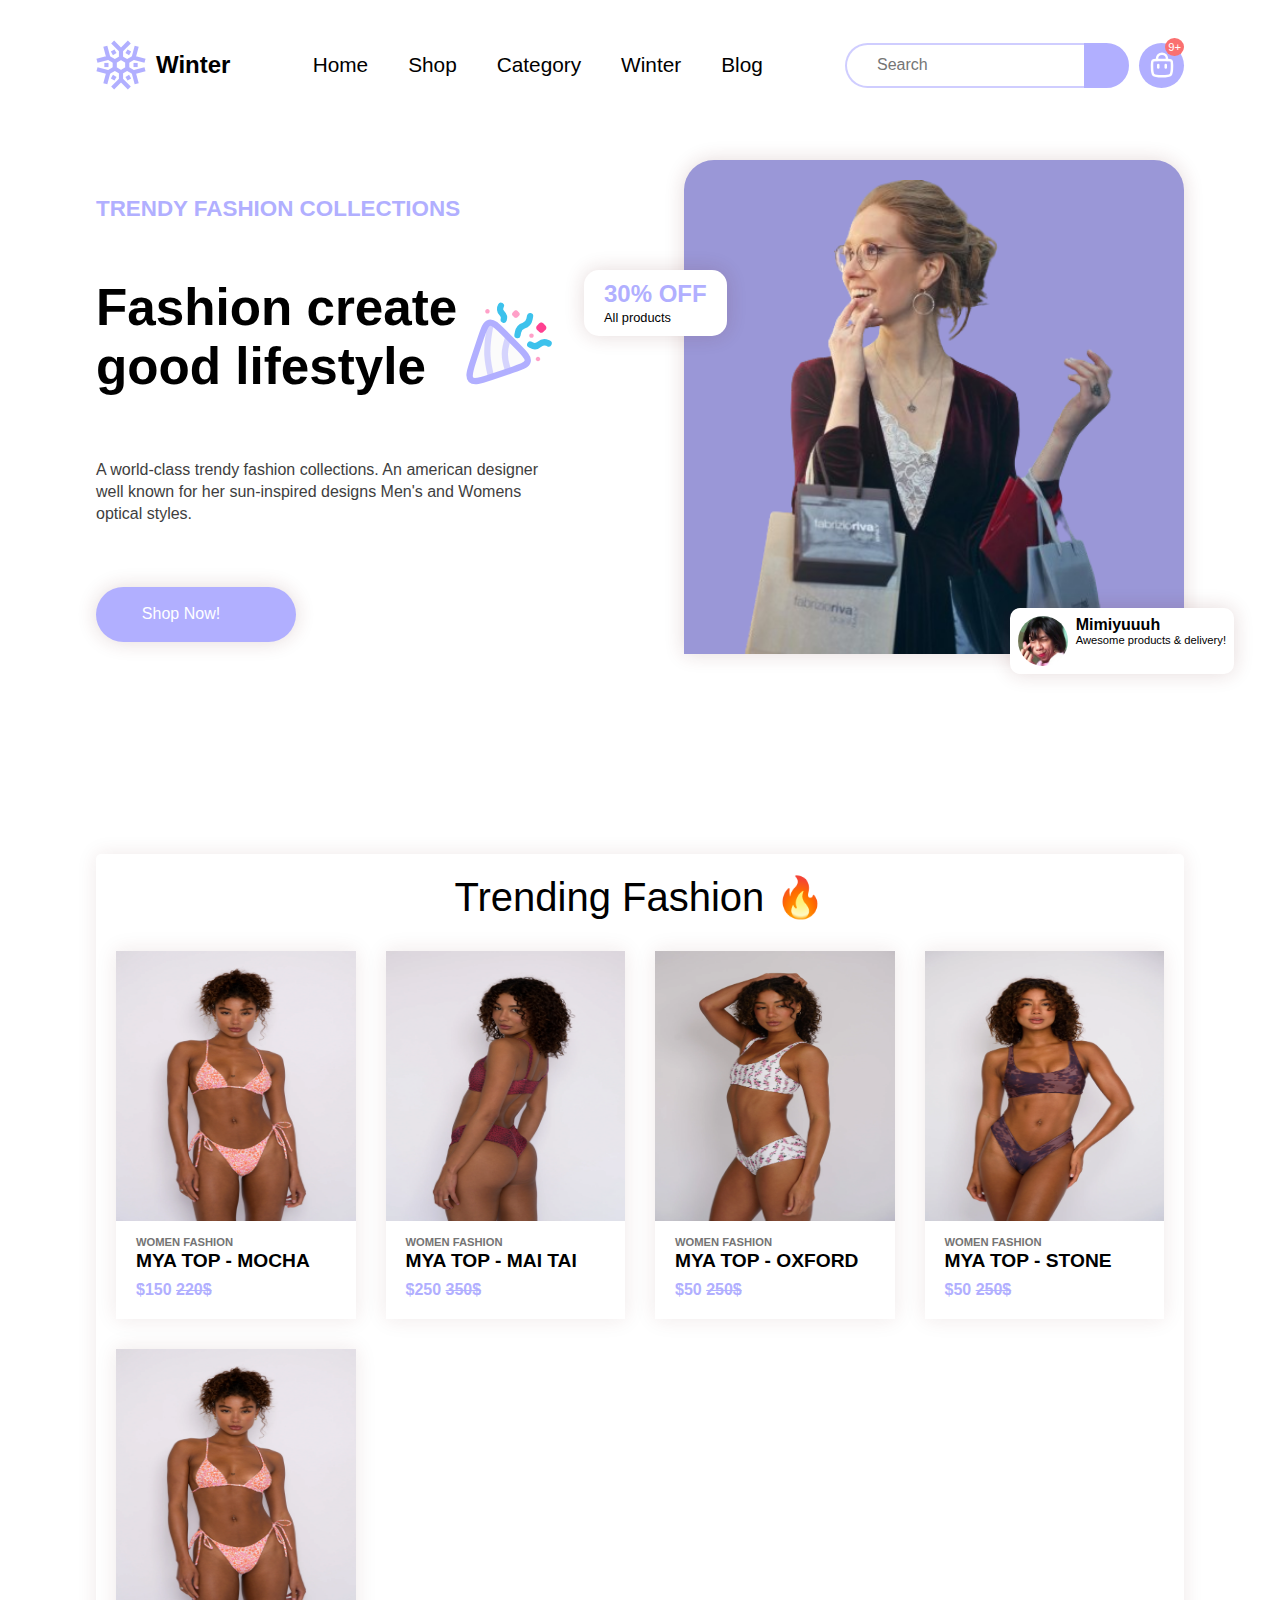
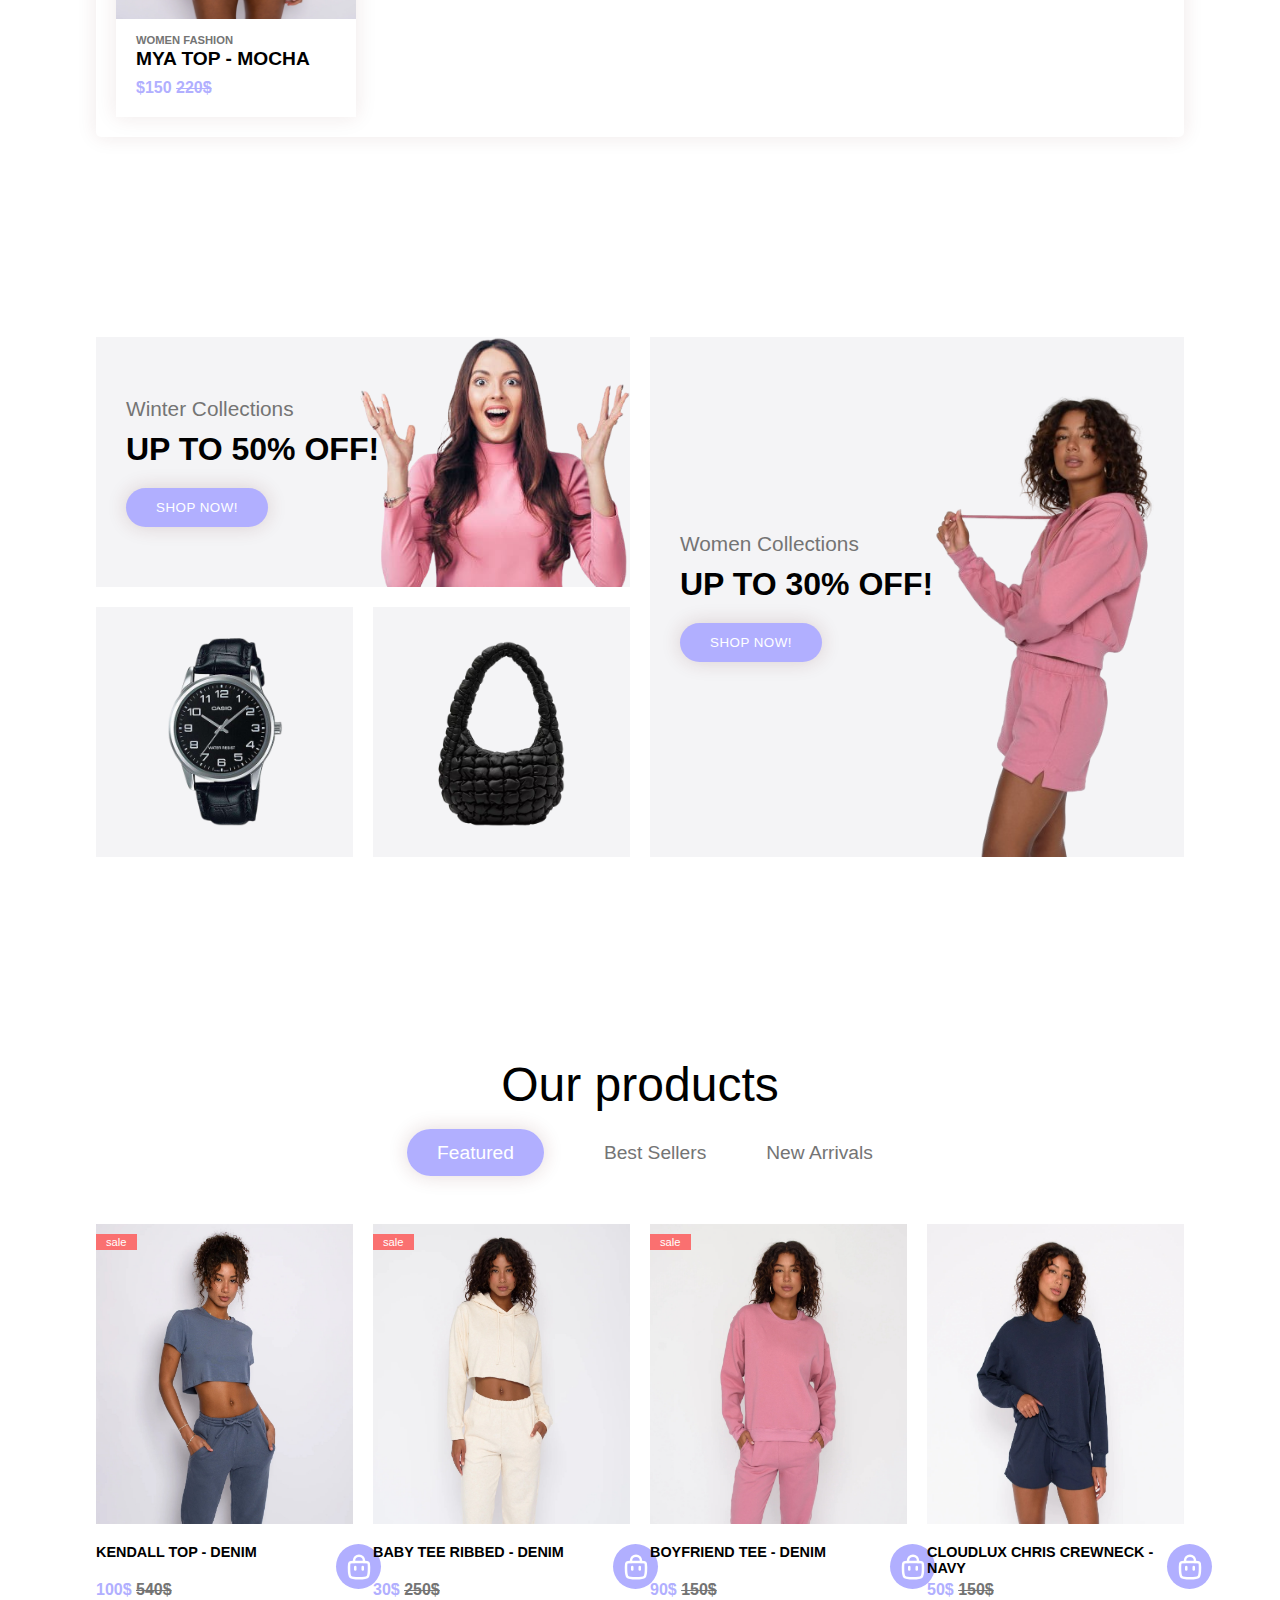
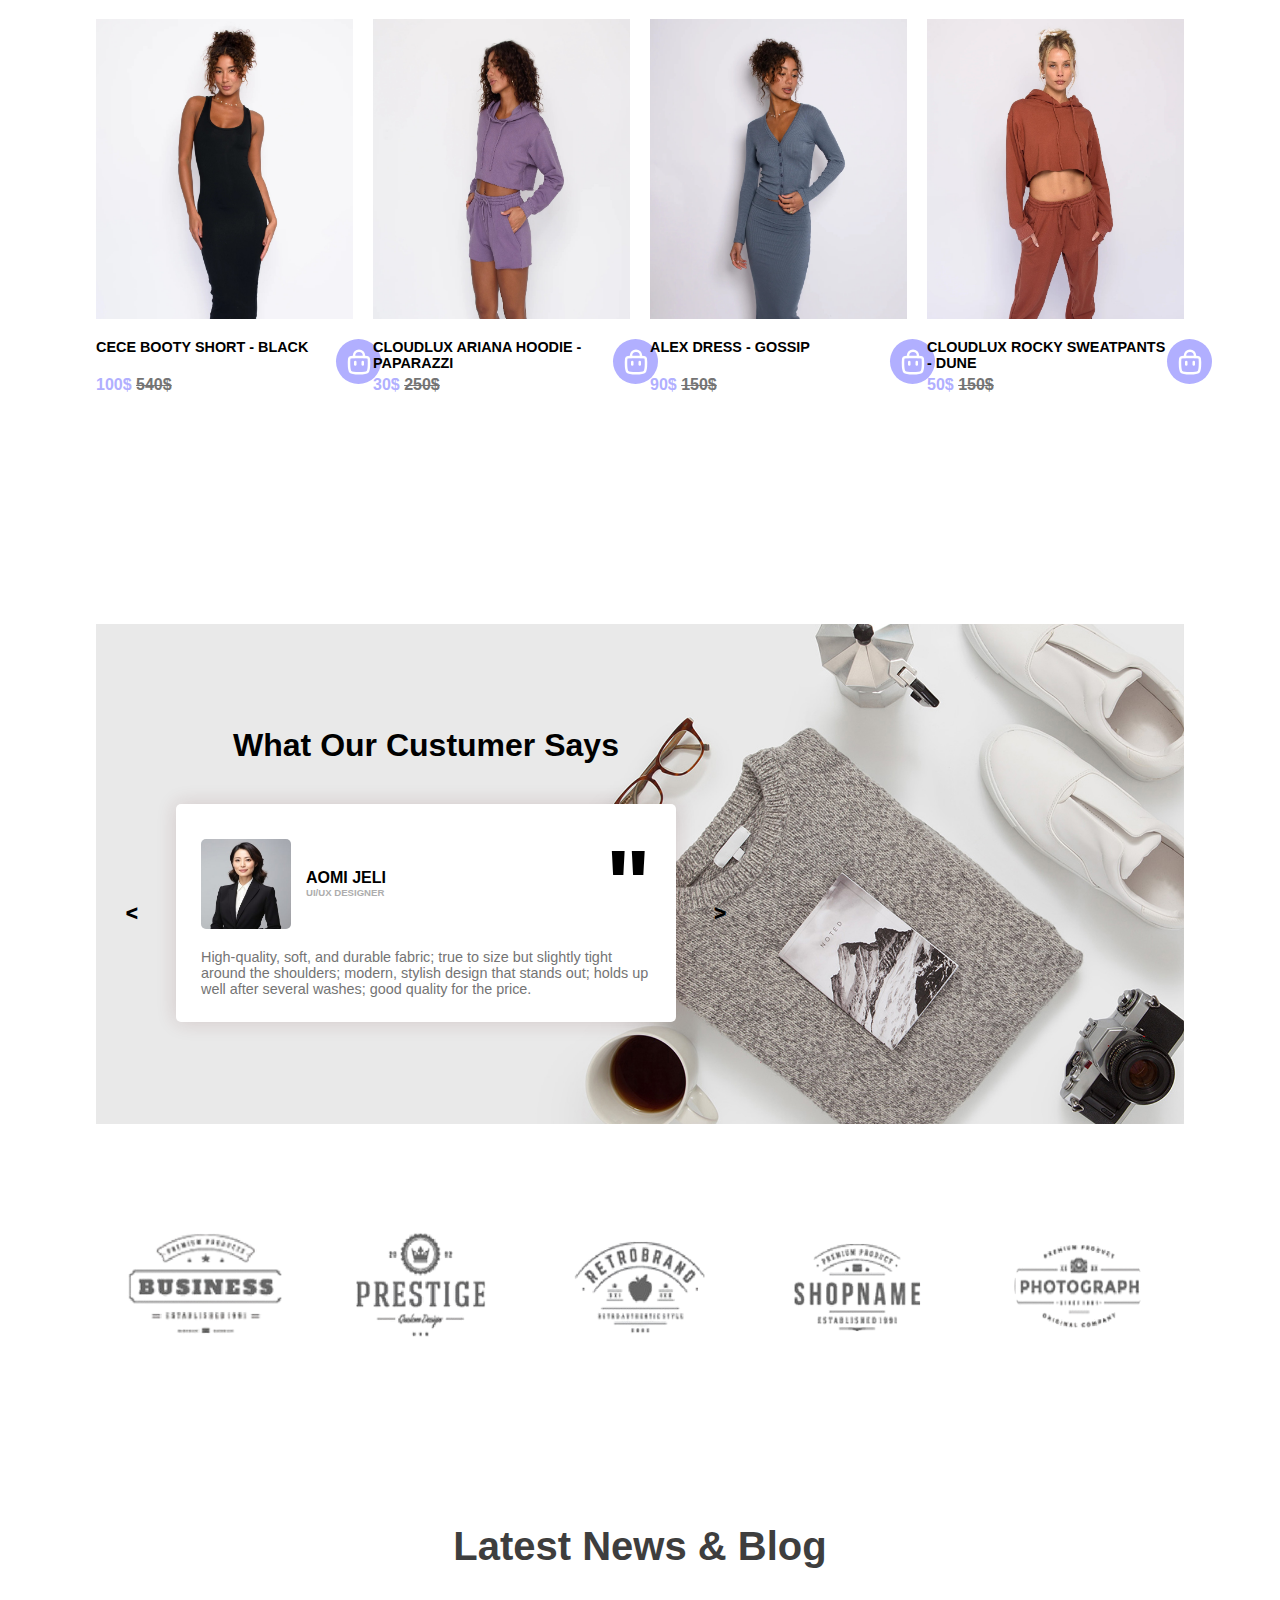
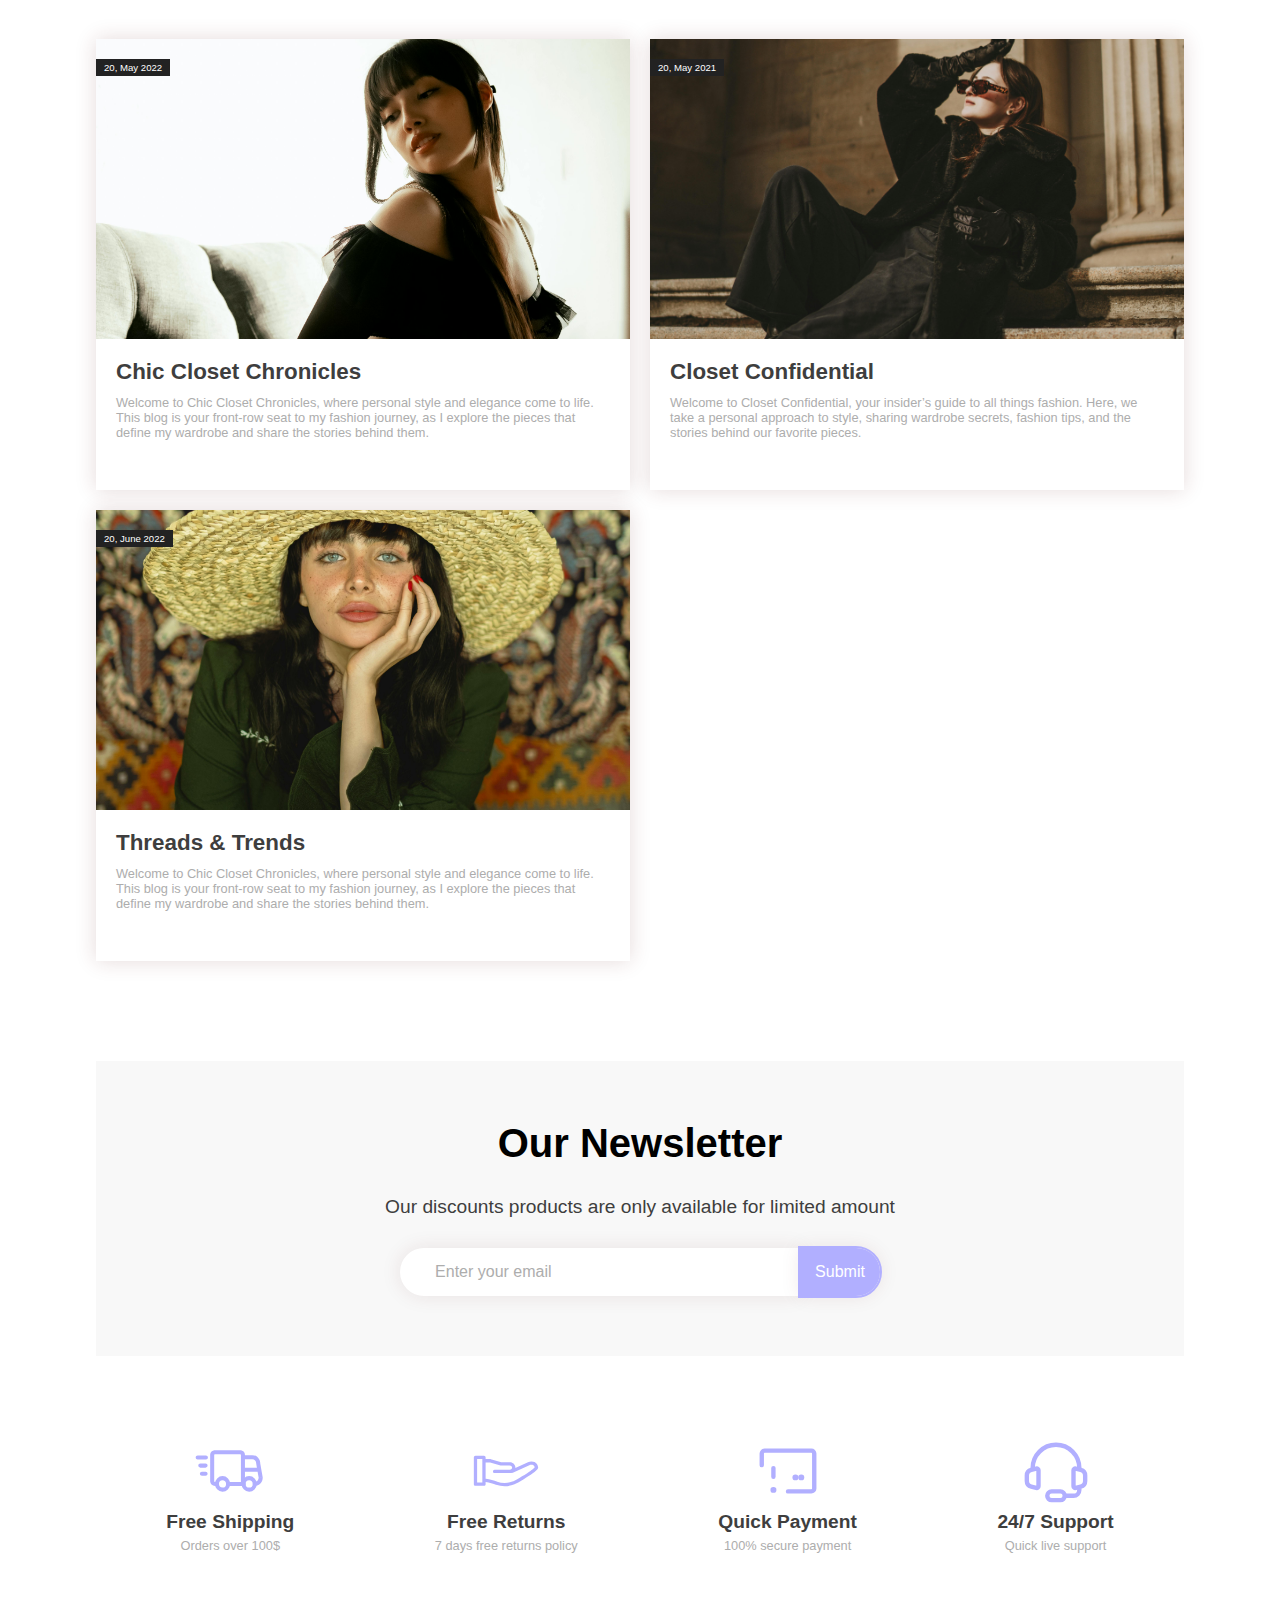
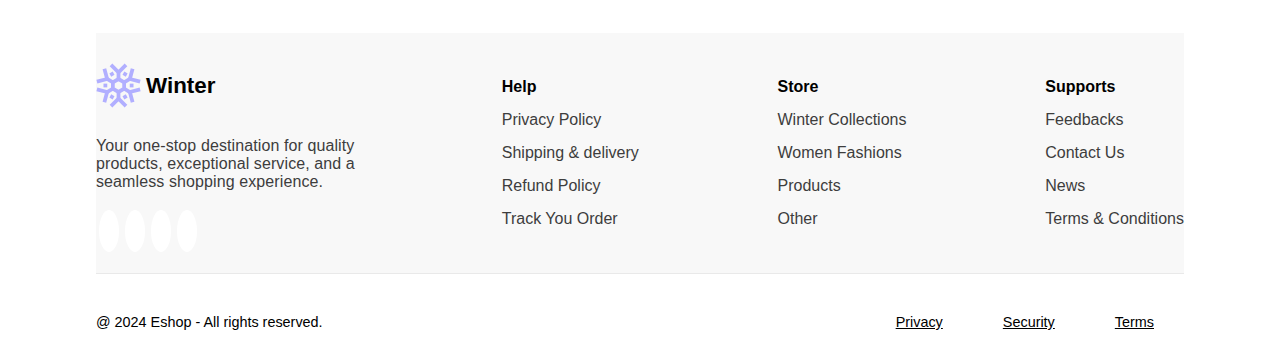
==== index.html @ 75f5da05 "" ====
<!DOCTYPE html>
<html lang="en">
<head>
    <meta charset="UTF-8">
    <meta name="viewport" content="width=device-width, initial-scale=1.0">
    <link rel="stylesheet" href="stylings/general.css">
    <link rel="stylesheet" href="stylings/header.css">
    <link rel="stylesheet" href="stylings/homepage.css">
    <link rel="stylesheet" href="stylings/trending.css">
    <link rel="stylesheet" href="stylings/collection.css">
    <link rel="stylesheet" href="stylings/products.css">
    <link rel="stylesheet" href="stylings/testimonials.css">
    <link rel="stylesheet" href="stylings/company.css">
    <link rel="stylesheet" href="stylings/news-blog.css">
    <link rel="stylesheet" href="stylings/footer.css">

    <link rel="stylesheet" href="https://cdnjs.cloudflare.com/ajax/libs/font-awesome/6.5.2/css/all.min.css" 
    integrity="sha512-SnH5WK+bZxgPHs44uWIX+LLJAJ9/2PkPKZ5QiAj6Ta86w+fsb2TkcmfRyVX3pBnMFcV7oQPJkl9QevSCWr3W6A==" 
    crossorigin="anonymous" referrerpolicy="no-referrer" />
    <title>Winter</title>
</head>
<body>

<!-- ?HEADER -->
    <header>
        <a href="#" class="website-icon-name">
            <img src="svgs/store.svg" alt="" class="icon">
            <h1 class="name">Winter</h1>
        </a>
        <div class="burger-container">
            <i class="fa-solid fa-bars burger-nav" ></i>
        </div>
        
        <nav>
            <ul class="navigation-links">
                <li class="link">Home</li>
                <li class="link">
                    Shop
                    <i class="fa-solid fa-chevron-right right-angle"></i>
                </li>
                <li class="link">
                    Category
                    <i class="fa-solid fa-chevron-right right-angle"></i>
                </li class="link">
                <li class="link">Winter</li>
                <li class="link">Blog</li>
            </ul>
        </nav>

        <div class="search-bar-container">
            <input type="text" class="search-input" placeholder="Search">
            <button type="button" title="button" class="submit-button">
                <i class="fa-solid fa-magnifying-glass search-icon"></i>
            </button>
            <div class="cart-container">
                <img src="svgs/bag.svg" alt="" class="cart">
                <div class="cart-notif">9+</div>
            </div>
        </div>

    </header> 


<!-- ?MAIN -->
    <main>  

        <section class="homepage">
            
            <div class="left-homepage">
                <div class="left-title-container">
                    <h5 class="left-title"> TRENDY FASHION COLLECTIONS</h5> 
                    <div class="dots">
                        <i class="fa-solid fa-circle dot dot-pink"></i>
                        <i class="fa-solid fa-circle dot dot-blue"></i>
                        <i class="fa-solid fa-circle dot dot-purple"></i>
                    </div>
                </div>
                <div class="left-sub-title-container"> 
                    <h1 class="sub-title">Fashion create <br> good lifestyle</h1>
                    <img src="svgs/confetti.svg" alt="" class="confetti">
                </div>
                <p class="left-main-title-description">
                    A world-class trendy fashion collections. An american designer well known
                    for her sun-inspired designs Men's and Womens optical styles.
                </p>
                <button class="shop-now">
                    <p>Shop Now!</p> 
                    <i class="fa-solid fa-arrow-right"></i>
                </button>
            </div>

            <div class="right-homepage">
                <img src="img/shopee.png" alt="" class="shopee-girl">
                <div class="rator-container">
                    <img src="img/profile icon/rator/profile.jpg" alt="" class="rator-profile">
                    <div class="rator-sub-container">
                        <h2>Mimiyuuuh</h2>
                        <p class="No-Wrap">Awesome products & delivery!</p>
                        <div class="stars-container">
                            <i class="fa-solid fa-star stars"></i>
                            <i class="fa-solid fa-star stars"></i>
                            <i class="fa-solid fa-star stars"></i>
                            <i class="fa-solid fa-star stars"></i>
                            <i class="fa-solid fa-star stars"></i>
                        </div>
                    </div>
                </div>
                <div class="discount">
                    <h3>30% OFF</h3>
                    <div class="discount-sub-container">
                        <p>All products</p>
                        <i class="fa-solid fa-cart-shopping"></i>
                    </div>
                </div>
            </div>
        </section>

        <!-- ?TRENDING -->
        <section class="card-grid"> 
            <h1 class="cards-title"> Trending Fashion 🔥</h1>
            
            <div class="card">
                <img src="img/trending/model1.webp" alt="" class="card_img">
                <div class="sub__card">
                    <div class="card__sub-title">WOMEN FASHION</div>
                    <div class="card__title">MYA TOP - MOCHA</div>
                    <div class="price-stars-container">
                        <div class="card__price">$150 <s>220$</s> </div>
                        <div class="card__stars">
                            <i class="fa-solid fa-star stars"></i>
                            <i class="fa-solid fa-star stars"></i>
                            <i class="fa-solid fa-star stars"></i>
                            <i class="fa-solid fa-star stars"></i>
                            <i class="fa-solid fa-star stars"></i>
                        </div>
                    </div>
                </div>
            </div>

            <div class="card">
                <img src="img/trending/model2.webp" alt="" class="card_img">
                <div class="sub__card">
                    <div class="card__sub-title">WOMEN FASHION</div>
                    <div class="card__title">MYA TOP - MAI TAI</div>
                    <div class="price-stars-container">

                        <div class="card__price">$250 <s>350$</s> </div>
                        <div class="card__stars">
                            <i class="fa-solid fa-star stars"></i>
                            <i class="fa-solid fa-star stars"></i>
                            <i class="fa-solid fa-star stars"></i>
                            <i class="fa-solid fa-star stars"></i>
                            <i class="fa-solid fa-star stars"></i>
                        </div>
                    </div>
                </div>
            </div>

            <div class="card">
                <img src="img/trending/model3.webp" alt="" class="card_img">
                <div class="sub__card">
                    <div class="card__sub-title">WOMEN FASHION</div>
                    <div class="card__title">MYA TOP - OXFORD</div>
                    <div class="price-stars-container">
                        <div class="card__price">$50 <s>250$</s> </div>
                        <div class="card__stars">
                            <i class="fa-solid fa-star stars"></i>
                            <i class="fa-solid fa-star stars"></i>
                            <i class="fa-solid fa-star stars"></i>
                            <i class="fa-solid fa-star stars"></i>
                            <i class="fa-solid fa-star stars"></i>
                        </div>
                    </div>
                </div>
            </div>

            <div class="card">
                <img src="img/trending/model4.webp" alt="" class="card_img">
                <div class="sub__card">
                    <div class="card__sub-title">WOMEN FASHION</div>
                    <div class="card__title">MYA TOP - STONE</div>
                    <div class="price-stars-container">

                        <div class="card__price">$50 <s>250$</s> </div>
                        <div class="card__stars">
                            <i class="fa-solid fa-star stars"></i>
                            <i class="fa-solid fa-star stars"></i>
                            <i class="fa-solid fa-star stars"></i>
                            <i class="fa-solid fa-star stars"></i>
                            <i class="fa-solid fa-star stars"></i>
                        </div>
                    </div>
                </div>
            </div>

            <div class="card">
                <img src="img/trending/model1.webp" alt="" class="card_img">
                <div class="sub__card">
                    <div class="card__sub-title">WOMEN FASHION</div>
                    <div class="card__title">MYA TOP - MOCHA</div>
                    <div class="price-stars-container">
                        <div class="card__price">$150 <s>220$</s> </div>
                        <div class="card__stars">
                            <i class="fa-solid fa-star stars"></i>
                            <i class="fa-solid fa-star stars"></i>
                            <i class="fa-solid fa-star stars"></i>
                            <i class="fa-solid fa-star stars"></i>
                            <i class="fa-solid fa-star stars"></i>
                        </div>
                    </div>
                </div>
            </div>
        </section>

        
        <!-- ?COLLECTIONS -->
        <section>
            <div class="grid-container-collections">

                <div class="winter-collection-container">
                    <div class="winter-collection">
                        <div class="winter-collection-title">Winter Collections</div>
                        <div class="winter-collection-description">UP TO 50% OFF!</div>
                        <button class="winter-collection-button">SHOP NOW!</button>
                    </div>
                    <img src="img/collections/surprised.png" alt="" class="winter-collection-img">
                </div>

                <div class="watch">
                    <img src="img/collections/watch.png" alt="" class="collection-watch collection">
                </div>

                <div class="bag">
                    <img src="img/collections/bag.png" alt="" class="collection-bag collection">
                </div>

                <div class="womens-collection-container">
                    <div class="women-collection">
                        <h1 class="women-collection-title">Women Collections</h1>
                        <h4 class="women-collection-description">UP TO 30% OFF!</h4>
                        <button type="button" title="nadd" class="women-collection-button">SHOP NOW!</button>
                    </div>
                    <img src="img/collections/winter3.png" alt="" class="women-collection-img">
                </div>

            </div>
        </section>

        <!-- ?PRODUCTS -->
        <section class="pruducts-container">
            <div class="our-products">Our products</div>
            <ul class="products-navigation-bar">
                <li class="active-link">Featured</li>
                <li>Best Sellers</li>
                <li>New Arrivals</li>
            </ul>
            <div class="grid-products-container">

                <div class="producs-card sale">
                    <img src="img/products model/model1.jpg" alt="" class="product-image">
                    <div class="sub-card">
                        <div class="sub-card-card">
                            <div class="product-name">KENDALL TOP - DENIM</div>
                            <div class="price-stars-container">
                                <div class="price">100$ <s>540$</s></div>
                                <div class="stars-container-two">
                                    <i class="fa-solid fa-star stars"></i>
                                    <i class="fa-solid fa-star stars"></i>
                                    <i class="fa-solid fa-star stars"></i>
                                    <i class="fa-solid fa-star stars"></i>
                                    <i class="fa-solid fa-star stars"></i>
                                </div>
                            </div>
                        </div>
                        <div class="cart-icon">
                            <img src="svgs/bag.svg" alt="" class="cart">
                        </div>
                    </div>
                </div>

                <div class="producs-card sale">
                    <img src="img/products model/model2.jpg" alt="" class="product-image">
                    <div class="sub-card">
                        <div class="sub-card-card">
                            <div class="product-name">BABY TEE RIBBED - DENIM</div>
                            <div class="price-stars-container">
                                <div class="price">30$ <s>250$</s></div>
                                <div class="stars-container-two">
                                    <i class="fa-solid fa-star stars"></i>
                                    <i class="fa-solid fa-star stars"></i>
                                    <i class="fa-solid fa-star stars"></i>
                                    <i class="fa-solid fa-star stars"></i>
                                    <i class="fa-solid fa-star stars"></i>
                                </div>
                            </div>
                        </div>
                        <div class="cart-icon">
                            <img src="svgs/bag.svg" alt="" class="cart">
                        </div>
                    </div>
                </div>

                <div class="producs-card sale">
                    <img src="img/products model/model3.jpg" alt="" class="product-image">
                    <div class="sub-card">
                        <div class="sub-card-card">
                            <div class="product-name">BOYFRIEND TEE - DENIM</div>
                            <div class="price-stars-container">
                                <div class="price">90$ <s>150$</s></div>
                                <div class="stars-container-two">
                                    <i class="fa-solid fa-star stars"></i>
                                    <i class="fa-solid fa-star stars"></i>
                                    <i class="fa-solid fa-star stars"></i>
                                    <i class="fa-solid fa-star stars"></i>
                                    <i class="fa-solid fa-star stars"></i>
                                </div>
                            </div>
                        </div>
                        <div class="cart-icon">
                            <img src="svgs/bag.svg" alt="" class="cart">
                        </div>
                    </div>
                </div>

                <div class="producs-card">
                    <img src="img/products model/model4.jpg" alt="" class="product-image">
                    <div class="sub-card">
                        <div class="sub-card-card">
                            <div class="product-name">CLOUDLUX CHRIS CREWNECK - NAVY</div>
                            <div class="price-stars-container">
                                <div class="price">50$ <s>150$</s></div>
                                <div class="stars-container-two">
                                    <i class="fa-solid fa-star stars"></i>
                                    <i class="fa-solid fa-star stars"></i>
                                    <i class="fa-solid fa-star stars"></i>
                                    <i class="fa-solid fa-star stars"></i>
                                    <i class="fa-solid fa-star stars"></i>
                                </div>
                            </div>
                        </div>
                        <div class="cart-icon">
                            <img src="svgs/bag.svg" alt="" class="cart">
                        </div>
                    </div>
                </div>
                <div class="producs-card">
                    <img src="img/products model/model5.jpg" alt="" class="product-image">
                    <div class="sub-card">
                        <div class="sub-card-card">
                            <div class="product-name">CECE BOOTY SHORT - BLACK</div>
                            <div class="price-stars-container">
                                <div class="price">100$ <s>540$</s></div>
                                <div class="stars-container-two">
                                    <i class="fa-solid fa-star stars"></i>
                                    <i class="fa-solid fa-star stars"></i>
                                    <i class="fa-solid fa-star stars"></i>
                                    <i class="fa-solid fa-star stars"></i>
                                    <i class="fa-solid fa-star stars"></i>
                                </div>
                            </div>
                        </div>
                        <div class="cart-icon">
                            <img src="svgs/bag.svg" alt="" class="cart">
                        </div>
                    </div>
                </div>

                <div class="producs-card">
                    <img src="img/products model/model6.jpg" alt="" class="product-image">
                    <div class="sub-card">
                        <div class="sub-card-card">
                            <div class="product-name">CLOUDLUX ARIANA HOODIE - PAPARAZZI</div>
                            <div class="price-stars-container">
                                <div class="price">30$ <s>250$</s></div>
                                <div class="stars-container-two">
                                    <i class="fa-solid fa-star stars"></i>
                                    <i class="fa-solid fa-star stars"></i>
                                    <i class="fa-solid fa-star stars"></i>
                                    <i class="fa-solid fa-star stars"></i>
                                    <i class="fa-solid fa-star stars"></i>
                                </div>
                            </div>
                        </div>
                        <div class="cart-icon">
                            <img src="svgs/bag.svg" alt="" class="cart">
                        </div>
                    </div>
                </div>

                <div class="producs-card">
                    <img src="img/products model/model7.jpg" alt="" class="product-image">
                    <div class="sub-card">
                        <div class="sub-card-card">
                            <div class="product-name">ALEX DRESS - GOSSIP</div>
                            <div class="price-stars-container">
                                <div class="price">90$ <s>150$</s></div>
                                <div class="stars-container-two">
                                    <i class="fa-solid fa-star stars"></i>
                                    <i class="fa-solid fa-star stars"></i>
                                    <i class="fa-solid fa-star stars"></i>
                                    <i class="fa-solid fa-star stars"></i>
                                    <i class="fa-solid fa-star stars"></i>
                                </div>
                            </div>
                        </div>
                        <div class="cart-icon">
                            <img src="svgs/bag.svg" alt="" class="cart">
                        </div>
                    </div>
                </div>

                <div class="producs-card">
                    <img src="img/products model/model8.jpg" alt="" class="product-image">
                    <div class="sub-card">
                        <div class="sub-card-card">
                            <div class="product-name">CLOUDLUX ROCKY SWEATPANTS - DUNE</div>
                            <div class="price-stars-container">
                                <div class="price">50$ <s>150$</s></div>
                                <div class="stars-container-two">
                                    <i class="fa-solid fa-star stars"></i>
                                    <i class="fa-solid fa-star stars"></i>
                                    <i class="fa-solid fa-star stars"></i>
                                    <i class="fa-solid fa-star stars"></i>
                                    <i class="fa-solid fa-star stars"></i>
                                </div>
                            </div>
                        </div>
                        <div class="cart-icon">
                            <img src="svgs/bag.svg" alt="" class="cart">
                        </div>
                    </div>
                </div>             
            </div>
            <div class="dots-page">
                <i class="fa-solid fa-circle active"></i>
                <i class="fa-solid fa-circle"></i>
            </div>   
        </section>

        <!-- ?TESTIMONIALS -->
        <section class="testimonials-container">
            <div class="costumer-say">
                <h3>What Our Custumer Says</h3>
                <div class="costumer">

                    <div class="costumer-profile">

                        <div class="costumer-profile-container">
                            <img src="img/profile icon/testimonials/profile2.jpg" alt="" class="costumer-profile-img">
                            <div>
                                <h1>AOMI JELI</h1>
                                <h6>UI/UX DESIGNER</h6>
                            </div>
                        </div>
                        <h2>"</h2>

                    </div>
                    <div class="costumer-description">
                        High-quality, soft, and durable fabric; true to size but
                        slightly tight around the shoulders; modern, stylish design 
                        that stands out; holds up well after several washes; good 
                        quality for the price.
                    </div>

                </div>
            </div>

            <section class="companies">
                    <img src="img/companies/company1.png" alt="">
                    <img src="img/companies/company2.png" alt="">
                    <img src="img/companies/company3.png" alt="">
                    <img src="img/companies/company4.png" alt="">
                    <img src="img/companies/company5.png" alt="">
            </section>

        </section>



        <section class="news-blog">
            <h1>Latest News & Blog</h1>
            <div class="news-blog-container" data-date="20, May 2022">
                <img src="img/blog-img/model1.jpg" alt="" class="news-blog-img">
                <div class="news-blog-sub-container">
                    <h5>Chic Closet Chronicles</h5>
                    <p>
                        Welcome to Chic Closet Chronicles, where personal 
                        style and elegance come to life. This blog is your 
                        front-row seat to my fashion journey, as I explore 
                        the pieces that define my wardrobe and share the 
                        stories behind them.
                    </p>
                </div>
            </div>
            
            <div class="news-blog-container" data-date="20, May 2021">
                <img src="img/blog-img/model2.jpg" alt="" class="news-blog-img">
                <div class="news-blog-sub-container">
                    <h5>Closet Confidential</h5>
                    <p>
                        Welcome to Closet Confidential, your insider’s guide to 
                        all things fashion. Here, we take a personal approach to 
                        style, sharing wardrobe secrets, fashion tips, and the 
                        stories behind our favorite pieces.
                    </p>
                </div>
            </div>

            <div class="news-blog-container" data-date="20, June 2022">
                <img src="img/blog-img/model3.jpg" alt="" class="news-blog-img" >
                <div class="news-blog-sub-container">
                    <h5>Threads & Trends</h5>
                    <p>
                        Welcome to Chic Closet Chronicles, where personal style 
                        and elegance come to life. This blog is your front-row 
                        seat to my fashion journey, as I explore the pieces that 
                        define my wardrobe and share the stories behind them.
                    </p>
                </div>
            </div>

        </section>

    </main>


    <!-- ?FOOTER -->
    <footer> 
        <section class="email-us"> 
            <h1>Our Newsletter</h1>
            <p>Our discounts products are only available for limited amount</p>
            <div class="email-input-container">
                <input type="text" aria-label="shushs" placeholder="Enter your email">
                <button type="submit" title="email-submit">Submit</button>
            </div>
        </section>

        <section class="footer-services">
            <div class="free-shipping">
                <img src="svgs/footer-icon/trcuk.svg" alt="">
                <h5>Free Shipping</h5>
                <p>Orders over 100$</p>
            </div>

            <div class="free-returns">
                <img src="svgs/footer-icon/hand.svg" alt="">
                <h5>Free Returns</h5>
                <p>7 days free returns policy</p>
            </div>

            <div class="quick-payment">
                <img src="svgs/footer-icon/payment.svg" alt="">
                <h5>Quick Payment</h5>
                <p>100% secure payment</p>
            </div>

            <div class="24/7-support">
                <img src="svgs/footer-icon/support.svg" alt="">
                <h5>24/7 Support</h5>
                <p>Quick live support</p>
            </div>
        </section>

        <section class="footer-links">
            <div class="multiple-link">
                <div class="footer-shop">
                    <img src="svgs/store.svg" alt="" class="icon">
                    <h5>Winter</h5>
                </div>
                <div class="footer-description">
                    Your one-stop destination 
                    for quality products, exceptional service, and 
                    a seamless shopping experience.
                </div>
                <div class="footer-socials">
                    <i class="fa-brands fa-facebook-f"></i>
                    <i class="fa-brands fa-instagram"></i>
                    <i class="fa-brands fa-twitter"></i>
                    <i class="fa-brands fa-pinterest-p"></i>
                </div>
            </div>

            <div class="multiple-link">
                <ul>
                    <li>Help</li>
                    <li>Privacy Policy</li>
                    <li>Shipping & delivery</li>
                    <li>Refund Policy</li>
                    <li>Track You Order</li>
                </ul>
            </div>
            <div class="multiple-link">
                <ul>
                    <li>Store</li>
                    <li>Winter Collections</li>
                    <li>Women Fashions</li>
                    <li>Products</li>
                    <li>Other</li>
                </ul>
            </div>
            <div class="multiple-link">
                <ul>
                    <li>Supports</li>
                    <li>Feedbacks</li>
                    <li>Contact Us</li>
                    <li>News</li>
                    <li>Terms & Conditions</li>
                </ul>
            </div>
        </section>

        <section class="copyright-container">
            <p class="copyright">@ 2024 Eshop - All rights reserved.</p>
            <ul class="terms-security-services">
                <li>Privacy</li>
                <li>Security</li>
                <li>Terms</li>
            </ul>
        </section>
    </footer>


    <script src="script/general.js"></script>
</body>
</html>


<!-- 
<details class="cartContainer" closed>
    <summary>
        <img src="svgs/bag.svg" alt="" class="shop-basket">
        <div class="cart-count">9+</div>
    </summary>
    <ul>
        <li class="cart-items">
            <details closed>
                <summary>
                    Ball
                </summary>
                <ul>
                    <li>White</li>
                    <li>Blue</li>
                </ul>
            </details>
        </li>
        <li class="cart-items">Pencil</li>
        <li class="cart-items">Paper</li>
        <li class="cart-items">Eraser</li>
        <li class="cart-items">Pen</li>
    </ul>
</details> -->
---- stylings/general.css ----
* {
    margin: 0;
    padding: 0;
    box-sizing: border-box;
}

img {
    display: block;
}

body {
    padding-top: 40px;
    background-color: rgb(255, 255, 255);
    font-family: "Poppins", sans-serif;

    display: grid;
    grid-template-columns: [page-start] 1fr [content-start] 85vw [content-end] 1fr [page-end];
    gap: 100px;
}

/* ?GRID AREA */
header {
    grid-column: content;
}

main {
    grid-column: content;
    display: grid;
    gap: 200px;
}

footer {
    grid-column: content;
    display: grid;
    gap: 80px;
}

/* ?SELF HOSTING FONTS */

@font-face {
    font-family: 'seektruth';
    src: url('fonts/seek_truth/SeekTruth.ttf') format('opentype');
}

:root {

    display: flex;
    justify-content: center;

    /* ?TEXTCOLORSS */
    --txt-black: black;
    --txt-white: white;

    --txt-gray: #3e3e3e;
    --txt-blackish: #747474;
    --txt-moregray: #adadad;

    --txt-light-black: #3d3d3d;

    /* ?PRIMARY COLORS */
    --primary_color: #B1AFFF;
    --primary_nonexistent_color: #b2afff9e;

    /* ?BOX SHADOWS */
    --box-shadow_black: 0 0 20px rgba(96, 30, 30, 0.166);
    --box-shadow_custom: 0 0 20px rgba(96, 30, 30, 0.10);

    /* ?TEXT SHADOWS */
    --text-shadow: rgba(0, 0, 0, 0.3);

    /* ?BACKGROUND COLORS */
    --bg-white: rgb(255, 255, 255);
    --bg2-white: #C0D6E8;
    --notif-bg-color: #FA7070;
    --no-existen-gray: #f4f4f6;

    /* ?OTHERS */
    --dt1: #FF4191;
    --dt2: #3DC2EC;
    --dt3: #7D8ABC;

    --stars: rgb(255, 199, 108);

    --primary-transition: .15s;
}


/* ?QUERIES */

@media only screen and (max-width: 650px) {

    header .website-icon-name,
    nav .navigation-links {
        display: none;
        opacity: 0;
    }

    .burger-container .burger-nav {
        display: block;
    }

    .search-input {
        display: none;
    }

    .search-bar-container .submit-button {
        border-radius: 50%;
    }
}
---- stylings/header.css ----
/*  HEADER  */

header {
    display: flex;
    align-items: center;
}

/* ?ICON */

.website-icon-name {
    display: flex;
    align-items: center;
    text-decoration: none;

    &>.icon {
        width: 50px;
        height: 50px;
    }

    &>.name {
        display: inline-block;
        font-size: 1.5rem;
        font-weight: 550;
        margin-left: 10px;
        color: var(--txt-black);
    }
}

header .burger-nav {
    font-size: 35px;
    color: var(--primary_color);
    display: none;
}

/* ?NAVIGATION LINKS */

nav {
    margin-inline: auto;
}

.navigation-links {
    list-style: none;
}

.link {
    font-size: clamp(1rem, 2vw, 1.3rem);
    margin-inline: 20px;
    cursor: pointer;

    position: relative;

    &::after {
        width: 0%;
        height: 4px;

        content: '';
        border-radius: 50px;
        background-color: var(--primary_color);

        position: absolute;
        bottom: -2px;
        left: 0;

        transition: .35s;
    }

    &:hover::after {
        width: 100%;
    }
}

.right-angle {
    font-size: 10px;
    position: absolute;
    right: -15px;
    top: 25%;
}


/* ?SEARCH BAR */

.search-bar-container,
.navigation-links {
    display: flex;
    justify-content: center;
}

.search-input {
    font-size: 1rem;
    border: 2px solid var(--primary_nonexistent_color);
    border-right: none;
    border-radius: 40px 0 0 40px;
    padding: 0 0 0 30px;
    cursor: text;

    &:focus {
        color: var(--txt-black);
        outline: none;
        border: 2px solid var(--primary_color);
        border-right: none;
    }
}

.submit-button {
    width: 45px;
    height: 45px;
    border: 2px solid var(--primary_color);
    background-color: var(--primary_color);
    border-radius: 0 40px 40px 0;
    cursor: pointer;
    transition: background-color .15s;

    &:hover {
        background-color: #b2afffe6;
    }
}

.search-icon {
    padding: 10px;
    font-size: 20px;
    color: #ffffff;
}


/* ?CART */

.cart-container {
    width: 45px;
    height: 45px;
    background-color: var(--primary_color);
    border-radius: 50%;
    margin-left: 10px;
    cursor: pointer;

    display: grid;
    place-content: center;

    position: relative;

    &>.cart {
        width: 30px;
        height: 30px;
    }

    transition: background-color .15s;

    &:hover {
        background-color: #b2afffe6;
    }
}

.cart-notif {
    background-color: var(--notif-bg-color);
    padding: 3px;
    font-size: .7rem;
    border-radius: 50%;
    color: var(--txt-white);

    position: absolute;
    right: 0;
    top: -5px;
}
---- stylings/homepage.css ----
/*  HOMEPAGE  */

.homepage {
    display: grid;
    grid-template-columns: 2fr 1fr;
}

/* ?LEFT SIDE */

.left-homepage {
    display: grid;
    gap: 50px;
}

.left-title-container {
    display: flex;
    align-items: center;
}

.left-title {
    color: var(--primary_color);
    font-size: 1.4rem;
    margin-right: 10px;
}

.dots {
    font-size: 0;

    &>.dot-pink {
        color: var(--dt1);
    }

    &>.dot-blue {
        color: var(--dt2);
    }

    &>.dot-purple {
        color: var(--dt3);
    }

    &>.dot {
        font-size: .8rem;
        text-shadow: 0 0 5px rgba(0, 0, 0, 0.3);
        margin-inline: 5px;
    }
}

.left-sub-title-container {
    display: flex;

    &>.confetti {
        width: 100px;
    }
}

.sub-title {
    font-size: clamp(2rem, 4vw, 5rem);
    color: var(--txt-black);
    text-wrap: nowrap;
}

.left-main-title-description {
    width: 50ch;
    color: var(--txt-gray);
    font-size: 1rem;
    line-height: 22px;
}

.shop-now {
    width: 200px;
    height: 55px;
    font-size: 1rem;
    color: var(--txt-white);
    background-color: var(--primary_color);
    border-radius: 40px;
    padding-block: 10px;
    border: none;
    box-shadow: var(--box-shadow_black);

    display: flex;
    justify-content: center;
    align-items: center;

    transition: background-color .15s;
    cursor: pointer;

    &:hover {
        background-color: #b2afffe6;
    }
}

.shop-now p {
    font-size: 1rem;
}

.shop-now i {
    width: 30px;
}



/* ?RIGHT SIDE */

.right-homepage {
    position: relative;

    display: grid;
    place-content: center;
}

.shopee-girl {
    width: 500px;
    margin-top: -30px;
    background-color: #9a97d7;
    border-radius: 30px 30px 0 0;
    padding: 20px 50px 0 50px;
    box-shadow: var(--box-shadow_black);
}


/* ?RATOR */

.rator-container {
    padding: 8px;
    border-radius: 10px;
    background-color: var(--bg-white);
    box-shadow: var(--box-shadow_black);

    display: grid;
    grid-template-columns: 50px 1fr;
    gap: 8px;

    position: absolute;
    bottom: -20px;
    right: -50px;
}

.rator-profile {
    width: 50px;
    height: auto;
    border-radius: 50%;
}

.rator-sub-container {
    display: flex;
    flex-direction: column;

    &>h2 {
        font-size: 1rem;
        color: var(--txt-black);
    }

    &>p {
        font-size: .7rem;
    }

    &>.stars-container {
        font-size: 0px;

        &>.stars {
            color: var(--stars);
            font-size: .8rem;
            margin-right: 2px;
        }
    }
}

/* ?PERCENT OFF */

.discount {
    background-color: var(--bg-white);
    padding: 10px 20px;
    border-radius: 15px;
    box-shadow: var(--box-shadow_black);

    position: absolute;
    top: 80px;
    left: -100px;

    &>h3 {
        font-size: 1.5rem;
        color: var(--primary_color);
        margin-bottom: -10px;
    }
}

.discount-sub-container {
    margin-top: 10px;

    &>p {
        display: inline;
        font-size: .8rem;
    }

    &>i {
        color: var(--primary_color);
    }
}
---- stylings/trending.css ----
.card-grid {
   display: grid;
   grid-template-columns: repeat(auto-fit, minmax(200px, 1fr));
   gap: 30px;



   box-shadow: var(--box-shadow_custom);
   border-radius: 5px;
   padding: 20px;
}


.cards-title {
   color: var(--txt-black);
   grid-column: 1/ -1;
   text-align: center;
   font-size: 2.5rem;
   font-weight: 500;

}

.card {
   background-color: var(--bg-white);
   box-shadow: var(--box-shadow_custom);

   display: flex;
   flex-direction: column;
}

.sub__card {
   flex: 1;
   display: flex;
   flex-direction: column;

   padding-inline: 20px;
   padding-block: 0 20px;
   text-align: left;
   margin-top: 15px;
}

/* ?CARD IMAGE */

.card_img {
   width: 100%;
   height: 270px;
   object-fit: fill;
   object-position: top;

   box-shadow: inset var(--box-shadow_black);
}

/* ?CARD DESC */

.card__sub-title {
   color: var(--txt-blackish);
   font-size: .7rem;
   font-weight: 700;
}

.card__title {
   color: var(--txt-black);
   font-weight: 700;
   font-size: 1.2rem;
   margin-block: 2px 9px;
}

.price-stars-container {
   display: flex;
   align-items: center;
}

.card__price {
   color: var(--primary_color);
   font-weight: 600;
}

.prev-price {
   color: var(--txt-blackish);
}

.card__stars {
   font-size: 0px;
}
---- stylings/collection.css ----
/*  COLLECTIONS  */

.grid-container-collections {
   display: grid;
   grid-template-columns: repeat(4, 1fr);
   grid-template-rows: repeat(2, 250px);
   gap: 20px;
}



/* ?GRID */

.grid-container-collections {

   &>div {
      background-color: var(--no-existen-gray);
      cursor: pointer;
   }

   &>.winter-collection-container {
      grid-area: 1 / 1 / 2 / 3;
   }

   &>.watch {
      grid-area: 2 / 1 /3/ 2;
   }

   &>.bag {
      grid-area: 2 / 2 / 2 / 3;
   }

   &>.womens-collection-container {
      grid-area: 1 / 3 / 3 /-1;
   }
}



/* ?WINTER COLLECTION */

:is(.winter-collection-container,
   .womens-collection-container) {
   display: flex;
   justify-content: flex-start;

   padding-inline: 30px;

   position: relative;
}

:is(.winter-collection,
   .women-collection) {
   display: flex;
   flex-direction: column;
}

.winter-collection-title,
.women-collection-title {
   color: var(--txt-blackish);
   font-size: 1.3rem;
   margin-top: auto;
   font-weight: 500;
}

:is(.winter-collection-description,
   .women-collection-description) {
   font-size: 2rem;
   font-weight: 600;
   margin-block: 10px 20px;
   text-wrap: nowrap;
}

:is(.winter-collection-button,
   .women-collection-button) {
   width: max-content;
   color: var(--txt-white);
   font-weight: 500;
   letter-spacing: .50px;
   background-color: var(--primary_color);
   box-shadow: var(--box-shadow_black);
   border: none;
   border-radius: 35px;
   padding: 12px 30px;
   margin-bottom: auto;
   cursor: pointer;

   &:hover {
      background-color: #b2afffe6;
   }
}

.winter-collection-img,
.women-collection-img {
   width: 270px;
   height: 100%;
   object-fit: cover;

   position: absolute;
   right: 0;
}


/* ?COLLECTION */

.collection {
   height: 100%;
   object-fit: contain;
   margin-inline: auto;
}

/* ?WATCH */

.collection-watch {
   padding-block: 20px;
}

/* ?BAG */

.collection-bag {
   padding: 30px;
}
---- stylings/products.css ----
/* ?PRODUCTS CONTAINER */

.pruducts-container {
   display: flex;
   flex-direction: column;
   gap: 30px;
}

.our-products {
   text-align: center;
   font-size: 3rem;
}

.products-navigation-bar {
   margin-inline: auto;
   font-size: 0;
   list-style: none;
}

.products-navigation-bar li {
   display: inline;
   margin-inline: 30px;
   color: var(--txt-blackish);
   font-size: 1.2rem;
   cursor: pointer;
}

/* !FOR ACTIVE LINK */

.products-navigation-bar .active-link {
   background-color: var(--primary_color);
   border-radius: 30px;
   padding: 13px 30px;
   color: var(--txt-white);
   box-shadow: var(--box-shadow_black);
}


/* ?GRID CONTAINER */

.grid-products-container {
   margin-top: 30px;

   display: grid;
   grid-template-columns: repeat(auto-fit, minmax(250px, 1fr));
   gap: 20px;
}

/* ?CARD STYLINGS */

.producs-card {
   display: flex;
   flex-direction: column;
}

.product-image {
   width: 100%;
   height: 300px;
   /* when use % it takes 100% of its height??? */
   object-fit: fill;
   object-position: top;
}

.sub-card {
   display: grid;
   grid-template-columns: 1fr 50px;
   margin-top: 20px;
   flex: 1;
}

.sub-card-card {
   flex: 1;

   display: flex;
   flex-direction: column;
   justify-content: space-between;
}

.product-name {
   font-size: .9rem;
   width: 30ch;
   font-weight: 600;
   margin-bottom: 5px;
}

.price-stars-container {
   display: flex;
}

.price {
   font-size: 1rem;
   font-weight: 600;
   color: var(--primary_color);

   &>s {
      color: var(--txt-blackish);
   }
}

.stars-container-two {
   margin-inline: auto;
   font-size: 0;

   &>.stars {
      color: var(--stars);
      font-size: .8rem;
      margin-right: 2px;
   }
}

.cart-icon {
   width: 45px;
   height: 45px;
   background-color: var(--primary_color);

   display: grid;
   place-content: center;
   border-radius: 50%;

   &>.cart {
      width: 30px;
   }

}



/* ?DOTS CURRENT PAGE */

.dots-page {
   margin-inline: auto;
   color: var(--bg-white);
   font-size: .6rem;
}

.dots-page i {
   box-shadow: var(--box-shadow_black);
   border-radius: 50%;
   color: rgb(228, 228, 228);
   cursor: pointer;
}

.dots-page .active {
   color: var(--primary_color);
}


/* ?SALE */

.grid-products-container>* {
   position: relative;
}

.grid-products-container>*.sale::after {
   content: 'sale';
   position: absolute;
   left: 0;
   top: 10px;

   color: var(--txt-white);
   font-size: .7rem;
   background-color: var(--notif-bg-color);
   padding: 2px 10px;

}
---- stylings/testimonials.css ----
.testimonials-container {
   background-color: #e9e9e9;
   background-image: url(../img/backgroundimg/testimonials.jpg);
   background-size: contain;
   background-repeat: no-repeat;
   background-position-x: right;
   height: 500px;
}

.costumer-say {
   width: max-content;
   height: 100%;
   text-align: center;
   margin-left: 80px;

   display: flex;
   flex-direction: column;
   justify-content: center;
}

.costumer-say h3 {
   font-size: 2rem;
   margin-bottom: 40px;
}

.costumer {
   background-color: rgb(255, 255, 255);
   border-radius: 5px;
   width: 500px;
   padding: 25px;
   box-shadow: var(--box-shadow_black);
   position: relative;

   &::before {
      content: '<';
      font-size: 20px;
      font-weight: 1000;

      position: absolute;
      top: 45%;
      left: -50px;
   }

   &::after {
      content: '>';
      font-size: 20px;
      font-weight: 1000;

      position: absolute;
      top: 45%;
      right: -50px;
   }
}

.costumer-profile {
   display: flex;
   justify-content: space-between;
   align-items: center;

   &>h2 {
      font-size: 6rem;
   }
}

.costumer-profile-img {
   width: 90px;
   height: 90px;
   border-radius: 5px;
}

.costumer-profile-container {
   display: flex;

   &>div {
      margin-left: 15px;
      display: flex;
      flex-direction: column;
      justify-content: center;
   }

   &>div h1 {
      font-size: 1rem;
   }

   &>div h6 {
      font-size: .6rem;
      text-align: left;
      color: var(--txt-moregray);
   }
}

.costumer-description {
   font-size: .9rem;
   text-align: left;
   color: var(--txt-blackish);
   margin-top: 10px;
}
---- stylings/company.css ----
.companies {
   width: 100%;
   display: flex;
   margin-top: 80px;

   &>img {
      margin-inline: auto;
      width: 200px;
   }
}
---- stylings/news-blog.css ----
.news-blog {
   display: grid;
   grid-template-columns: repeat(auto-fit, minmax(350px, 1fr));
   gap: 20px;
   padding-top: 200px;

   &>h1 {
      color: var(--txt-gray);
      text-align: center;
      font-size: 2.5rem;
      grid-column: 1/ -1;
      margin-bottom: 50px;
   }
}

.news-blog-container {
   box-shadow: var(--box-shadow_black);
   position: relative;

   &::before {
      content: attr(data-date);
      color: var(--txt-white);
      background-color: #222222;
      padding: 3px 8px;
      font-size: .6rem;

      position: absolute;
      top: 20px;
   }
}

.news-blog-img {
   width: 100%;
   height: 300px;

   object-fit: cover;
   object-position: center;
}

.news-blog-sub-container {
   padding: 20px 20px 50px 20px;

   &>h5 {
      color: var(--txt-gray);
      font-size: 1.4rem;
      font-weight: 600;
      margin-bottom: 10px;
   }

   &>p {
      font-size: .8rem;
      color: var(--txt-moregray);
   }
}
---- stylings/footer.css ----
/* ?EMAIL */

.email-us {
   background-color: #f8f8f8;
   text-align: center;
   padding-block: 60px;

   display: grid;
   place-items: center;
   gap: 30px;

   &>h1 {
      font-size: 2.5rem;
   }

   &>p {
      font-size: 1.2rem;
      color: var(--txt-gray);
   }
}

.email-us .email-input-container {
   display: flex;
   align-items: center;
}

.email-input-container input[type="text"] {
   width: 400px;
   font-size: 1rem;
   padding: 15px 35px;
   border: none;
   border-radius: 50px 0 0 50px;
   box-shadow: var(--box-shadow_custom);
   transition: .15s;

   &::placeholder {
      color: var(--txt-moregray);
   }

   &:focus {
      outline: 2px solid var(--primary_color);
   }
}


.email-input-container button[type="submit"] {
   outline: 2px solid var(--primary_color);

   border-radius: 0 30px 30px 0;
   padding: 15px 15px 15px 15px;
   border: none;
   background-color: var(--primary_color);
   color: var(--txt-white);
   font-size: 1rem;
   box-shadow: var(--box-shadow_custom);
   transition: .15s;

   &:hover {
      background-color: #b2afffe6;
      cursor: pointer;
   }
}


/* ?SERVICES */


.footer-services {
   display: flex;
   justify-content: space-around;
   align-items: center;
}

.footer-services img {
   width: 70px;
}

.footer-services>div {
   display: flex;
   flex-direction: column;
   align-items: center;
   gap: 5px;

   &>h5 {
      font-size: 1.2rem;
      color: var(--txt-gray);
   }

   &>p {
      color: var(--txt-moregray);
      font-size: .8rem;
      font-weight: 500;
   }
}


/* ?FOOTER LINKS */

.footer-links {
   font-size: 1rem;
   color: var(--txt-light-black);

   display: flex;
   justify-content: space-between;
   padding-block: 30px;
   border-bottom: 1px solid rgba(0, 0, 0, 0.060);
   background-color: #f8f8f8;
}

/* ?FIRST LINK */

.multiple-link:nth-child(1) {
   display: flex;
   flex-direction: column;
}

.footer-shop {
   display: flex;
   align-items: center;

   &>.icon {
      width: 45px;
   }

   &>h5 {
      color: var(--txt-black);
      display: inline;
      font-size: 1.4rem;
      margin-left: 5px;
   }
}

.footer-description {
   width: 30ch;
   letter-spacing: .1px;
   margin-block: auto;
}

.footer-socials {
   font-size: 0;
}

.footer-socials i {
   width: 40px;
   height: 40px;
   color: var(--primary_color);
   font-size: 20px;
   text-align: center;
   padding: 10px;
   border-radius: 50%;
   background-color: var(--bg-white);
   cursor: pointer;
   margin-inline: 3px;

   transition: var(--primary-transition);


   &:hover {
      background-color: #b2afffe6;
      color: var(--txt-white);
   }
}

/* ?SECOND THIRD FOURTH LINK */

.multiple-link ul li {
   margin-block: 15px;
   list-style: none;

   &:nth-child(1) {
      font-weight: 650;
      color: var(--txt-black);
   }
}


/* ?COPYRIGHT */

.copyright-container {
   display: flex;
   justify-content: space-between;
   margin-top: -40px;
   font-size: .9rem;
}

.terms-security-services {
   list-style: none;
   font-size: 0;

   &>li {
      font-size: .9rem;
      text-indent: 0;
      display: inline;
      margin-inline: 30px;
      text-decoration: underline;
      cursor: pointer;
   }
}
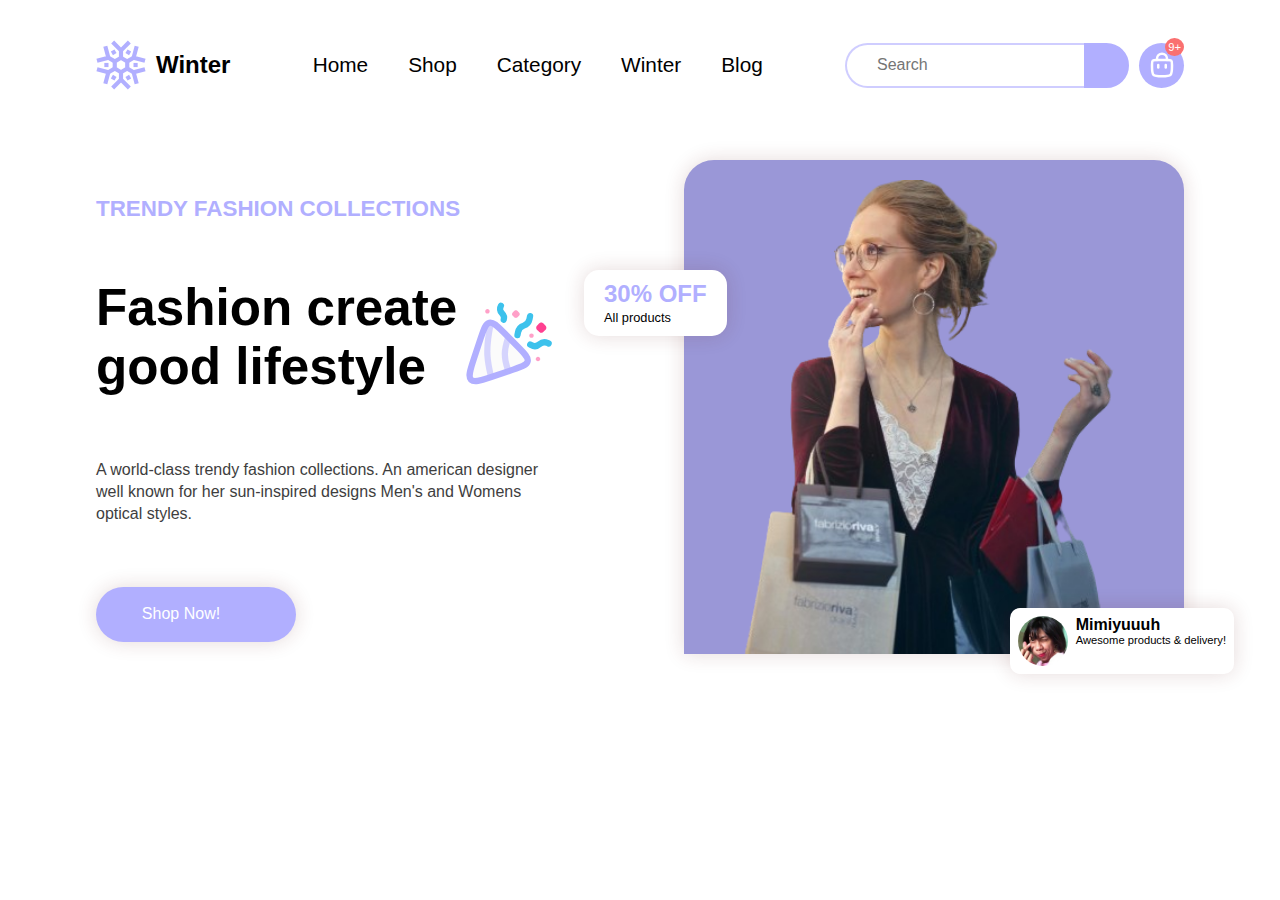
==== commit 431e89a5: "" ====
--- a/index.html
+++ b/index.html
@@ -62,7 +62,7 @@
 
 
 <!-- ?MAIN -->
-    <main>  
+ <main>  
 
         <section class="homepage">
             
@@ -114,417 +114,9 @@
                 </div>
             </div>
         </section>
-
-        <!-- ?TRENDING -->
-        <section class="card-grid"> 
-            <h1 class="cards-title"> Trending Fashion 🔥</h1>
-            
-            <div class="card">
-                <img src="img/trending/model1.webp" alt="" class="card_img">
-                <div class="sub__card">
-                    <div class="card__sub-title">WOMEN FASHION</div>
-                    <div class="card__title">MYA TOP - MOCHA</div>
-                    <div class="price-stars-container">
-                        <div class="card__price">$150 <s>220$</s> </div>
-                        <div class="card__stars">
-                            <i class="fa-solid fa-star stars"></i>
-                            <i class="fa-solid fa-star stars"></i>
-                            <i class="fa-solid fa-star stars"></i>
-                            <i class="fa-solid fa-star stars"></i>
-                            <i class="fa-solid fa-star stars"></i>
-                        </div>
-                    </div>
-                </div>
-            </div>
-
-            <div class="card">
-                <img src="img/trending/model2.webp" alt="" class="card_img">
-                <div class="sub__card">
-                    <div class="card__sub-title">WOMEN FASHION</div>
-                    <div class="card__title">MYA TOP - MAI TAI</div>
-                    <div class="price-stars-container">
-
-                        <div class="card__price">$250 <s>350$</s> </div>
-                        <div class="card__stars">
-                            <i class="fa-solid fa-star stars"></i>
-                            <i class="fa-solid fa-star stars"></i>
-                            <i class="fa-solid fa-star stars"></i>
-                            <i class="fa-solid fa-star stars"></i>
-                            <i class="fa-solid fa-star stars"></i>
-                        </div>
-                    </div>
-                </div>
-            </div>
-
-            <div class="card">
-                <img src="img/trending/model3.webp" alt="" class="card_img">
-                <div class="sub__card">
-                    <div class="card__sub-title">WOMEN FASHION</div>
-                    <div class="card__title">MYA TOP - OXFORD</div>
-                    <div class="price-stars-container">
-                        <div class="card__price">$50 <s>250$</s> </div>
-                        <div class="card__stars">
-                            <i class="fa-solid fa-star stars"></i>
-                            <i class="fa-solid fa-star stars"></i>
-                            <i class="fa-solid fa-star stars"></i>
-                            <i class="fa-solid fa-star stars"></i>
-                            <i class="fa-solid fa-star stars"></i>
-                        </div>
-                    </div>
-                </div>
-            </div>
-
-            <div class="card">
-                <img src="img/trending/model4.webp" alt="" class="card_img">
-                <div class="sub__card">
-                    <div class="card__sub-title">WOMEN FASHION</div>
-                    <div class="card__title">MYA TOP - STONE</div>
-                    <div class="price-stars-container">
-
-                        <div class="card__price">$50 <s>250$</s> </div>
-                        <div class="card__stars">
-                            <i class="fa-solid fa-star stars"></i>
-                            <i class="fa-solid fa-star stars"></i>
-                            <i class="fa-solid fa-star stars"></i>
-                            <i class="fa-solid fa-star stars"></i>
-                            <i class="fa-solid fa-star stars"></i>
-                        </div>
-                    </div>
-                </div>
-            </div>
-
-            <div class="card">
-                <img src="img/trending/model1.webp" alt="" class="card_img">
-                <div class="sub__card">
-                    <div class="card__sub-title">WOMEN FASHION</div>
-                    <div class="card__title">MYA TOP - MOCHA</div>
-                    <div class="price-stars-container">
-                        <div class="card__price">$150 <s>220$</s> </div>
-                        <div class="card__stars">
-                            <i class="fa-solid fa-star stars"></i>
-                            <i class="fa-solid fa-star stars"></i>
-                            <i class="fa-solid fa-star stars"></i>
-                            <i class="fa-solid fa-star stars"></i>
-                            <i class="fa-solid fa-star stars"></i>
-                        </div>
-                    </div>
-                </div>
-            </div>
-        </section>
-
-        
-        <!-- ?COLLECTIONS -->
-        <section>
-            <div class="grid-container-collections">
-
-                <div class="winter-collection-container">
-                    <div class="winter-collection">
-                        <div class="winter-collection-title">Winter Collections</div>
-                        <div class="winter-collection-description">UP TO 50% OFF!</div>
-                        <button class="winter-collection-button">SHOP NOW!</button>
-                    </div>
-                    <img src="img/collections/surprised.png" alt="" class="winter-collection-img">
-                </div>
-
-                <div class="watch">
-                    <img src="img/collections/watch.png" alt="" class="collection-watch collection">
-                </div>
-
-                <div class="bag">
-                    <img src="img/collections/bag.png" alt="" class="collection-bag collection">
-                </div>
-
-                <div class="womens-collection-container">
-                    <div class="women-collection">
-                        <h1 class="women-collection-title">Women Collections</h1>
-                        <h4 class="women-collection-description">UP TO 30% OFF!</h4>
-                        <button type="button" title="nadd" class="women-collection-button">SHOP NOW!</button>
-                    </div>
-                    <img src="img/collections/winter3.png" alt="" class="women-collection-img">
-                </div>
-
-            </div>
-        </section>
-
-        <!-- ?PRODUCTS -->
-        <section class="pruducts-container">
-            <div class="our-products">Our products</div>
-            <ul class="products-navigation-bar">
-                <li class="active-link">Featured</li>
-                <li>Best Sellers</li>
-                <li>New Arrivals</li>
-            </ul>
-            <div class="grid-products-container">
-
-                <div class="producs-card sale">
-                    <img src="img/products model/model1.jpg" alt="" class="product-image">
-                    <div class="sub-card">
-                        <div class="sub-card-card">
-                            <div class="product-name">KENDALL TOP - DENIM</div>
-                            <div class="price-stars-container">
-                                <div class="price">100$ <s>540$</s></div>
-                                <div class="stars-container-two">
-                                    <i class="fa-solid fa-star stars"></i>
-                                    <i class="fa-solid fa-star stars"></i>
-                                    <i class="fa-solid fa-star stars"></i>
-                                    <i class="fa-solid fa-star stars"></i>
-                                    <i class="fa-solid fa-star stars"></i>
-                                </div>
-                            </div>
-                        </div>
-                        <div class="cart-icon">
-                            <img src="svgs/bag.svg" alt="" class="cart">
-                        </div>
-                    </div>
-                </div>
-
-                <div class="producs-card sale">
-                    <img src="img/products model/model2.jpg" alt="" class="product-image">
-                    <div class="sub-card">
-                        <div class="sub-card-card">
-                            <div class="product-name">BABY TEE RIBBED - DENIM</div>
-                            <div class="price-stars-container">
-                                <div class="price">30$ <s>250$</s></div>
-                                <div class="stars-container-two">
-                                    <i class="fa-solid fa-star stars"></i>
-                                    <i class="fa-solid fa-star stars"></i>
-                                    <i class="fa-solid fa-star stars"></i>
-                                    <i class="fa-solid fa-star stars"></i>
-                                    <i class="fa-solid fa-star stars"></i>
-                                </div>
-                            </div>
-                        </div>
-                        <div class="cart-icon">
-                            <img src="svgs/bag.svg" alt="" class="cart">
-                        </div>
-                    </div>
-                </div>
-
-                <div class="producs-card sale">
-                    <img src="img/products model/model3.jpg" alt="" class="product-image">
-                    <div class="sub-card">
-                        <div class="sub-card-card">
-                            <div class="product-name">BOYFRIEND TEE - DENIM</div>
-                            <div class="price-stars-container">
-                                <div class="price">90$ <s>150$</s></div>
-                                <div class="stars-container-two">
-                                    <i class="fa-solid fa-star stars"></i>
-                                    <i class="fa-solid fa-star stars"></i>
-                                    <i class="fa-solid fa-star stars"></i>
-                                    <i class="fa-solid fa-star stars"></i>
-                                    <i class="fa-solid fa-star stars"></i>
-                                </div>
-                            </div>
-                        </div>
-                        <div class="cart-icon">
-                            <img src="svgs/bag.svg" alt="" class="cart">
-                        </div>
-                    </div>
-                </div>
-
-                <div class="producs-card">
-                    <img src="img/products model/model4.jpg" alt="" class="product-image">
-                    <div class="sub-card">
-                        <div class="sub-card-card">
-                            <div class="product-name">CLOUDLUX CHRIS CREWNECK - NAVY</div>
-                            <div class="price-stars-container">
-                                <div class="price">50$ <s>150$</s></div>
-                                <div class="stars-container-two">
-                                    <i class="fa-solid fa-star stars"></i>
-                                    <i class="fa-solid fa-star stars"></i>
-                                    <i class="fa-solid fa-star stars"></i>
-                                    <i class="fa-solid fa-star stars"></i>
-                                    <i class="fa-solid fa-star stars"></i>
-                                </div>
-                            </div>
-                        </div>
-                        <div class="cart-icon">
-                            <img src="svgs/bag.svg" alt="" class="cart">
-                        </div>
-                    </div>
-                </div>
-                <div class="producs-card">
-                    <img src="img/products model/model5.jpg" alt="" class="product-image">
-                    <div class="sub-card">
-                        <div class="sub-card-card">
-                            <div class="product-name">CECE BOOTY SHORT - BLACK</div>
-                            <div class="price-stars-container">
-                                <div class="price">100$ <s>540$</s></div>
-                                <div class="stars-container-two">
-                                    <i class="fa-solid fa-star stars"></i>
-                                    <i class="fa-solid fa-star stars"></i>
-                                    <i class="fa-solid fa-star stars"></i>
-                                    <i class="fa-solid fa-star stars"></i>
-                                    <i class="fa-solid fa-star stars"></i>
-                                </div>
-                            </div>
-                        </div>
-                        <div class="cart-icon">
-                            <img src="svgs/bag.svg" alt="" class="cart">
-                        </div>
-                    </div>
-                </div>
-
-                <div class="producs-card">
-                    <img src="img/products model/model6.jpg" alt="" class="product-image">
-                    <div class="sub-card">
-                        <div class="sub-card-card">
-                            <div class="product-name">CLOUDLUX ARIANA HOODIE - PAPARAZZI</div>
-                            <div class="price-stars-container">
-                                <div class="price">30$ <s>250$</s></div>
-                                <div class="stars-container-two">
-                                    <i class="fa-solid fa-star stars"></i>
-                                    <i class="fa-solid fa-star stars"></i>
-                                    <i class="fa-solid fa-star stars"></i>
-                                    <i class="fa-solid fa-star stars"></i>
-                                    <i class="fa-solid fa-star stars"></i>
-                                </div>
-                            </div>
-                        </div>
-                        <div class="cart-icon">
-                            <img src="svgs/bag.svg" alt="" class="cart">
-                        </div>
-                    </div>
-                </div>
-
-                <div class="producs-card">
-                    <img src="img/products model/model7.jpg" alt="" class="product-image">
-                    <div class="sub-card">
-                        <div class="sub-card-card">
-                            <div class="product-name">ALEX DRESS - GOSSIP</div>
-                            <div class="price-stars-container">
-                                <div class="price">90$ <s>150$</s></div>
-                                <div class="stars-container-two">
-                                    <i class="fa-solid fa-star stars"></i>
-                                    <i class="fa-solid fa-star stars"></i>
-                                    <i class="fa-solid fa-star stars"></i>
-                                    <i class="fa-solid fa-star stars"></i>
-                                    <i class="fa-solid fa-star stars"></i>
-                                </div>
-                            </div>
-                        </div>
-                        <div class="cart-icon">
-                            <img src="svgs/bag.svg" alt="" class="cart">
-                        </div>
-                    </div>
-                </div>
-
-                <div class="producs-card">
-                    <img src="img/products model/model8.jpg" alt="" class="product-image">
-                    <div class="sub-card">
-                        <div class="sub-card-card">
-                            <div class="product-name">CLOUDLUX ROCKY SWEATPANTS - DUNE</div>
-                            <div class="price-stars-container">
-                                <div class="price">50$ <s>150$</s></div>
-                                <div class="stars-container-two">
-                                    <i class="fa-solid fa-star stars"></i>
-                                    <i class="fa-solid fa-star stars"></i>
-                                    <i class="fa-solid fa-star stars"></i>
-                                    <i class="fa-solid fa-star stars"></i>
-                                    <i class="fa-solid fa-star stars"></i>
-                                </div>
-                            </div>
-                        </div>
-                        <div class="cart-icon">
-                            <img src="svgs/bag.svg" alt="" class="cart">
-                        </div>
-                    </div>
-                </div>             
-            </div>
-            <div class="dots-page">
-                <i class="fa-solid fa-circle active"></i>
-                <i class="fa-solid fa-circle"></i>
-            </div>   
-        </section>
-
-        <!-- ?TESTIMONIALS -->
-        <section class="testimonials-container">
-            <div class="costumer-say">
-                <h3>What Our Custumer Says</h3>
-                <div class="costumer">
-
-                    <div class="costumer-profile">
-
-                        <div class="costumer-profile-container">
-                            <img src="img/profile icon/testimonials/profile2.jpg" alt="" class="costumer-profile-img">
-                            <div>
-                                <h1>AOMI JELI</h1>
-                                <h6>UI/UX DESIGNER</h6>
-                            </div>
-                        </div>
-                        <h2>"</h2>
-
-                    </div>
-                    <div class="costumer-description">
-                        High-quality, soft, and durable fabric; true to size but
-                        slightly tight around the shoulders; modern, stylish design 
-                        that stands out; holds up well after several washes; good 
-                        quality for the price.
-                    </div>
-
-                </div>
-            </div>
-
-            <section class="companies">
-                    <img src="img/companies/company1.png" alt="">
-                    <img src="img/companies/company2.png" alt="">
-                    <img src="img/companies/company3.png" alt="">
-                    <img src="img/companies/company4.png" alt="">
-                    <img src="img/companies/company5.png" alt="">
-            </section>
-
-        </section>
-
-
-
-        <section class="news-blog">
-            <h1>Latest News & Blog</h1>
-            <div class="news-blog-container" data-date="20, May 2022">
-                <img src="img/blog-img/model1.jpg" alt="" class="news-blog-img">
-                <div class="news-blog-sub-container">
-                    <h5>Chic Closet Chronicles</h5>
-                    <p>
-                        Welcome to Chic Closet Chronicles, where personal 
-                        style and elegance come to life. This blog is your 
-                        front-row seat to my fashion journey, as I explore 
-                        the pieces that define my wardrobe and share the 
-                        stories behind them.
-                    </p>
-                </div>
-            </div>
-            
-            <div class="news-blog-container" data-date="20, May 2021">
-                <img src="img/blog-img/model2.jpg" alt="" class="news-blog-img">
-                <div class="news-blog-sub-container">
-                    <h5>Closet Confidential</h5>
-                    <p>
-                        Welcome to Closet Confidential, your insider’s guide to 
-                        all things fashion. Here, we take a personal approach to 
-                        style, sharing wardrobe secrets, fashion tips, and the 
-                        stories behind our favorite pieces.
-                    </p>
-                </div>
-            </div>
-
-            <div class="news-blog-container" data-date="20, June 2022">
-                <img src="img/blog-img/model3.jpg" alt="" class="news-blog-img" >
-                <div class="news-blog-sub-container">
-                    <h5>Threads & Trends</h5>
-                    <p>
-                        Welcome to Chic Closet Chronicles, where personal style 
-                        and elegance come to life. This blog is your front-row 
-                        seat to my fashion journey, as I explore the pieces that 
-                        define my wardrobe and share the stories behind them.
-                    </p>
-                </div>
-            </div>
-
-        </section>
-
-    </main>
-
-
+</main>
     <!-- ?FOOTER -->
+<!-- 
     <footer> 
         <section class="email-us"> 
             <h1>Our Newsletter</h1>
@@ -617,7 +209,7 @@
                 <li>Terms</li>
             </ul>
         </section>
-    </footer>
+    </footer> -->
 
 
     <script src="script/general.js"></script>
--- a/stylings/general.css
+++ b/stylings/general.css
@@ -12,6 +12,7 @@
     padding-top: 40px;
     background-color: rgb(255, 255, 255);
     font-family: "Poppins", sans-serif;
+    font-size: 16px;
 
     display: grid;
     grid-template-columns: [page-start] 1fr [content-start] 85vw [content-end] 1fr [page-end];
@@ -65,6 +66,8 @@
     --box-shadow_black: 0 0 20px rgba(96, 30, 30, 0.166);
     --box-shadow_custom: 0 0 20px rgba(96, 30, 30, 0.10);
 
+    --drop-shadow-black: #b2afff9e;
+
     /* ?TEXT SHADOWS */
     --text-shadow: rgba(0, 0, 0, 0.3);
 
--- a/stylings/header.css
+++ b/stylings/header.css
@@ -20,14 +20,13 @@
     &>.name {
         display: inline-block;
         font-size: 1.5rem;
-        font-weight: 550;
         margin-left: 10px;
         color: var(--txt-black);
     }
 }
 
 header .burger-nav {
-    font-size: 35px;
+    font-size: 2rem;
     color: var(--primary_color);
     display: none;
 }
@@ -43,7 +42,7 @@
 }
 
 .link {
-    font-size: clamp(1rem, 2vw, 1.3rem);
+    font-size: 1.3rem;
     margin-inline: 20px;
     cursor: pointer;
 
@@ -70,7 +69,8 @@
 }
 
 .right-angle {
-    font-size: 10px;
+    font-size: .8rem;
+
     position: absolute;
     right: -15px;
     top: 25%;
--- a/stylings/homepage.css
+++ b/stylings/homepage.css
@@ -11,6 +11,8 @@
     display: grid;
     gap: 50px;
 }
+
+.left-homepage>* {}
 
 .left-title-container {
     display: flex;
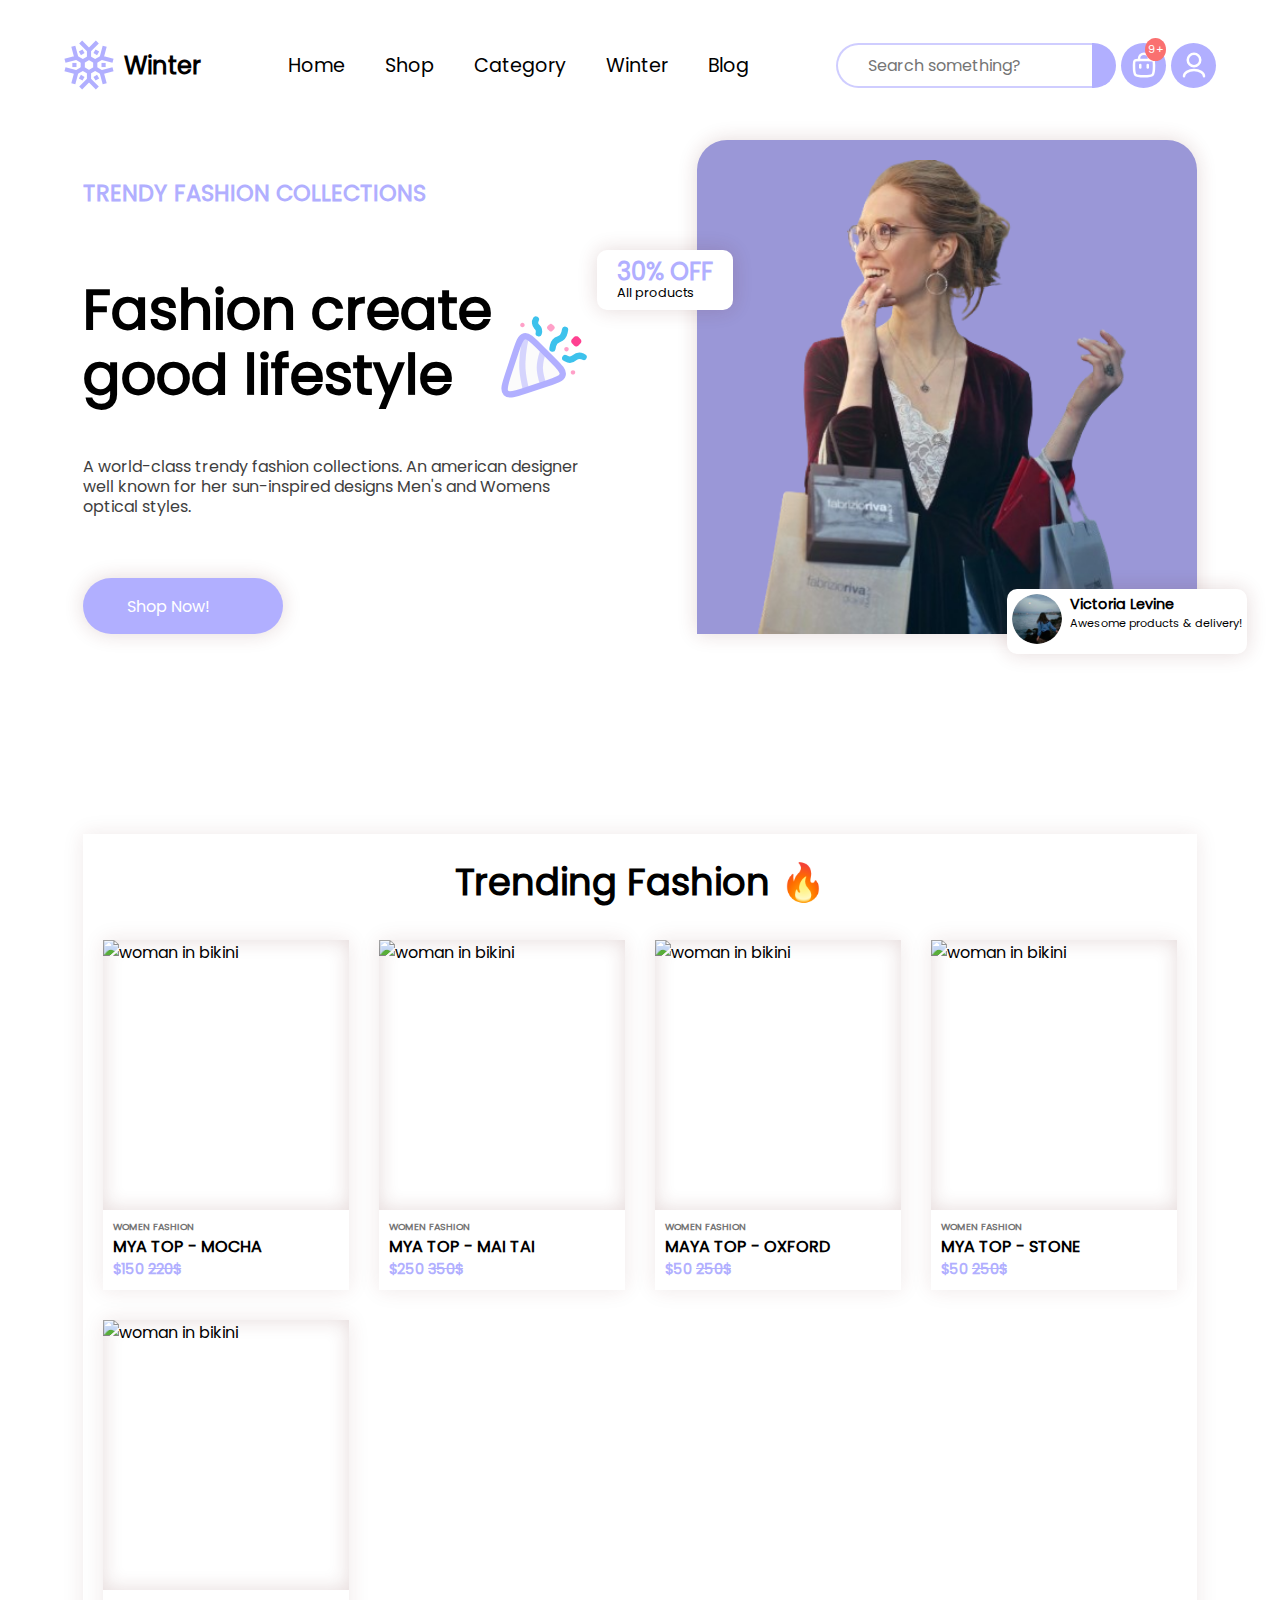
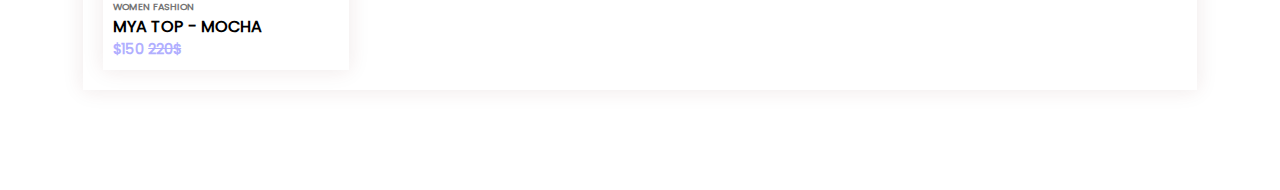
==== commit 02016644: "" ====
--- a/index.html
+++ b/index.html
@@ -48,7 +48,7 @@
         </nav>
 
         <div class="search-bar-container">
-            <input type="text" class="search-input" placeholder="Search">
+            <input type="text" class="search-input" placeholder="Search something?">
             <button type="button" title="button" class="submit-button">
                 <i class="fa-solid fa-magnifying-glass search-icon"></i>
             </button>
@@ -56,16 +56,16 @@
                 <img src="svgs/bag.svg" alt="" class="cart">
                 <div class="cart-notif">9+</div>
             </div>
+            <div class="profile-container">
+                <img src="svgs/profile.svg" alt="" class="cart">
+            </div>
+
         </div>
-
     </header> 
 
 
-<!-- ?MAIN -->
- <main>  
-
+    <main>  
         <section class="homepage">
-            
             <div class="left-homepage">
                 <div class="left-title-container">
                     <h5 class="left-title"> TRENDY FASHION COLLECTIONS</h5> 
@@ -92,9 +92,9 @@
             <div class="right-homepage">
                 <img src="img/shopee.png" alt="" class="shopee-girl">
                 <div class="rator-container">
-                    <img src="img/profile icon/rator/profile.jpg" alt="" class="rator-profile">
+                    <img src="img/profile icon/rator/profile.jpeg" alt="" class="rator-profile">
                     <div class="rator-sub-container">
-                        <h2>Mimiyuuuh</h2>
+                        <h2>Victoria Levine</h2>
                         <p class="No-Wrap">Awesome products & delivery!</p>
                         <div class="stars-container">
                             <i class="fa-solid fa-star stars"></i>
@@ -114,103 +114,142 @@
                 </div>
             </div>
         </section>
+
+        <section class="card-grid"> 
+            <h1 class="cards-title"> Trending Fashion 🔥</h1>
+            
+            <div class="card">
+                <img src="" alt="woman in bikini" class="card_img" alt="Woman in bikini">
+                <!-- <img src="img/trending/model1.webp" alt="" class="card_img"> -->
+                <div class="sub__card">
+                    <div class="card__sub-title">WOMEN FASHION</div>
+                    <div class="card__title">MYA TOP - MOCHA</div>
+                    <div class="price-stars-container">
+                        <div class="card__price">$150 <s>220$</s> </div>
+                        <div class="card__stars">
+                            <i class="fa-solid fa-star stars"></i>
+                            <i class="fa-solid fa-star stars"></i>
+                            <i class="fa-solid fa-star stars"></i>
+                            <i class="fa-solid fa-star stars"></i>
+                            <i class="fa-solid fa-star stars"></i>
+                        </div>
+                    </div>
+                </div>
+            </div>
+
+            <div class="card">
+                <img src="" alt="woman in bikini" class="card_img">
+                <!-- <img src="img/trending/model2.webp" alt="" class="card_img"> -->
+                <div class="sub__card">
+                    <div class="card__sub-title">WOMEN FASHION</div>
+                    <div class="card__title">MYA TOP - MAI TAI</div>
+                    <div class="price-stars-container">
+                        <div class="card__price">$250 <s>350$</s> </div>
+                        <div class="card__stars">
+                            <i class="fa-solid fa-star stars"></i>
+                            <i class="fa-solid fa-star stars"></i>
+                            <i class="fa-solid fa-star stars"></i>
+                            <i class="fa-solid fa-star stars"></i>
+                            <i class="fa-solid fa-star stars"></i>
+                        </div>
+                    </div>
+                </div>
+            </div>
+
+            <div class="card">
+                <img src="" alt="woman in bikini" class="card_img">
+                <!-- <img src="img/trending/model3.webp" alt="" class="card_img"> -->
+                <div class="sub__card">
+                    <div class="card__sub-title">WOMEN FASHION</div>
+                    <div class="card__title">MAYA TOP - OXFORD</div>
+                    <div class="price-stars-container">
+                        <div class="card__price">$50 <s>250$</s> </div>
+                        <div class="card__stars">
+                            <i class="fa-solid fa-star stars"></i>
+                            <i class="fa-solid fa-star stars"></i>
+                            <i class="fa-solid fa-star stars"></i>
+                            <i class="fa-solid fa-star stars"></i>
+                            <i class="fa-solid fa-star stars"></i>
+                        </div>
+                    </div>
+                </div>
+            </div>
+
+            <div class="card">
+                <img src="" alt="woman in bikini" class="card_img">
+                <!-- <img src="img/trending/model4.webp" alt="" class="card_img"> -->
+                <div class="sub__card">
+                    <div class="card__sub-title">WOMEN FASHION</div>
+                    <div class="card__title">MYA TOP - STONE</div>
+                    <div class="price-stars-container">
+
+                        <div class="card__price">$50 <s>250$</s> </div>
+                        <div class="card__stars">
+                            <i class="fa-solid fa-star stars"></i>
+                            <i class="fa-solid fa-star stars"></i>
+                            <i class="fa-solid fa-star stars"></i>
+                            <i class="fa-solid fa-star stars"></i>
+                            <i class="fa-solid fa-star stars"></i>
+                        </div>
+                    </div>
+                </div>
+            </div>
+
+            <div class="card">
+                <img src="" alt="woman in bikini" class="card_img">
+                <!-- <img src="img/trending/model1.webp" alt="" class="card_img"> -->
+                <div class="sub__card">
+                    <div class="card__sub-title">WOMEN FASHION</div>
+                    <div class="card__title">MYA TOP - MOCHA</div>
+                    <div class="price-stars-container">
+                        <div class="card__price">$150 <s>220$</s> </div>
+                        <div class="card__stars">
+                            <i class="fa-solid fa-star stars"></i>
+                            <i class="fa-solid fa-star stars"></i>
+                            <i class="fa-solid fa-star stars"></i>
+                            <i class="fa-solid fa-star stars"></i>
+                            <i class="fa-solid fa-star stars"></i>
+                        </div>
+                    </div>
+                </div>
+            </div>
+        </section>
+
+        <!-- <section class="collections">
+            <div class="grid-container-collections">
+                <div class="winter-collection-container">
+                    <div class="winter-collection">
+                        <div class="winter-collection-title">Winter Collections</div>
+                        <div class="winter-collection-description">UP TO 50% OFF!</div>
+                        <button class="winter-collection-button">SHOP NOW!</button>
+                    </div>
+                    <img src="img/collections/surprised.png" alt="" class="winter-collection-img">
+                </div>
+
+                <div class="watch">
+                    <img src="img/collections/watch.png" alt="" class="collection-watch collection">
+                </div>
+
+                <div class="bag">
+                    <img src="img/collections/bag.png" alt="" class="collection-bag collection">
+                </div>
+
+                <div class="womens-collection-container">
+                    <div class="women-collection">
+                        <h1 class="women-collection-title">Women Collections</h1>
+                        <h4 class="women-collection-description">UP TO 30% OFF!</h4>
+                        <button type="button" title="nadd" class="women-collection-button">SHOP NOW!</button>
+                    </div>
+                    <img src="img/collections/winter3.png" alt="" class="women-collection-img">
+                </div>
+
+            </div>
+        </section> -->
 </main>
-    <!-- ?FOOTER -->
-<!-- 
-    <footer> 
-        <section class="email-us"> 
-            <h1>Our Newsletter</h1>
-            <p>Our discounts products are only available for limited amount</p>
-            <div class="email-input-container">
-                <input type="text" aria-label="shushs" placeholder="Enter your email">
-                <button type="submit" title="email-submit">Submit</button>
-            </div>
-        </section>
-
-        <section class="footer-services">
-            <div class="free-shipping">
-                <img src="svgs/footer-icon/trcuk.svg" alt="">
-                <h5>Free Shipping</h5>
-                <p>Orders over 100$</p>
-            </div>
-
-            <div class="free-returns">
-                <img src="svgs/footer-icon/hand.svg" alt="">
-                <h5>Free Returns</h5>
-                <p>7 days free returns policy</p>
-            </div>
-
-            <div class="quick-payment">
-                <img src="svgs/footer-icon/payment.svg" alt="">
-                <h5>Quick Payment</h5>
-                <p>100% secure payment</p>
-            </div>
-
-            <div class="24/7-support">
-                <img src="svgs/footer-icon/support.svg" alt="">
-                <h5>24/7 Support</h5>
-                <p>Quick live support</p>
-            </div>
-        </section>
-
-        <section class="footer-links">
-            <div class="multiple-link">
-                <div class="footer-shop">
-                    <img src="svgs/store.svg" alt="" class="icon">
-                    <h5>Winter</h5>
-                </div>
-                <div class="footer-description">
-                    Your one-stop destination 
-                    for quality products, exceptional service, and 
-                    a seamless shopping experience.
-                </div>
-                <div class="footer-socials">
-                    <i class="fa-brands fa-facebook-f"></i>
-                    <i class="fa-brands fa-instagram"></i>
-                    <i class="fa-brands fa-twitter"></i>
-                    <i class="fa-brands fa-pinterest-p"></i>
-                </div>
-            </div>
-
-            <div class="multiple-link">
-                <ul>
-                    <li>Help</li>
-                    <li>Privacy Policy</li>
-                    <li>Shipping & delivery</li>
-                    <li>Refund Policy</li>
-                    <li>Track You Order</li>
-                </ul>
-            </div>
-            <div class="multiple-link">
-                <ul>
-                    <li>Store</li>
-                    <li>Winter Collections</li>
-                    <li>Women Fashions</li>
-                    <li>Products</li>
-                    <li>Other</li>
-                </ul>
-            </div>
-            <div class="multiple-link">
-                <ul>
-                    <li>Supports</li>
-                    <li>Feedbacks</li>
-                    <li>Contact Us</li>
-                    <li>News</li>
-                    <li>Terms & Conditions</li>
-                </ul>
-            </div>
-        </section>
-
-        <section class="copyright-container">
-            <p class="copyright">@ 2024 Eshop - All rights reserved.</p>
-            <ul class="terms-security-services">
-                <li>Privacy</li>
-                <li>Security</li>
-                <li>Terms</li>
-            </ul>
-        </section>
-    </footer> -->
-
+
+
+<!-- ?MAIN -->
+ 
 
     <script src="script/general.js"></script>
 </body>
--- a/stylings/general.css
+++ b/stylings/general.css
@@ -9,39 +9,55 @@
 }
 
 body {
-    padding-top: 40px;
+    padding-block: 40px 100px;
     background-color: rgb(255, 255, 255);
-    font-family: "Poppins", sans-serif;
-    font-size: 16px;
+    font-family: Poppins;
 
     display: grid;
-    grid-template-columns: [page-start] 1fr [content-start] 85vw [content-end] 1fr [page-end];
-    gap: 100px;
+    grid-template-columns:
+        [page-start] 1fr [content-start] 90vw [content-end] 1fr [page-end];
+
+    /* ?GRID AREA */
+
+    &>header {
+        grid-column: content;
+    }
+
+    &>main {
+        grid-column: page;
+        margin-top: 80px;
+
+        display: grid;
+        grid-template-columns:
+            [mainpage-start] 1fr [maincontent-start] 5vw [main]87vw [main] 1fr [maincontent-end] 5vw [mainpage-end];
+        row-gap: 200px;
+
+        &>.homepage {
+            grid-column: main;
+        }
+
+        &>.card-grid {
+            grid-column: main;
+        }
+
+        &>.collections {
+            grid-column: main;
+        }
+    }
+
+
+
+
+    &>footer {
+        grid-column: content;
+        display: grid;
+        gap: 80px;
+    }
 }
 
-/* ?GRID AREA */
-header {
-    grid-column: content;
-}
 
-main {
-    grid-column: content;
-    display: grid;
-    gap: 200px;
-}
 
-footer {
-    grid-column: content;
-    display: grid;
-    gap: 80px;
-}
 
-/* ?SELF HOSTING FONTS */
-
-@font-face {
-    font-family: 'seektruth';
-    src: url('fonts/seek_truth/SeekTruth.ttf') format('opentype');
-}
 
 :root {
 
@@ -60,6 +76,7 @@
 
     /* ?PRIMARY COLORS */
     --primary_color: #B1AFFF;
+    --primary_color_hover: #b2afffe6;
     --primary_nonexistent_color: #b2afff9e;
 
     /* ?BOX SHADOWS */
@@ -88,9 +105,28 @@
 }
 
 
+/* ?SELF HOSTING FONTS */
+
+@font-face {
+    font-family: 'Poppins';
+    font-style: normal;
+    font-weight: 500;
+    src: url('../fonts/Poppins/Poppins-Regular.ttf') format('opentype')
+}
+
+
+
+@font-face {
+    font-family: 'Duran';
+    font-style: normal;
+    font-weight: 500;
+    src: url('../fonts/duran/Duran-Medium.ttf') format('opentype')
+}
+
+
+
 /* ?QUERIES */
-
-@media only screen and (max-width: 650px) {
+@media only screen and (max-width: 1200px) {
 
     header .website-icon-name,
     nav .navigation-links {
@@ -98,15 +134,29 @@
         opacity: 0;
     }
 
-    .burger-container .burger-nav {
-        display: block;
+    .burger-container {
+
+        &>.burger-nav {
+            display: block;
+        }
     }
 
-    .search-input {
+    .homepage .right-homepage {
         display: none;
+        opacity: 0;
     }
 
-    .search-bar-container .submit-button {
-        border-radius: 50%;
+
+    .search-bar-container {
+        margin-left: 20px;
+
+        &>.search-input {
+            width: 40vw;
+        }
+    }
+
+
+    main .homepage {
+        grid-template-columns: 1fr;
     }
 }--- a/stylings/header.css
+++ b/stylings/header.css
@@ -2,6 +2,7 @@
 
 header {
     display: flex;
+    justify-content: space-between;
     align-items: center;
 }
 
@@ -38,11 +39,12 @@
 }
 
 .navigation-links {
+    display: flex;
     list-style: none;
 }
 
 .link {
-    font-size: 1.3rem;
+    font-size: 1.2rem;
     margin-inline: 20px;
     cursor: pointer;
 
@@ -79,13 +81,16 @@
 
 /* ?SEARCH BAR */
 
-.search-bar-container,
-.navigation-links {
+
+.search-bar-container {
     display: flex;
-    justify-content: center;
 }
 
 .search-input {
+    width: 0;
+    width: 20vw;
+
+    font-family: Poppins;
     font-size: 1rem;
     border: 2px solid var(--primary_nonexistent_color);
     border-right: none;
@@ -102,8 +107,6 @@
 }
 
 .submit-button {
-    width: 45px;
-    height: 45px;
     border: 2px solid var(--primary_color);
     background-color: var(--primary_color);
     border-radius: 0 40px 40px 0;
@@ -124,12 +127,14 @@
 
 /* ?CART */
 
+.profile-container,
 .cart-container {
-    width: 45px;
-    height: 45px;
+    min-width: 45px;
+    min-height: 45px;
+
     background-color: var(--primary_color);
     border-radius: 50%;
-    margin-left: 10px;
+    margin-left: 5px;
     cursor: pointer;
 
     display: grid;
--- a/stylings/homepage.css
+++ b/stylings/homepage.css
@@ -12,7 +12,6 @@
     gap: 50px;
 }
 
-.left-homepage>* {}
 
 .left-title-container {
     display: flex;
@@ -49,6 +48,7 @@
 
 .left-sub-title-container {
     display: flex;
+    align-items: flex-end;
 
     &>.confetti {
         width: 100px;
@@ -56,27 +56,30 @@
 }
 
 .sub-title {
-    font-size: clamp(2rem, 4vw, 5rem);
+    font-size: 3.5rem;
     color: var(--txt-black);
     text-wrap: nowrap;
+    line-height: 65px;
+
 }
 
 .left-main-title-description {
     width: 50ch;
     color: var(--txt-gray);
     font-size: 1rem;
-    line-height: 22px;
+    line-height: 20px;
 }
 
 .shop-now {
     width: 200px;
-    height: 55px;
+    padding-block: 10px;
+
+    color: var(--txt-white);
     font-size: 1rem;
-    color: var(--txt-white);
+    font-family: Poppins;
     background-color: var(--primary_color);
+    border: none;
     border-radius: 40px;
-    padding-block: 10px;
-    border: none;
     box-shadow: var(--box-shadow_black);
 
     display: flex;
@@ -87,18 +90,13 @@
     cursor: pointer;
 
     &:hover {
-        background-color: #b2afffe6;
-    }
-}
-
-.shop-now p {
-    font-size: 1rem;
-}
-
-.shop-now i {
-    width: 30px;
-}
-
+        background-color: var(--primary_color_hover);
+    }
+
+    &>i {
+        width: 30px;
+    }
+}
 
 
 /* ?RIGHT SIDE */
@@ -123,7 +121,7 @@
 /* ?RATOR */
 
 .rator-container {
-    padding: 8px;
+    padding: 5px;
     border-radius: 10px;
     background-color: var(--bg-white);
     box-shadow: var(--box-shadow_black);
@@ -146,9 +144,10 @@
 .rator-sub-container {
     display: flex;
     flex-direction: column;
+    justify-content: center;
 
     &>h2 {
-        font-size: 1rem;
+        font-size: .9rem;
         color: var(--txt-black);
     }
 
@@ -161,7 +160,7 @@
 
         &>.stars {
             color: var(--stars);
-            font-size: .8rem;
+            font-size: .7rem;
             margin-right: 2px;
         }
     }
@@ -172,8 +171,9 @@
 .discount {
     background-color: var(--bg-white);
     padding: 10px 20px;
-    border-radius: 15px;
-    box-shadow: var(--box-shadow_black);
+    border-radius: 10px;
+    box-shadow: var(--box-shadow_black);
+    line-height: 1;
 
     position: absolute;
     top: 80px;
--- a/stylings/trending.css
+++ b/stylings/trending.css
@@ -3,21 +3,19 @@
    grid-template-columns: repeat(auto-fit, minmax(200px, 1fr));
    gap: 30px;
 
-
-
    box-shadow: var(--box-shadow_custom);
-   border-radius: 5px;
    padding: 20px;
 }
 
 
 .cards-title {
+   grid-column: 1/ -1;
+
+   font-family: Poppins;
+   font-size: clamp(2rem, 2.3rem, 2.5rem);
+
+   text-align: center;
    color: var(--txt-black);
-   grid-column: 1/ -1;
-   text-align: center;
-   font-size: 2.5rem;
-   font-weight: 500;
-
 }
 
 .card {
@@ -26,17 +24,6 @@
 
    display: flex;
    flex-direction: column;
-}
-
-.sub__card {
-   flex: 1;
-   display: flex;
-   flex-direction: column;
-
-   padding-inline: 20px;
-   padding-block: 0 20px;
-   text-align: left;
-   margin-top: 15px;
 }
 
 /* ?CARD IMAGE */
@@ -50,28 +37,38 @@
    box-shadow: inset var(--box-shadow_black);
 }
 
+/* ?SUB CARD */
+
+.sub__card {
+   padding: 10px;
+   text-align: left;
+}
+
+
+
 /* ?CARD DESC */
 
 .card__sub-title {
    color: var(--txt-blackish);
-   font-size: .7rem;
+   font-size: .6rem;
    font-weight: 700;
 }
 
 .card__title {
    color: var(--txt-black);
    font-weight: 700;
-   font-size: 1.2rem;
-   margin-block: 2px 9px;
+   font-size: 1rem;
 }
 
 .price-stars-container {
    display: flex;
+   justify-content: space-between;
    align-items: center;
 }
 
 .card__price {
    color: var(--primary_color);
+   font-size: .9rem;
    font-weight: 600;
 }
 
@@ -81,4 +78,9 @@
 
 .card__stars {
    font-size: 0px;
+
+   &>i {
+      font-size: .7rem;
+      color: var(--stars);
+   }
 }--- a/stylings/collection.css
+++ b/stylings/collection.css
@@ -3,7 +3,7 @@
 .grid-container-collections {
    display: grid;
    grid-template-columns: repeat(4, 1fr);
-   grid-template-rows: repeat(2, 250px);
+   grid-template-rows: repeat(3, 250px);
    gap: 20px;
 }
 
@@ -36,15 +36,12 @@
 }
 
 
-
 /* ?WINTER COLLECTION */
 
 :is(.winter-collection-container,
    .womens-collection-container) {
    display: flex;
    justify-content: flex-start;
-
-   padding-inline: 30px;
 
    position: relative;
 }
@@ -53,6 +50,8 @@
    .women-collection) {
    display: flex;
    flex-direction: column;
+
+   margin-inline: auto;
 }
 
 .winter-collection-title,
@@ -95,9 +94,6 @@
    width: 270px;
    height: 100%;
    object-fit: cover;
-
-   position: absolute;
-   right: 0;
 }
 
 
@@ -119,4 +115,54 @@
 
 .collection-bag {
    padding: 30px;
+}
+
+
+
+/* ?MEDIA QUERY */
+
+@media (max-width: 1255px) {
+   .grid-container-collections {
+      grid-template-columns: repeat(3, 1fr);
+
+      /* ?col row / col row */
+      &>.winter-collection-container {
+         grid-area: 1 / 1 / 2 / -1;
+      }
+
+      &>.watch {
+         grid-area: 2 / 1 / 3 / 2;
+      }
+
+      &>.bag {
+         grid-area: 3 / 1 / 4/ 2;
+      }
+
+      &>.womens-collection-container {
+         grid-area: 2 / 2 / -1 /-1;
+      }
+   }
+}
+
+@media (max-width: 900px) {
+   .grid-container-collections {
+      grid-template-columns: repeat(2, 1fr);
+      grid-template-rows: repeat(4, 250px);
+
+      &>.winter-collection-container {
+         grid-area: 1 / 1 / 2 / -1;
+      }
+
+      &>.watch {
+         grid-area: 2 / 1 / 3 / 2;
+      }
+
+      &>.bag {
+         grid-area: 2 / 2 / 3/ -1;
+      }
+
+      &>.womens-collection-container {
+         grid-area: 3 / 1 / -1 /-1;
+      }
+   }
 }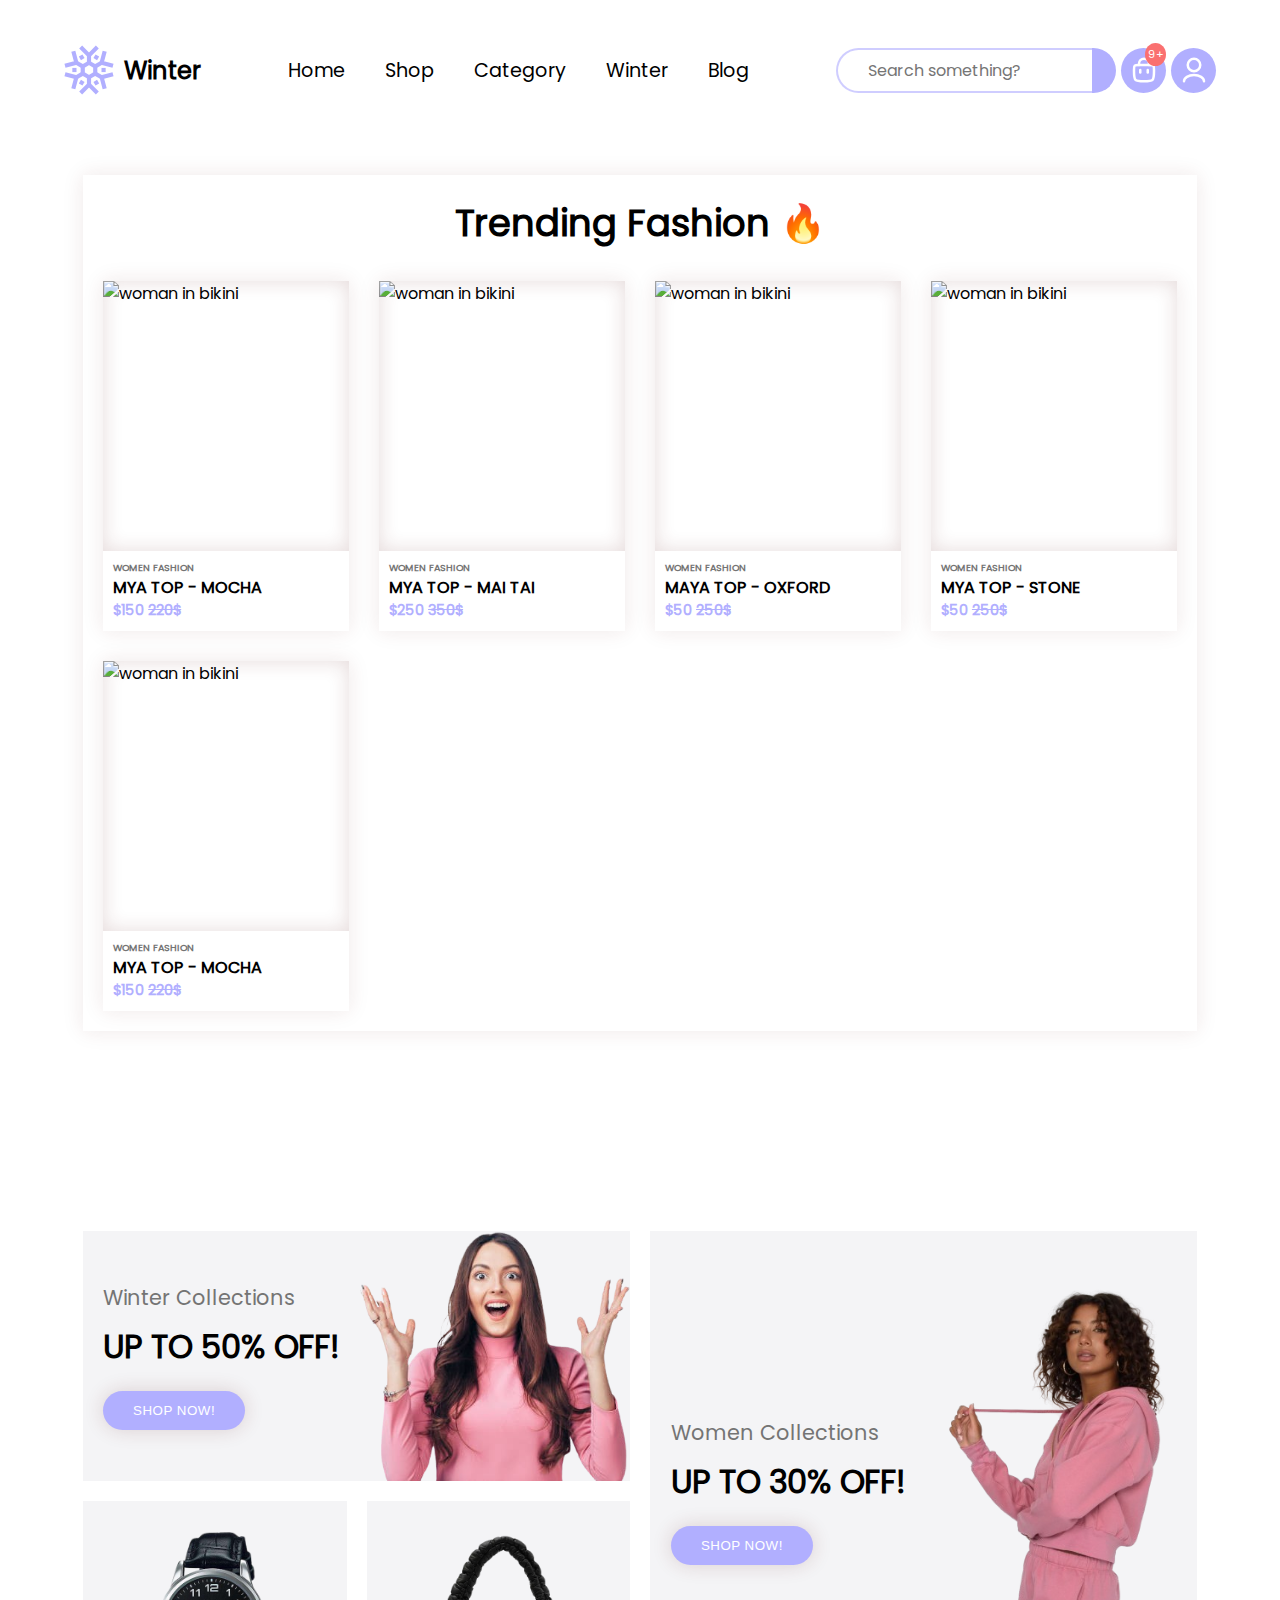
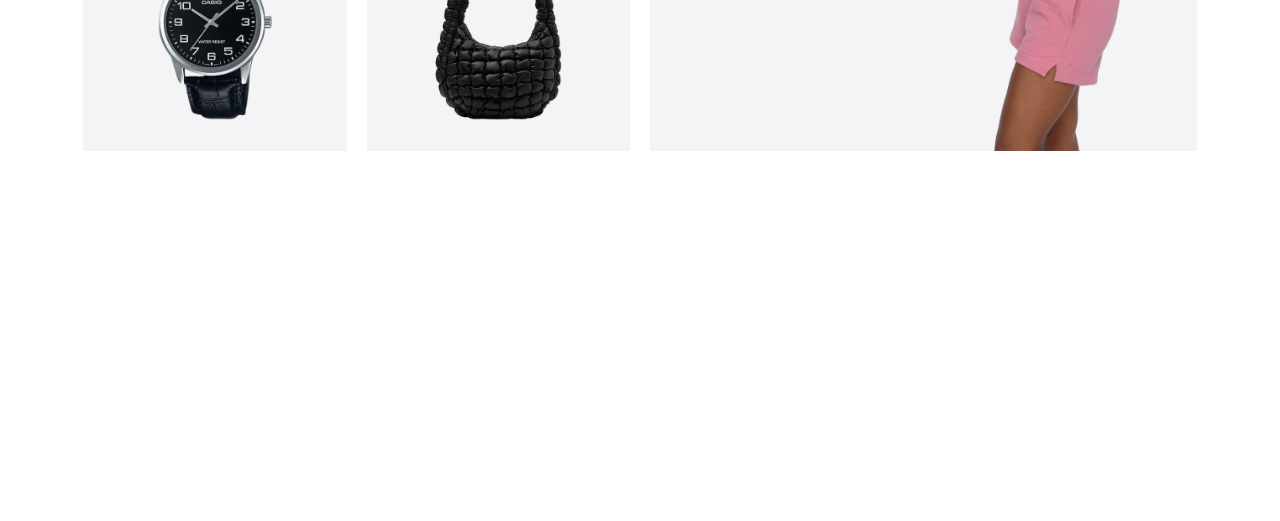
==== commit 8f64297b: "" ====
--- a/index.html
+++ b/index.html
@@ -65,7 +65,7 @@
 
 
     <main>  
-        <section class="homepage">
+        <!-- <section class="homepage">
             <div class="left-homepage">
                 <div class="left-title-container">
                     <h5 class="left-title"> TRENDY FASHION COLLECTIONS</h5> 
@@ -113,7 +113,7 @@
                     </div>
                 </div>
             </div>
-        </section>
+        </section> -->
 
         <section class="card-grid"> 
             <h1 class="cards-title"> Trending Fashion 🔥</h1>
@@ -215,7 +215,7 @@
             </div>
         </section>
 
-        <!-- <section class="collections">
+        <section class="collections">
             <div class="grid-container-collections">
                 <div class="winter-collection-container">
                     <div class="winter-collection">
@@ -244,7 +244,7 @@
                 </div>
 
             </div>
-        </section> -->
+        </section>
 </main>
 
 
--- a/stylings/general.css
+++ b/stylings/general.css
@@ -9,15 +9,13 @@
 }
 
 body {
-    padding-block: 40px 100px;
+    padding-block: 5vh 100px;
     background-color: rgb(255, 255, 255);
     font-family: Poppins;
 
     display: grid;
     grid-template-columns:
         [page-start] 1fr [content-start] 90vw [content-end] 1fr [page-end];
-
-    /* ?GRID AREA */
 
     &>header {
         grid-column: content;
@@ -44,9 +42,6 @@
             grid-column: main;
         }
     }
-
-
-
 
     &>footer {
         grid-column: content;
@@ -114,17 +109,6 @@
     src: url('../fonts/Poppins/Poppins-Regular.ttf') format('opentype')
 }
 
-
-
-@font-face {
-    font-family: 'Duran';
-    font-style: normal;
-    font-weight: 500;
-    src: url('../fonts/duran/Duran-Medium.ttf') format('opentype')
-}
-
-
-
 /* ?QUERIES */
 @media only screen and (max-width: 1200px) {
 
@@ -155,7 +139,6 @@
         }
     }
 
-
     main .homepage {
         grid-template-columns: 1fr;
     }
--- a/stylings/header.css
+++ b/stylings/header.css
@@ -28,6 +28,7 @@
 
 header .burger-nav {
     font-size: 2rem;
+    padding-block: 9px;
     color: var(--primary_color);
     display: none;
 }
--- a/stylings/homepage.css
+++ b/stylings/homepage.css
@@ -10,6 +10,7 @@
 .left-homepage {
     display: grid;
     gap: 50px;
+    height: max-content;
 }
 
 
--- a/stylings/collection.css
+++ b/stylings/collection.css
@@ -124,6 +124,9 @@
 @media (max-width: 1255px) {
    .grid-container-collections {
       grid-template-columns: repeat(3, 1fr);
+      grid-template-rows: 250px 150px 150px;
+
+
 
       /* ?col row / col row */
       &>.winter-collection-container {
@@ -147,22 +150,29 @@
 @media (max-width: 900px) {
    .grid-container-collections {
       grid-template-columns: repeat(2, 1fr);
-      grid-template-rows: repeat(4, 250px);
+      grid-template-rows: 250px 250px 150px;
+
+      .women-collection-img,
+      .winter-collection-img {
+         object-fit: cover;
+         width: 30%;
+         height: 100%;
+      }
 
       &>.winter-collection-container {
          grid-area: 1 / 1 / 2 / -1;
       }
 
       &>.watch {
-         grid-area: 2 / 1 / 3 / 2;
+         grid-area: 3 / 1 / -1 / 2;
       }
 
       &>.bag {
-         grid-area: 2 / 2 / 3/ -1;
+         grid-area: 3 / 2 / -1/ 2;
       }
 
       &>.womens-collection-container {
-         grid-area: 3 / 1 / -1 /-1;
+         grid-area: 2 / 1 / 3 /-1;
       }
    }
 }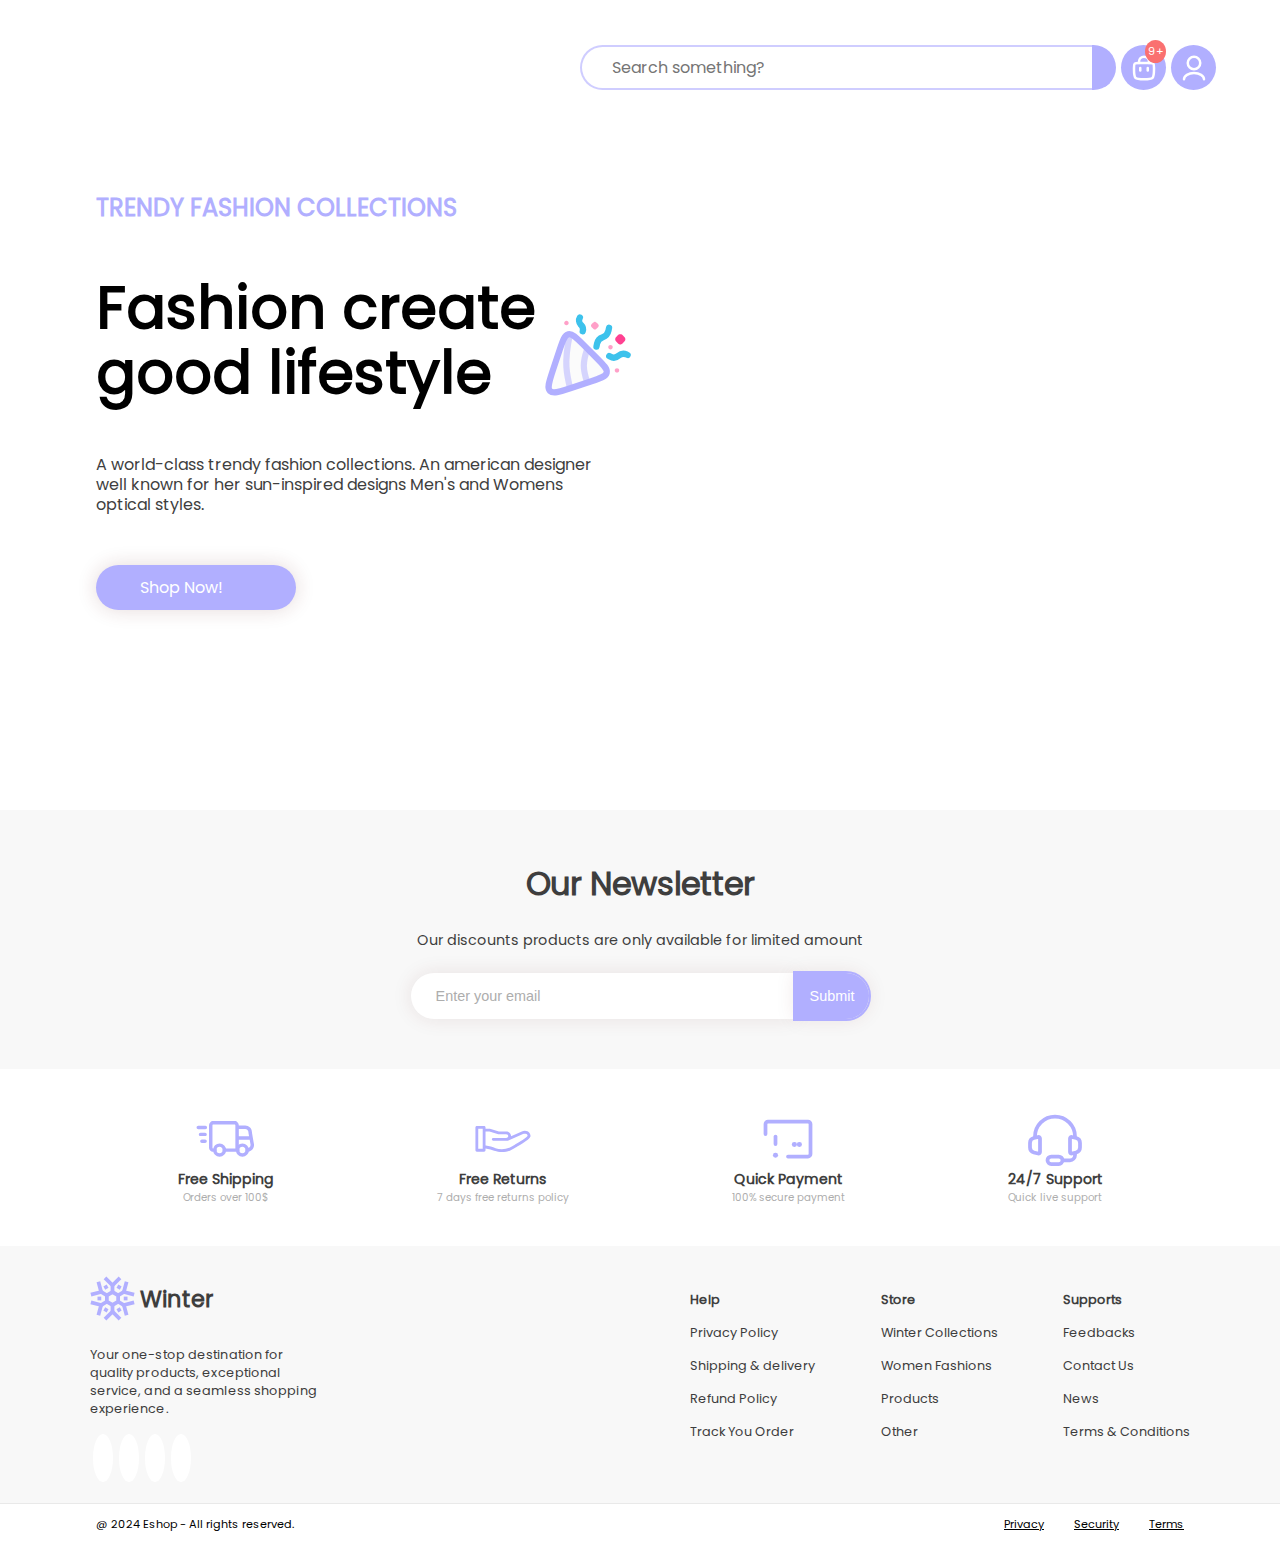
==== commit 24783d15: "" ====
--- a/index.html
+++ b/index.html
@@ -13,6 +13,7 @@
     <link rel="stylesheet" href="stylings/company.css">
     <link rel="stylesheet" href="stylings/news-blog.css">
     <link rel="stylesheet" href="stylings/footer.css">
+    <link rel="stylesheet" href="stylings/clamps.css">
 
     <link rel="stylesheet" href="https://cdnjs.cloudflare.com/ajax/libs/font-awesome/6.5.2/css/all.min.css" 
     integrity="sha512-SnH5WK+bZxgPHs44uWIX+LLJAJ9/2PkPKZ5QiAj6Ta86w+fsb2TkcmfRyVX3pBnMFcV7oQPJkl9QevSCWr3W6A==" 
@@ -63,9 +64,8 @@
         </div>
     </header> 
 
-
     <main>  
-        <!-- <section class="homepage">
+        <section class="homepage">
             <div class="left-homepage">
                 <div class="left-title-container">
                     <h5 class="left-title"> TRENDY FASHION COLLECTIONS</h5> 
@@ -113,143 +113,114 @@
                     </div>
                 </div>
             </div>
-        </section> -->
-
-        <section class="card-grid"> 
-            <h1 class="cards-title"> Trending Fashion 🔥</h1>
-            
-            <div class="card">
-                <img src="" alt="woman in bikini" class="card_img" alt="Woman in bikini">
-                <!-- <img src="img/trending/model1.webp" alt="" class="card_img"> -->
-                <div class="sub__card">
-                    <div class="card__sub-title">WOMEN FASHION</div>
-                    <div class="card__title">MYA TOP - MOCHA</div>
-                    <div class="price-stars-container">
-                        <div class="card__price">$150 <s>220$</s> </div>
-                        <div class="card__stars">
-                            <i class="fa-solid fa-star stars"></i>
-                            <i class="fa-solid fa-star stars"></i>
-                            <i class="fa-solid fa-star stars"></i>
-                            <i class="fa-solid fa-star stars"></i>
-                            <i class="fa-solid fa-star stars"></i>
-                        </div>
-                    </div>
-                </div>
-            </div>
-
-            <div class="card">
-                <img src="" alt="woman in bikini" class="card_img">
-                <!-- <img src="img/trending/model2.webp" alt="" class="card_img"> -->
-                <div class="sub__card">
-                    <div class="card__sub-title">WOMEN FASHION</div>
-                    <div class="card__title">MYA TOP - MAI TAI</div>
-                    <div class="price-stars-container">
-                        <div class="card__price">$250 <s>350$</s> </div>
-                        <div class="card__stars">
-                            <i class="fa-solid fa-star stars"></i>
-                            <i class="fa-solid fa-star stars"></i>
-                            <i class="fa-solid fa-star stars"></i>
-                            <i class="fa-solid fa-star stars"></i>
-                            <i class="fa-solid fa-star stars"></i>
-                        </div>
-                    </div>
-                </div>
-            </div>
-
-            <div class="card">
-                <img src="" alt="woman in bikini" class="card_img">
-                <!-- <img src="img/trending/model3.webp" alt="" class="card_img"> -->
-                <div class="sub__card">
-                    <div class="card__sub-title">WOMEN FASHION</div>
-                    <div class="card__title">MAYA TOP - OXFORD</div>
-                    <div class="price-stars-container">
-                        <div class="card__price">$50 <s>250$</s> </div>
-                        <div class="card__stars">
-                            <i class="fa-solid fa-star stars"></i>
-                            <i class="fa-solid fa-star stars"></i>
-                            <i class="fa-solid fa-star stars"></i>
-                            <i class="fa-solid fa-star stars"></i>
-                            <i class="fa-solid fa-star stars"></i>
-                        </div>
-                    </div>
-                </div>
-            </div>
-
-            <div class="card">
-                <img src="" alt="woman in bikini" class="card_img">
-                <!-- <img src="img/trending/model4.webp" alt="" class="card_img"> -->
-                <div class="sub__card">
-                    <div class="card__sub-title">WOMEN FASHION</div>
-                    <div class="card__title">MYA TOP - STONE</div>
-                    <div class="price-stars-container">
-
-                        <div class="card__price">$50 <s>250$</s> </div>
-                        <div class="card__stars">
-                            <i class="fa-solid fa-star stars"></i>
-                            <i class="fa-solid fa-star stars"></i>
-                            <i class="fa-solid fa-star stars"></i>
-                            <i class="fa-solid fa-star stars"></i>
-                            <i class="fa-solid fa-star stars"></i>
-                        </div>
-                    </div>
-                </div>
-            </div>
-
-            <div class="card">
-                <img src="" alt="woman in bikini" class="card_img">
-                <!-- <img src="img/trending/model1.webp" alt="" class="card_img"> -->
-                <div class="sub__card">
-                    <div class="card__sub-title">WOMEN FASHION</div>
-                    <div class="card__title">MYA TOP - MOCHA</div>
-                    <div class="price-stars-container">
-                        <div class="card__price">$150 <s>220$</s> </div>
-                        <div class="card__stars">
-                            <i class="fa-solid fa-star stars"></i>
-                            <i class="fa-solid fa-star stars"></i>
-                            <i class="fa-solid fa-star stars"></i>
-                            <i class="fa-solid fa-star stars"></i>
-                            <i class="fa-solid fa-star stars"></i>
-                        </div>
-                    </div>
-                </div>
-            </div>
-        </section>
-
-        <section class="collections">
-            <div class="grid-container-collections">
-                <div class="winter-collection-container">
-                    <div class="winter-collection">
-                        <div class="winter-collection-title">Winter Collections</div>
-                        <div class="winter-collection-description">UP TO 50% OFF!</div>
-                        <button class="winter-collection-button">SHOP NOW!</button>
-                    </div>
-                    <img src="img/collections/surprised.png" alt="" class="winter-collection-img">
-                </div>
-
-                <div class="watch">
-                    <img src="img/collections/watch.png" alt="" class="collection-watch collection">
-                </div>
-
-                <div class="bag">
-                    <img src="img/collections/bag.png" alt="" class="collection-bag collection">
-                </div>
-
-                <div class="womens-collection-container">
-                    <div class="women-collection">
-                        <h1 class="women-collection-title">Women Collections</h1>
-                        <h4 class="women-collection-description">UP TO 30% OFF!</h4>
-                        <button type="button" title="nadd" class="women-collection-button">SHOP NOW!</button>
-                    </div>
-                    <img src="img/collections/winter3.png" alt="" class="women-collection-img">
-                </div>
-
-            </div>
-        </section>
+        </section>
+
+
 </main>
 
 
-<!-- ?MAIN -->
- 
+<footer> 
+        <section class="email-us"> 
+            <h1>Our Newsletter</h1>
+            <p>Our discounts products are only available for limited amount</p>
+            <div class="email-input-container">
+                <input type="text" aria-label="shushs" placeholder="Enter your email">
+                <button type="submit" title="email-submit">Submit</button>
+            </div>
+        </section>
+
+        <section class="footer-services">
+            <div class="free-shipping">
+                <img src="svgs/footer-icon/trcuk.svg" alt="">
+                <h5>Free Shipping</h5>
+                <p>Orders over 100$</p>
+            </div>
+
+            <div class="free-returns">
+                <img src="svgs/footer-icon/hand.svg" alt="">
+                <h5>Free Returns</h5>
+                <p>7 days free returns policy</p>
+            </div>
+
+            <div class="quick-payment">
+                <img src="svgs/footer-icon/payment.svg" alt="">
+                <h5>Quick Payment</h5>
+                <p>100% secure payment</p>
+            </div>
+
+            <div class="24/7-support">
+                <img src="svgs/footer-icon/support.svg" alt="">
+                <h5>24/7 Support</h5>
+                <p>Quick live support</p>
+            </div>
+        </section>
+
+        <!-- ???????? -->
+        <section class="footer-links">
+            <div class="multiple-link">
+                <div class="footer-shop">
+                    <img src="svgs/store.svg" alt="" class="icon">
+                    <h5>Winter</h5>
+                </div>
+                <div class="footer-description">
+                    Your one-stop destination 
+                    for quality products, exceptional service, and 
+                    a seamless shopping experience.
+                </div>
+                <div class="footer-socials">
+                    <i class="fa-brands fa-facebook-f"></i>
+                    <i class="fa-brands fa-instagram"></i>
+                    <i class="fa-brands fa-twitter"></i>
+                    <i class="fa-brands fa-pinterest-p"></i>
+                </div>
+            </div>
+
+            <div class="footer-links-wrapper">
+                <div class="multiple-link">
+                    <ul>
+                        <li>Help 
+                            <img src="svgs/left-right-angle/right-angle.svg" alt="">
+                        </li>
+                        <li>Privacy Policy</li>
+                        <li>Shipping & delivery</li>
+                        <li>Refund Policy</li>
+                        <li>Track You Order</li>
+                    </ul>
+                </div>
+                <div class="multiple-link">
+                    <ul>
+                        <li>Store
+                            <img src="svgs/left-right-angle/right-angle.svg" alt="">
+                        </li>
+                        <li>Winter Collections</li>
+                        <li>Women Fashions</li>
+                        <li>Products</li>
+                        <li>Other</li>
+                    </ul>
+                </div>
+                <div class="multiple-link">
+                    <ul>
+                        <li>Supports
+                            <img src="svgs/left-right-angle/right-angle.svg" alt="">
+                        </li>
+                        <li>Feedbacks</li>
+                        <li>Contact Us</li>
+                        <li>News</li>
+                        <li>Terms & Conditions</li>
+                    </ul>
+                </div>
+            </div>
+        </section>
+
+        <section class="copyright-container">
+            <p class="copyright">@ 2024 Eshop - All rights reserved.</p>
+            <ul class="terms-security-services">
+                <li>Privacy</li>
+                <li>Security</li>
+                <li>Terms</li>
+            </ul>
+        </section>
+    </footer> 
 
     <script src="script/general.js"></script>
 </body>
--- a/stylings/general.css
+++ b/stylings/general.css
@@ -8,26 +8,34 @@
     display: block;
 }
 
+/* ?SELF HOSTING FONTS */
+@font-face {
+    font-family: 'Poppins';
+    font-style: normal;
+    font-weight: 500;
+    src: url('../fonts/Poppins/Poppins-Regular.ttf') format('opentype')
+}
+
 body {
-    padding-block: 5vh 100px;
+    padding-block: 5vh 0;
     background-color: rgb(255, 255, 255);
     font-family: Poppins;
+    row-gap: 100px;
 
     display: grid;
-    grid-template-columns:
-        [page-start] 1fr [content-start] 90vw [content-end] 1fr [page-end];
+    grid-template-columns: [page-start] 1fr [content-start] 90vw [content-end] 1fr [page-end];
 
+    /* ?HEADER */
     &>header {
         grid-column: content;
     }
 
+    /* ?MAIN */
     &>main {
         grid-column: page;
-        margin-top: 80px;
 
         display: grid;
-        grid-template-columns:
-            [mainpage-start] 1fr [maincontent-start] 5vw [main]87vw [main] 1fr [maincontent-end] 5vw [mainpage-end];
+        grid-template-columns: [mainpage-start] 1fr [maincontent-start] 5vw [main]85vw [main] 5vw [maincontent-end] 1fr [mainpage-end];
         row-gap: 200px;
 
         &>.homepage {
@@ -41,12 +49,49 @@
         &>.collections {
             grid-column: main;
         }
+
+        &>.pruducts-container {
+            grid-column: main;
+        }
+
+        &>.testimonials-container {
+            grid-column: main;
+        }
+
+        &>.news-blog {
+            grid-column: main;
+        }
     }
 
+    /* ?FOOTER */
     &>footer {
-        grid-column: content;
+        grid-column: page;
+
         display: grid;
-        gap: 80px;
+        grid-template-columns: [mainpage-start] 1fr [maincontent-start] 5vw [main]85vw [main] 5vw [maincontent-end] 1fr [mainpage-end];
+        row-gap: 40px;
+        margin-top: 100px;
+
+        &>.email-us {
+            grid-column: mainpage;
+        }
+
+        &>.footer-services {
+            grid-column: main;
+        }
+
+        &>.footer-links {
+            grid-column: mainpage;
+            padding-inline: 7vw;
+        }
+
+        &>.copyright-container {
+            grid-column: main;
+        }
+
+        .multiple-link {
+            grid-column: mainpage;
+        }
     }
 }
 
@@ -55,9 +100,8 @@
 
 
 :root {
-
-    display: flex;
-    justify-content: center;
+    /* display: flex; */
+    /* justify-content: center; */
 
     /* ?TEXTCOLORSS */
     --txt-black: black;
@@ -100,17 +144,10 @@
 }
 
 
-/* ?SELF HOSTING FONTS */
 
-@font-face {
-    font-family: 'Poppins';
-    font-style: normal;
-    font-weight: 500;
-    src: url('../fonts/Poppins/Poppins-Regular.ttf') format('opentype')
-}
 
 /* ?QUERIES */
-@media only screen and (max-width: 1200px) {
+@media only screen and (max-width: 1300px) {
 
     header .website-icon-name,
     nav .navigation-links {
--- a/stylings/header.css
+++ b/stylings/header.css
@@ -165,4 +165,16 @@
     position: absolute;
     right: 0;
     top: -5px;
-}+}
+
+
+/* ?IPHONE12 */
+@media only screen and (max-width:450px) {
+
+    header .search-bar-container .search-input,
+    header .search-bar-container button {
+        display: none;
+    }
+}
+
+/* ?768 */--- a/stylings/homepage.css
+++ b/stylings/homepage.css
@@ -8,7 +8,8 @@
 /* ?LEFT SIDE */
 
 .left-homepage {
-    display: grid;
+    display: flex;
+    flex-direction: column;
     gap: 50px;
     height: max-content;
 }
@@ -21,7 +22,7 @@
 
 .left-title {
     color: var(--primary_color);
-    font-size: 1.4rem;
+    font-size: var(--step-0);
     margin-right: 10px;
 }
 
@@ -57,15 +58,16 @@
 }
 
 .sub-title {
-    font-size: 3.5rem;
+    font-size: var(--step-4);
     color: var(--txt-black);
     text-wrap: nowrap;
     line-height: 65px;
-
 }
 
 .left-main-title-description {
-    width: 50ch;
+    min-width: 35ch;
+    max-width: 50ch;
+    text-align: left;
     color: var(--txt-gray);
     font-size: 1rem;
     line-height: 20px;
@@ -198,4 +200,35 @@
     &>i {
         color: var(--primary_color);
     }
+}
+
+/* ?450 */
+@media only screen and (max-width:450px) {
+    body {
+        row-gap: 50px;
+    }
+
+    .sub-title {
+        line-height: 45px;
+    }
+
+    .homepage .left-homepage .shop-now {
+        margin-inline: auto;
+    }
+}
+
+
+/* ?950 */
+@media only screen and (max-width:900px) {
+    body {
+        row-gap: 75px;
+    }
+
+    .left-homepage {
+        row-gap: 45px;
+    }
+
+    .sub-title {
+        line-height: 55px;
+    }
 }--- a/stylings/collection.css
+++ b/stylings/collection.css
@@ -3,7 +3,7 @@
 .grid-container-collections {
    display: grid;
    grid-template-columns: repeat(4, 1fr);
-   grid-template-rows: repeat(3, 250px);
+   grid-template-rows: repeat(2, 250px);
    gap: 20px;
 }
 
--- a/stylings/footer.css
+++ b/stylings/footer.css
@@ -3,31 +3,34 @@
 .email-us {
    background-color: #f8f8f8;
    text-align: center;
-   padding-block: 60px;
-
-   display: grid;
-   place-items: center;
-   gap: 30px;
+   padding-block: 50px;
 
    &>h1 {
-      font-size: 2.5rem;
+      color: var(--txt-gray);
+      font-size: 2rem;
    }
 
    &>p {
-      font-size: 1.2rem;
-      color: var(--txt-gray);
-   }
-}
-
-.email-us .email-input-container {
-   display: flex;
-   align-items: center;
+      font-size: .9rem;
+      color: var(--txt-gray);
+      margin-inline: 10px;
+      line-height: 25px;
+      margin-block: 20px;
+   }
+}
+
+
+
+.email-input-container {
+   display: flex;
+   align-items: center;
+   justify-content: center;
 }
 
 .email-input-container input[type="text"] {
-   width: 400px;
-   font-size: 1rem;
-   padding: 15px 35px;
+   width: clamp(200px, 90vw, 30vw);
+   font-size: .9rem;
+   padding: 15px 25px;
    border: none;
    border-radius: 50px 0 0 50px;
    box-shadow: var(--box-shadow_custom);
@@ -51,7 +54,7 @@
    border: none;
    background-color: var(--primary_color);
    color: var(--txt-white);
-   font-size: 1rem;
+   font-size: .9rem;
    box-shadow: var(--box-shadow_custom);
    transition: .15s;
 
@@ -63,32 +66,34 @@
 
 
 /* ?SERVICES */
-
-
 .footer-services {
    display: flex;
    justify-content: space-around;
    align-items: center;
+
+   text-wrap: nowrap;
+   flex-wrap: wrap;
+   row-gap: 10px;
 }
 
 .footer-services img {
-   width: 70px;
-}
-
-.footer-services>div {
+   width: 60px;
+}
+
+.footer-services>* {
    display: flex;
    flex-direction: column;
    align-items: center;
-   gap: 5px;
+   margin-inline: 15px;
 
    &>h5 {
-      font-size: 1.2rem;
+      font-size: clamp(.80rem, 1.1vw, 1.5rem);
       color: var(--txt-gray);
    }
 
    &>p {
       color: var(--txt-moregray);
-      font-size: .8rem;
+      font-size: clamp(.55rem, .8vw, 1.5rem);
       font-weight: 500;
    }
 }
@@ -96,15 +101,23 @@
 
 /* ?FOOTER LINKS */
 
+.footer-links-wrapper {
+   width: 500px;
+   display: flex;
+   justify-content: space-between;
+}
+
+
 .footer-links {
-   font-size: 1rem;
+   font-size: .8rem;
    color: var(--txt-light-black);
-
-   display: flex;
-   justify-content: space-between;
+   background-color: #f8f8f8;
    padding-block: 30px;
    border-bottom: 1px solid rgba(0, 0, 0, 0.060);
-   background-color: #f8f8f8;
+
+   display: flex;
+   justify-content: space-between;
+   column-gap: 50px;
 }
 
 /* ?FIRST LINK */
@@ -112,6 +125,7 @@
 .multiple-link:nth-child(1) {
    display: flex;
    flex-direction: column;
+   row-gap: 25px;
 }
 
 .footer-shop {
@@ -123,8 +137,7 @@
    }
 
    &>h5 {
-      color: var(--txt-black);
-      display: inline;
+      color: var(--txt-gray);
       font-size: 1.4rem;
       margin-left: 5px;
    }
@@ -143,6 +156,7 @@
 .footer-socials i {
    width: 40px;
    height: 40px;
+
    color: var(--primary_color);
    font-size: 20px;
    text-align: center;
@@ -169,9 +183,24 @@
 
    &:nth-child(1) {
       font-weight: 650;
-      color: var(--txt-black);
-   }
-}
+      color: var(--txt-gray);
+   }
+
+}
+
+
+.multiple-link ul li:nth-child(1) {
+   display: flex;
+   justify-content: space-between;
+   align-items: center;
+
+   &>img {
+      width: 20px;
+
+      display: none;
+   }
+}
+
 
 
 /* ?COPYRIGHT */
@@ -179,8 +208,9 @@
 .copyright-container {
    display: flex;
    justify-content: space-between;
+   align-items: center;
    margin-top: -40px;
-   font-size: .9rem;
+   font-size: .7rem;
 }
 
 .terms-security-services {
@@ -188,11 +218,40 @@
    font-size: 0;
 
    &>li {
-      font-size: .9rem;
+      font-size: .7rem;
       text-indent: 0;
       display: inline;
-      margin-inline: 30px;
+      margin-left: 30px;
       text-decoration: underline;
       cursor: pointer;
    }
+
+   &>li:hover {
+      color: var(--primary_color);
+   }
+}
+
+
+
+@media only screen and (max-width: 850px) {
+
+
+
+   .multiple-link ul li:not(:nth-child(1)) {
+      display: none;
+   }
+
+   .multiple-link ul li:nth-child(1) {
+      border-bottom: 1px solid rgba(0, 0, 0, 0.100);
+   }
+
+   .footer-links-wrapper {
+      flex-flow: column;
+   }
+
+   .multiple-link ul li:nth-child(1) {
+      &>img {
+         display: block;
+      }
+   }
 }--- a/stylings/clamps.css
+++ b/stylings/clamps.css
@@ -0,0 +1,12 @@
+/* @link https://utopia.fyi/type/calculator?c=320,16,1.2,1240,24,1.25,5,2,&s=0.75|0.5|0.25,1.5|2|3|4|6,s-l&g=s,l,xl,12 */
+
+:root {
+   --step--2: clamp(0.6944rem, 0.6021rem + 0.4618vw, 0.96rem);
+   --step--1: clamp(0.8333rem, 0.7058rem + 0.6377vw, 1.2rem);
+   --step-0: clamp(1rem, 0.8261rem + 0.8696vw, 1.5rem);
+   --step-1: clamp(1.2rem, 0.9652rem + 1.1739vw, 1.875rem);
+   --step-2: clamp(1.44rem, 1.1257rem + 1.5717vw, 2.3438rem);
+   --step-3: clamp(1.728rem, 1.31rem + 2.0899vw, 2.9297rem);
+   --step-4: clamp(2.0736rem, 1.5211rem + 2.7626vw, 3.6621rem);
+   --step-5: clamp(2.4883rem, 1.7616rem + 3.6336vw, 4.5776rem);
+}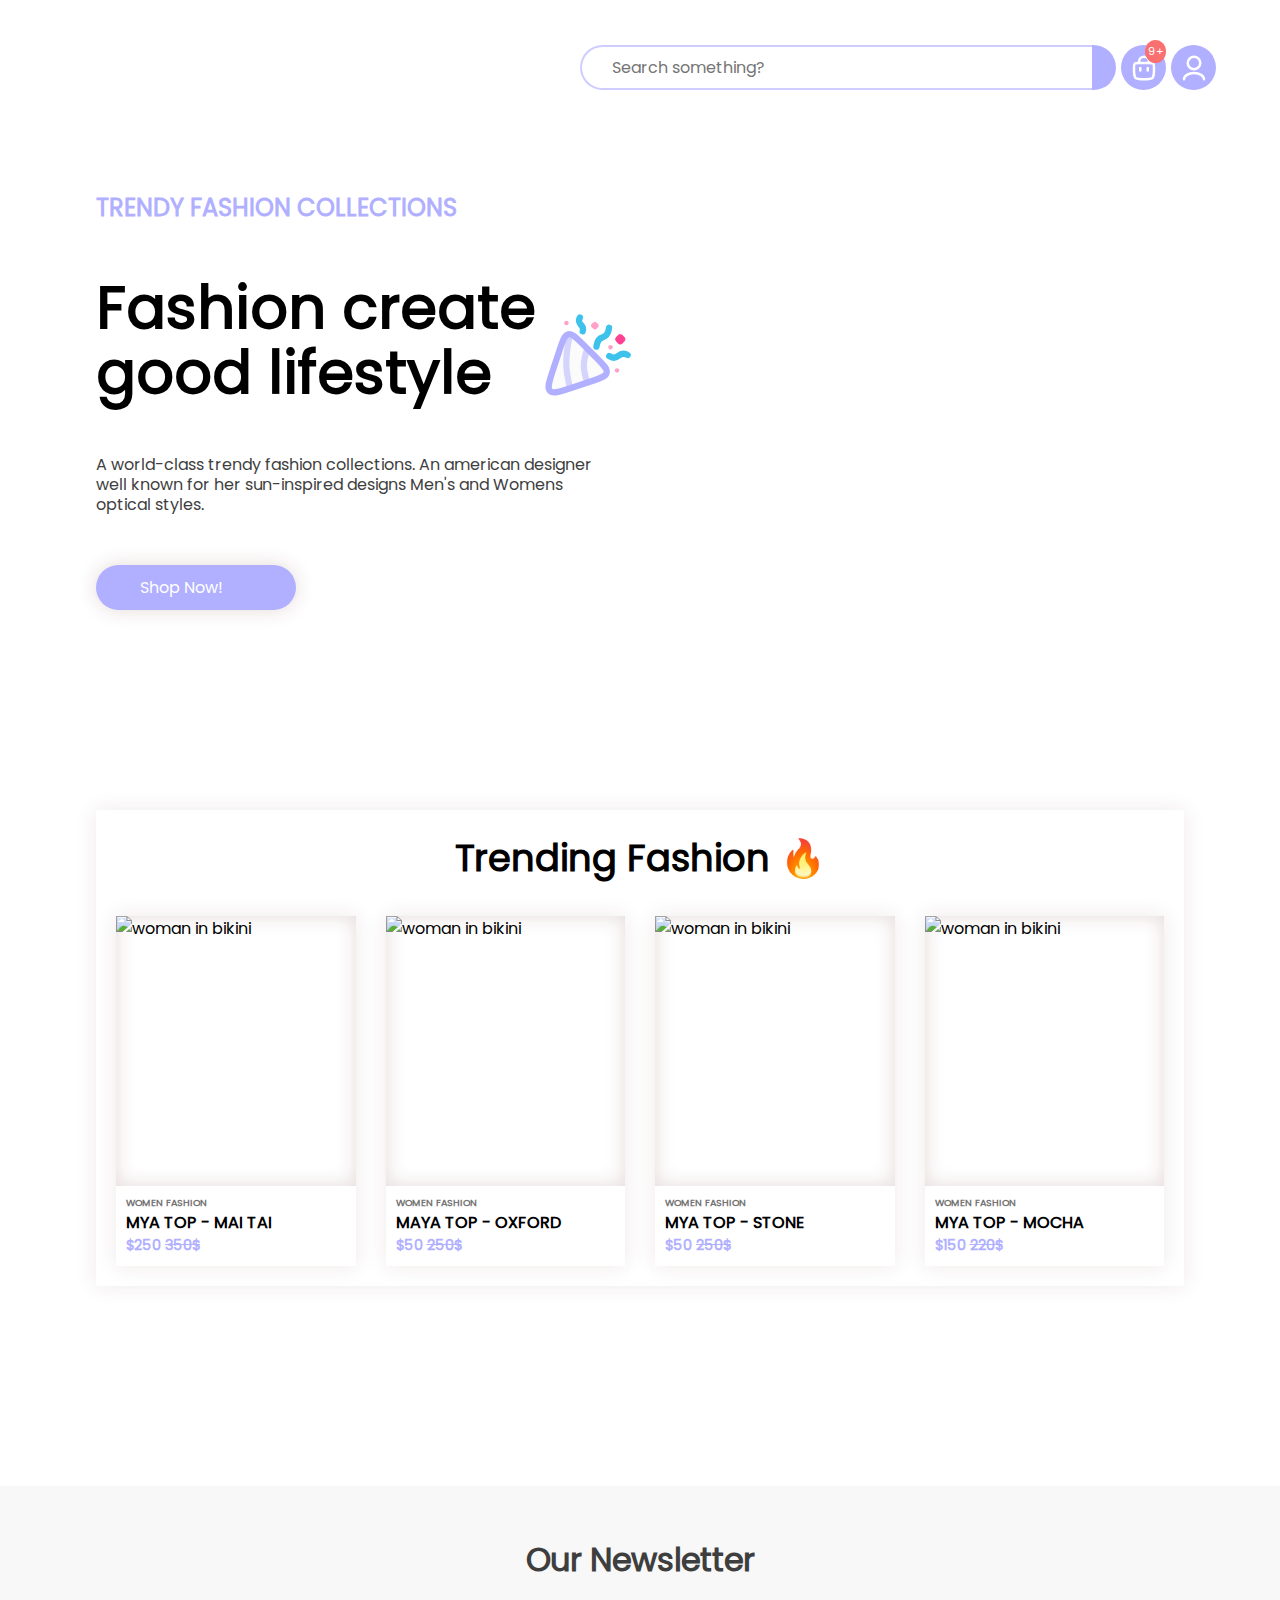
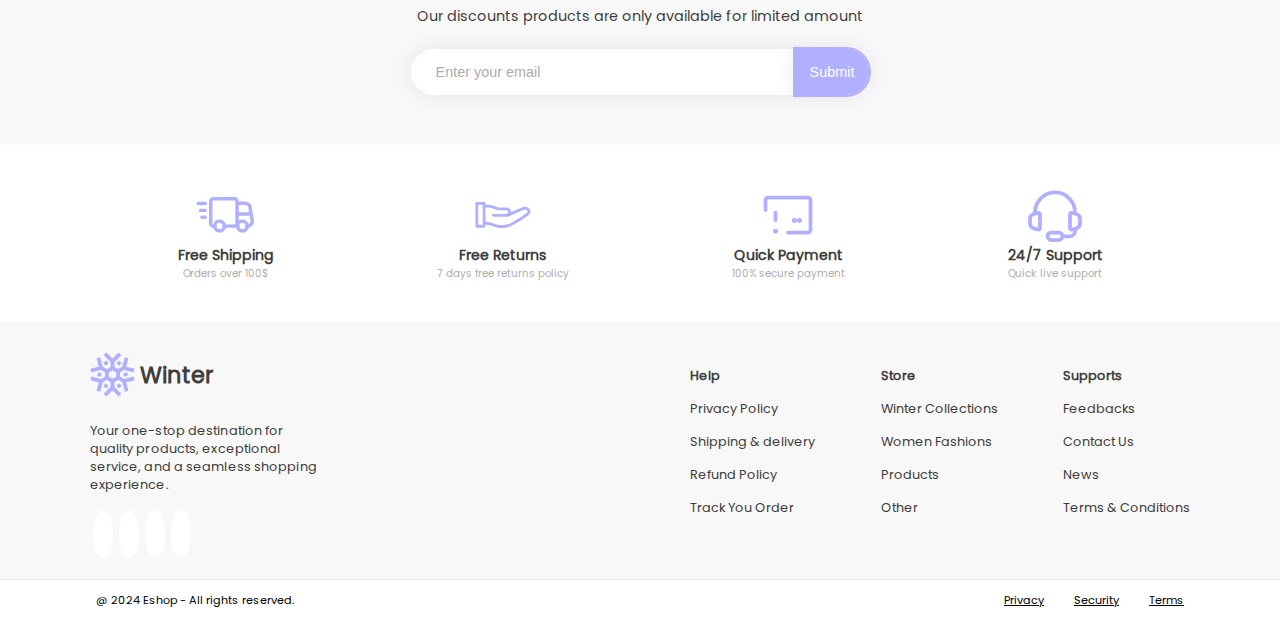
==== commit 1ee13853: "" ====
--- a/index.html
+++ b/index.html
@@ -3,6 +3,8 @@
 <head>
     <meta charset="UTF-8">
     <meta name="viewport" content="width=device-width, initial-scale=1.0">
+    <!-- <meta http-equiv="refresh" content=".1"> -->
+
     <link rel="stylesheet" href="stylings/general.css">
     <link rel="stylesheet" href="stylings/header.css">
     <link rel="stylesheet" href="stylings/homepage.css">
@@ -115,6 +117,105 @@
             </div>
         </section>
 
+    <section class="card-grid"> 
+            <h1 class="cards-title"> Trending Fashion 🔥</h1>
+            
+            <div class="card">
+                <img src="" alt="woman in bikini" class="card_img" alt="Woman in bikini">
+                <!-- <img src="img/trending/model1.webp" alt="" class="card_img"> -->
+                <div class="sub__card">
+                    <div class="card__sub-title">WOMEN FASHION</div>
+                    <div class="card__title">MYA TOP - MOCHA</div>
+                    <div class="price-stars-container">
+                        <div class="card__price">$150 <s>220$</s> </div>
+                        <div class="card__stars">
+                            <i class="fa-solid fa-star stars"></i>
+                            <i class="fa-solid fa-star stars"></i>
+                            <i class="fa-solid fa-star stars"></i>
+                            <i class="fa-solid fa-star stars"></i>
+                            <i class="fa-solid fa-star stars"></i>
+                        </div>
+                    </div>
+                </div>
+            </div>
+
+            <div class="card">
+                <img src="" alt="woman in bikini" class="card_img">
+                <!-- <img src="img/trending/model2.webp" alt="" class="card_img"> -->
+                <div class="sub__card">
+                    <div class="card__sub-title">WOMEN FASHION</div>
+                    <div class="card__title">MYA TOP - MAI TAI</div>
+                    <div class="price-stars-container">
+                        <div class="card__price">$250 <s>350$</s> </div>
+                        <div class="card__stars">
+                            <i class="fa-solid fa-star stars"></i>
+                            <i class="fa-solid fa-star stars"></i>
+                            <i class="fa-solid fa-star stars"></i>
+                            <i class="fa-solid fa-star stars"></i>
+                            <i class="fa-solid fa-star stars"></i>
+                        </div>
+                    </div>
+                </div>
+            </div>
+
+            <div class="card">
+                <img src="" alt="woman in bikini" class="card_img">
+                <!-- <img src="img/trending/model3.webp" alt="" class="card_img"> -->
+                <div class="sub__card">
+                    <div class="card__sub-title">WOMEN FASHION</div>
+                    <div class="card__title">MAYA TOP - OXFORD</div>
+                    <div class="price-stars-container">
+                        <div class="card__price">$50 <s>250$</s> </div>
+                        <div class="card__stars">
+                            <i class="fa-solid fa-star stars"></i>
+                            <i class="fa-solid fa-star stars"></i>
+                            <i class="fa-solid fa-star stars"></i>
+                            <i class="fa-solid fa-star stars"></i>
+                            <i class="fa-solid fa-star stars"></i>
+                        </div>
+                    </div>
+                </div>
+            </div>
+
+            <div class="card">
+                <img src="" alt="woman in bikini" class="card_img">
+                <!-- <img src="img/trending/model4.webp" alt="" class="card_img"> -->
+                <div class="sub__card">
+                    <div class="card__sub-title">WOMEN FASHION</div>
+                    <div class="card__title">MYA TOP - STONE</div>
+                    <div class="price-stars-container">
+
+                        <div class="card__price">$50 <s>250$</s> </div>
+                        <div class="card__stars">
+                            <i class="fa-solid fa-star stars"></i>
+                            <i class="fa-solid fa-star stars"></i>
+                            <i class="fa-solid fa-star stars"></i>
+                            <i class="fa-solid fa-star stars"></i>
+                            <i class="fa-solid fa-star stars"></i>
+                        </div>
+                    </div>
+                </div>
+            </div>
+
+            <div class="card">
+                <img src="" alt="woman in bikini" class="card_img">
+                <!-- <img src="img/trending/model1.webp" alt="" class="card_img"> -->
+                <div class="sub__card">
+                    <div class="card__sub-title">WOMEN FASHION</div>
+                    <div class="card__title">MYA TOP - MOCHA</div>
+                    <div class="price-stars-container">
+                        <div class="card__price">$150 <s>220$</s> </div>
+                        <div class="card__stars">
+                            <i class="fa-solid fa-star stars"></i>
+                            <i class="fa-solid fa-star stars"></i>
+                            <i class="fa-solid fa-star stars"></i>
+                            <i class="fa-solid fa-star stars"></i>
+                            <i class="fa-solid fa-star stars"></i>
+                        </div>
+                    </div>
+                </div>
+            </div>
+        </section>
 
 </main>
 
--- a/stylings/trending.css
+++ b/stylings/trending.css
@@ -2,7 +2,6 @@
    display: grid;
    grid-template-columns: repeat(auto-fit, minmax(200px, 1fr));
    gap: 30px;
-
    box-shadow: var(--box-shadow_custom);
    padding: 20px;
 }
--- a/stylings/footer.css
+++ b/stylings/footer.css
@@ -232,6 +232,16 @@
 }
 
 
+@media only screen and (max-width: 470px) {
+
+
+
+   .terms-security-services {
+      &>li {
+         margin-left: 8px;
+      }
+   }
+}
 
 @media only screen and (max-width: 850px) {
 
@@ -242,7 +252,7 @@
    }
 
    .multiple-link ul li:nth-child(1) {
-      border-bottom: 1px solid rgba(0, 0, 0, 0.100);
+      border-bottom: 1px solid rgba(0, 0, 0, 0.070);
    }
 
    .footer-links-wrapper {
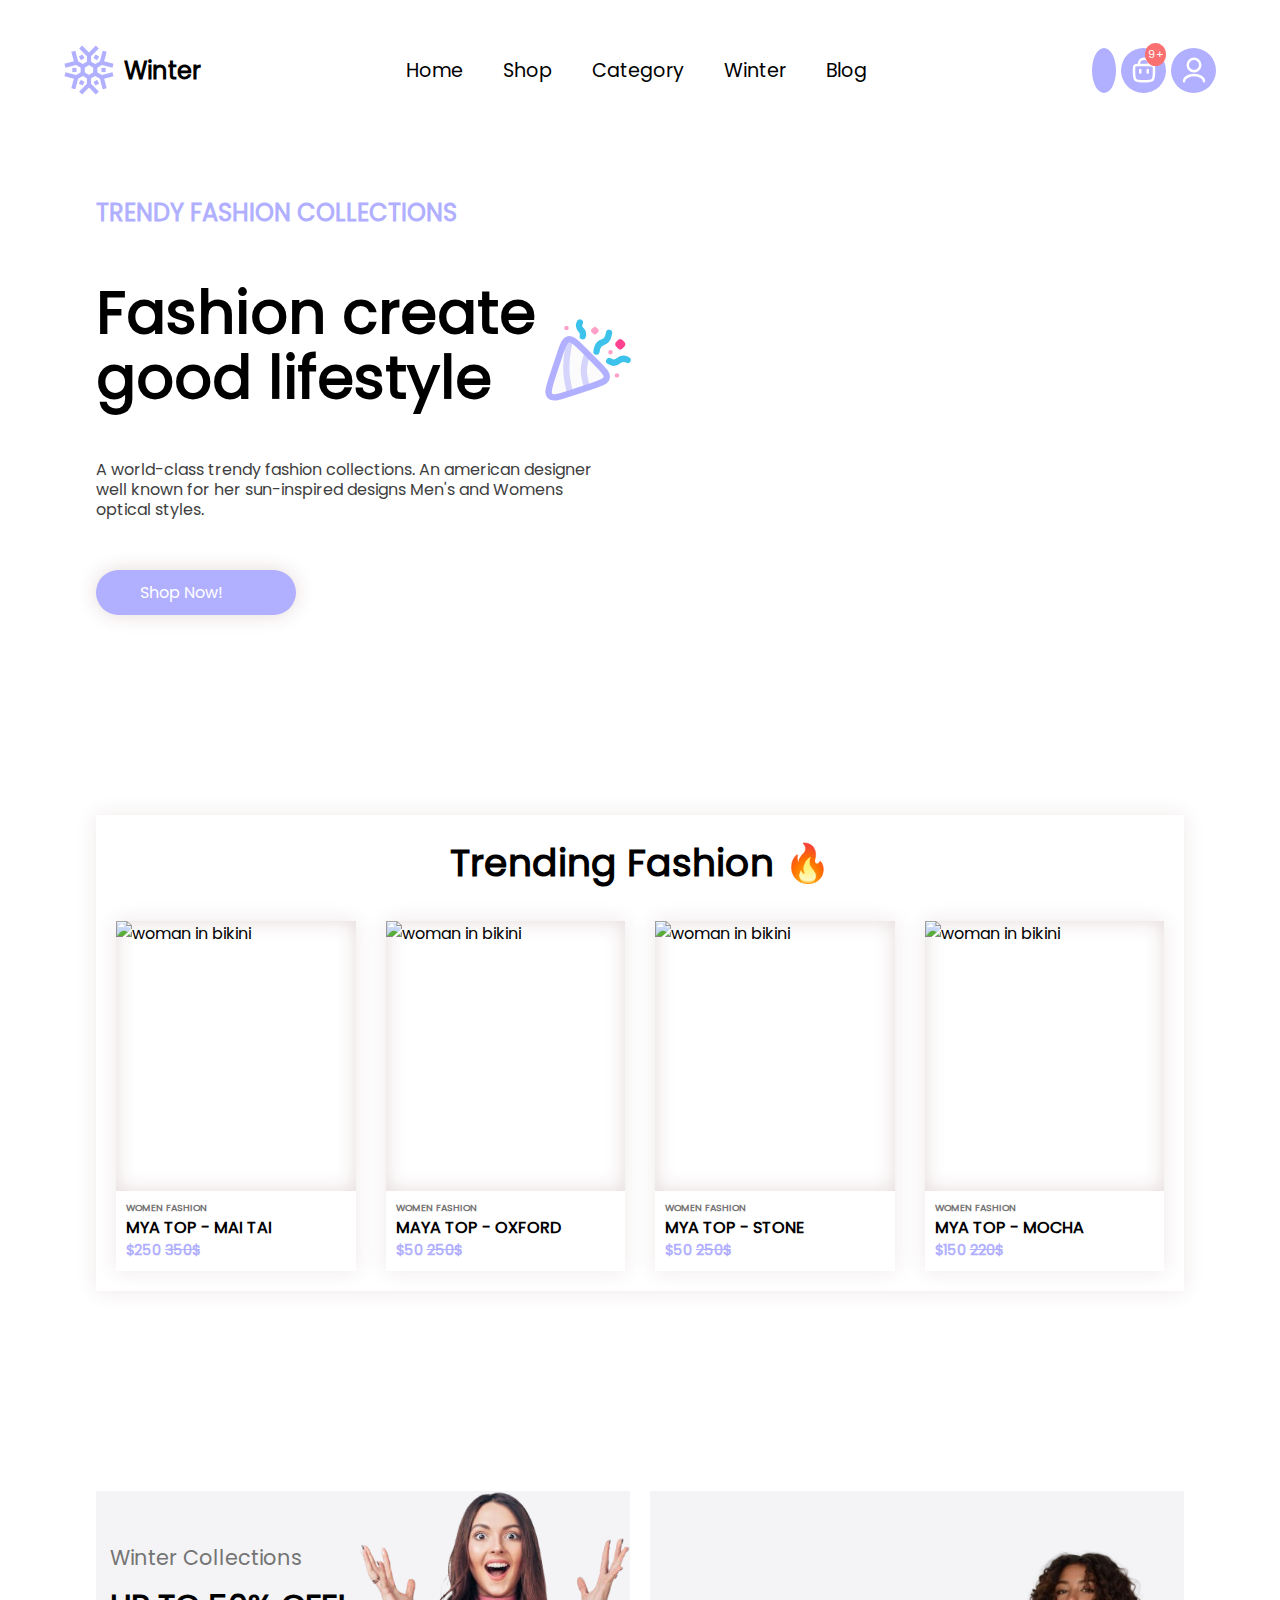
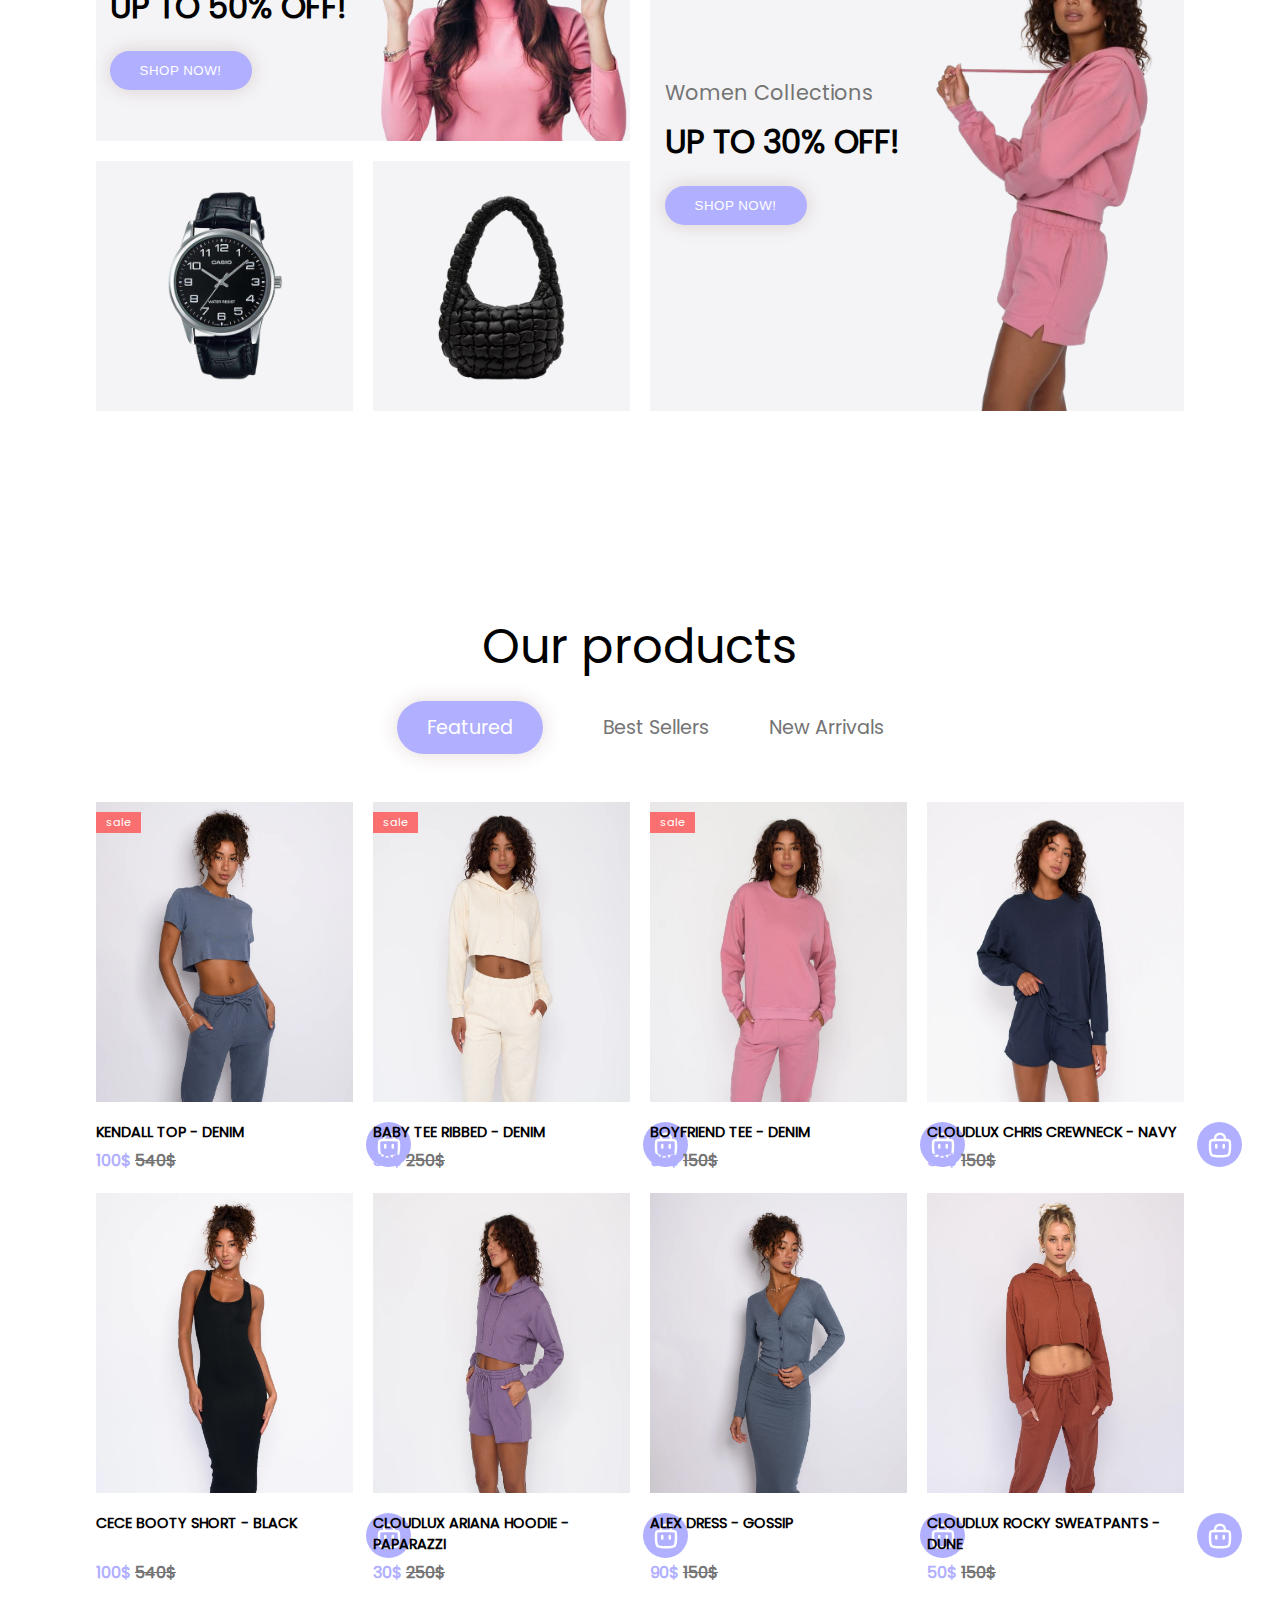
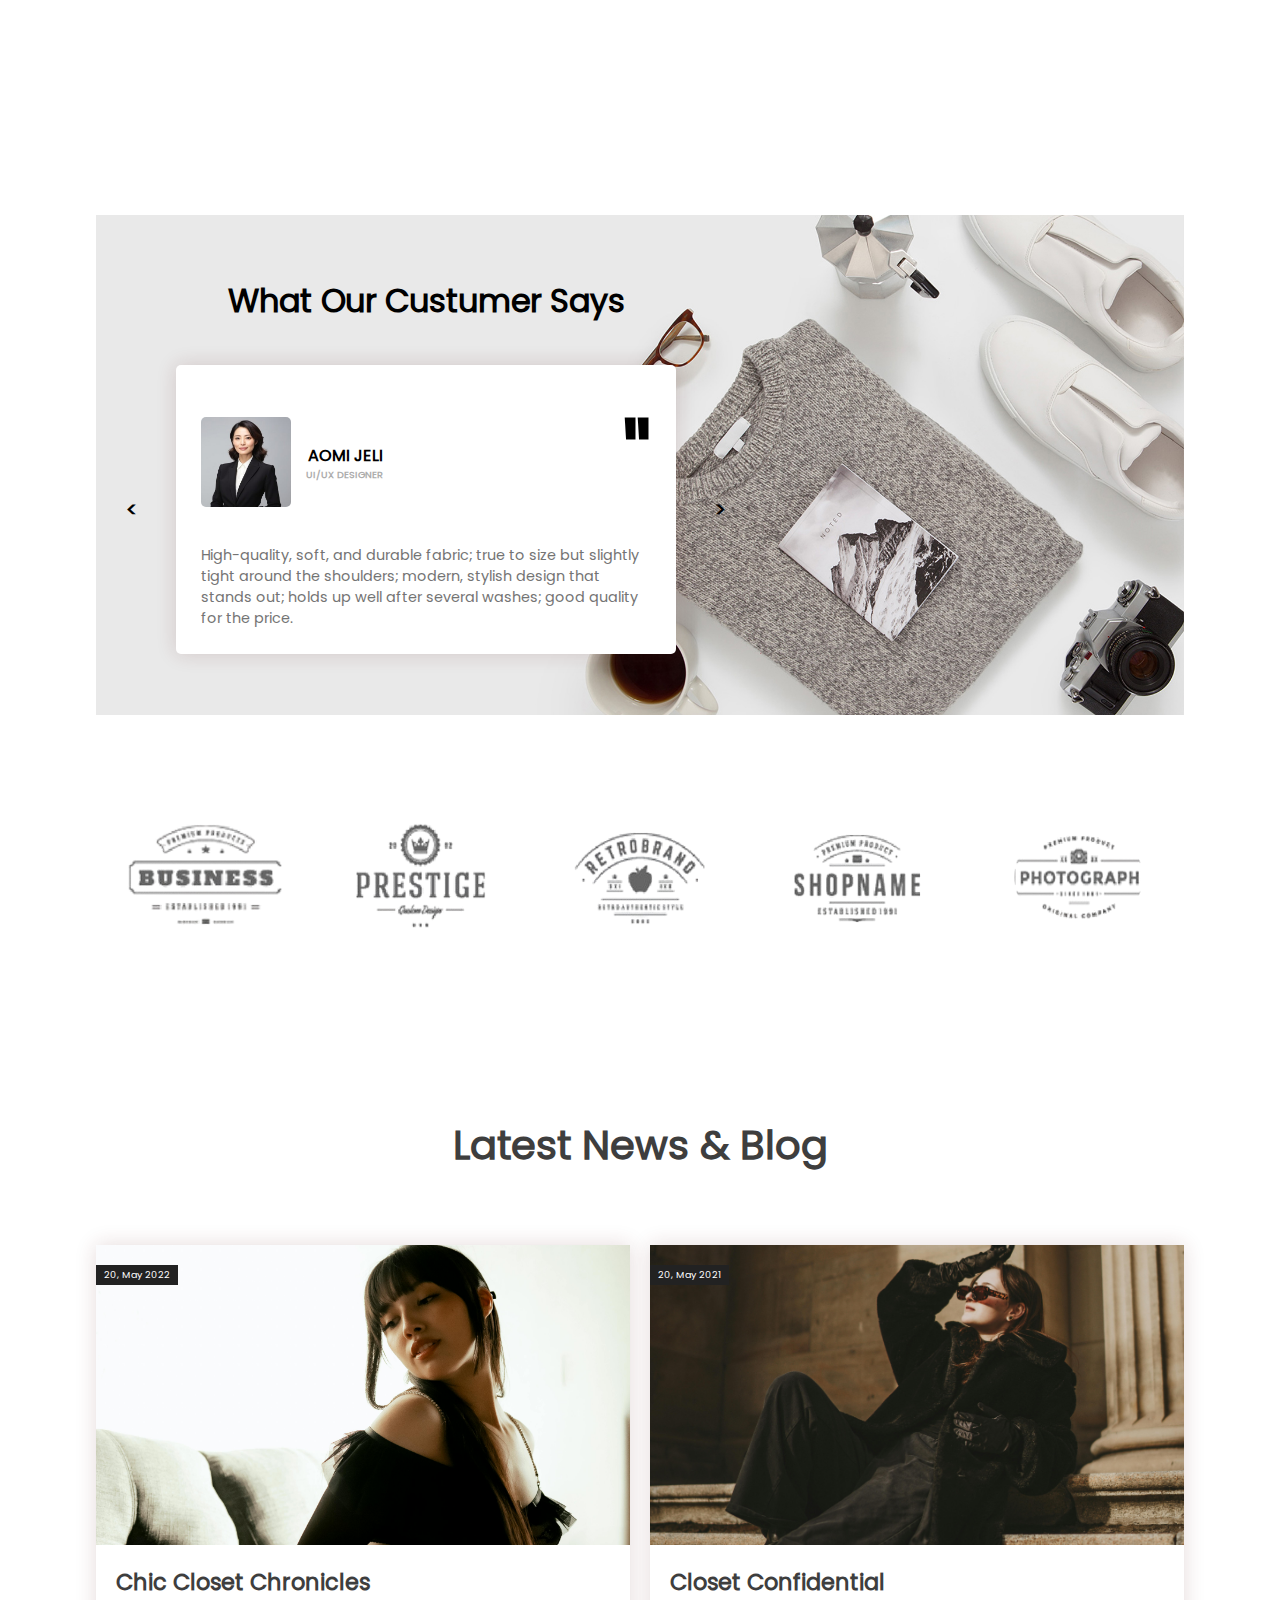
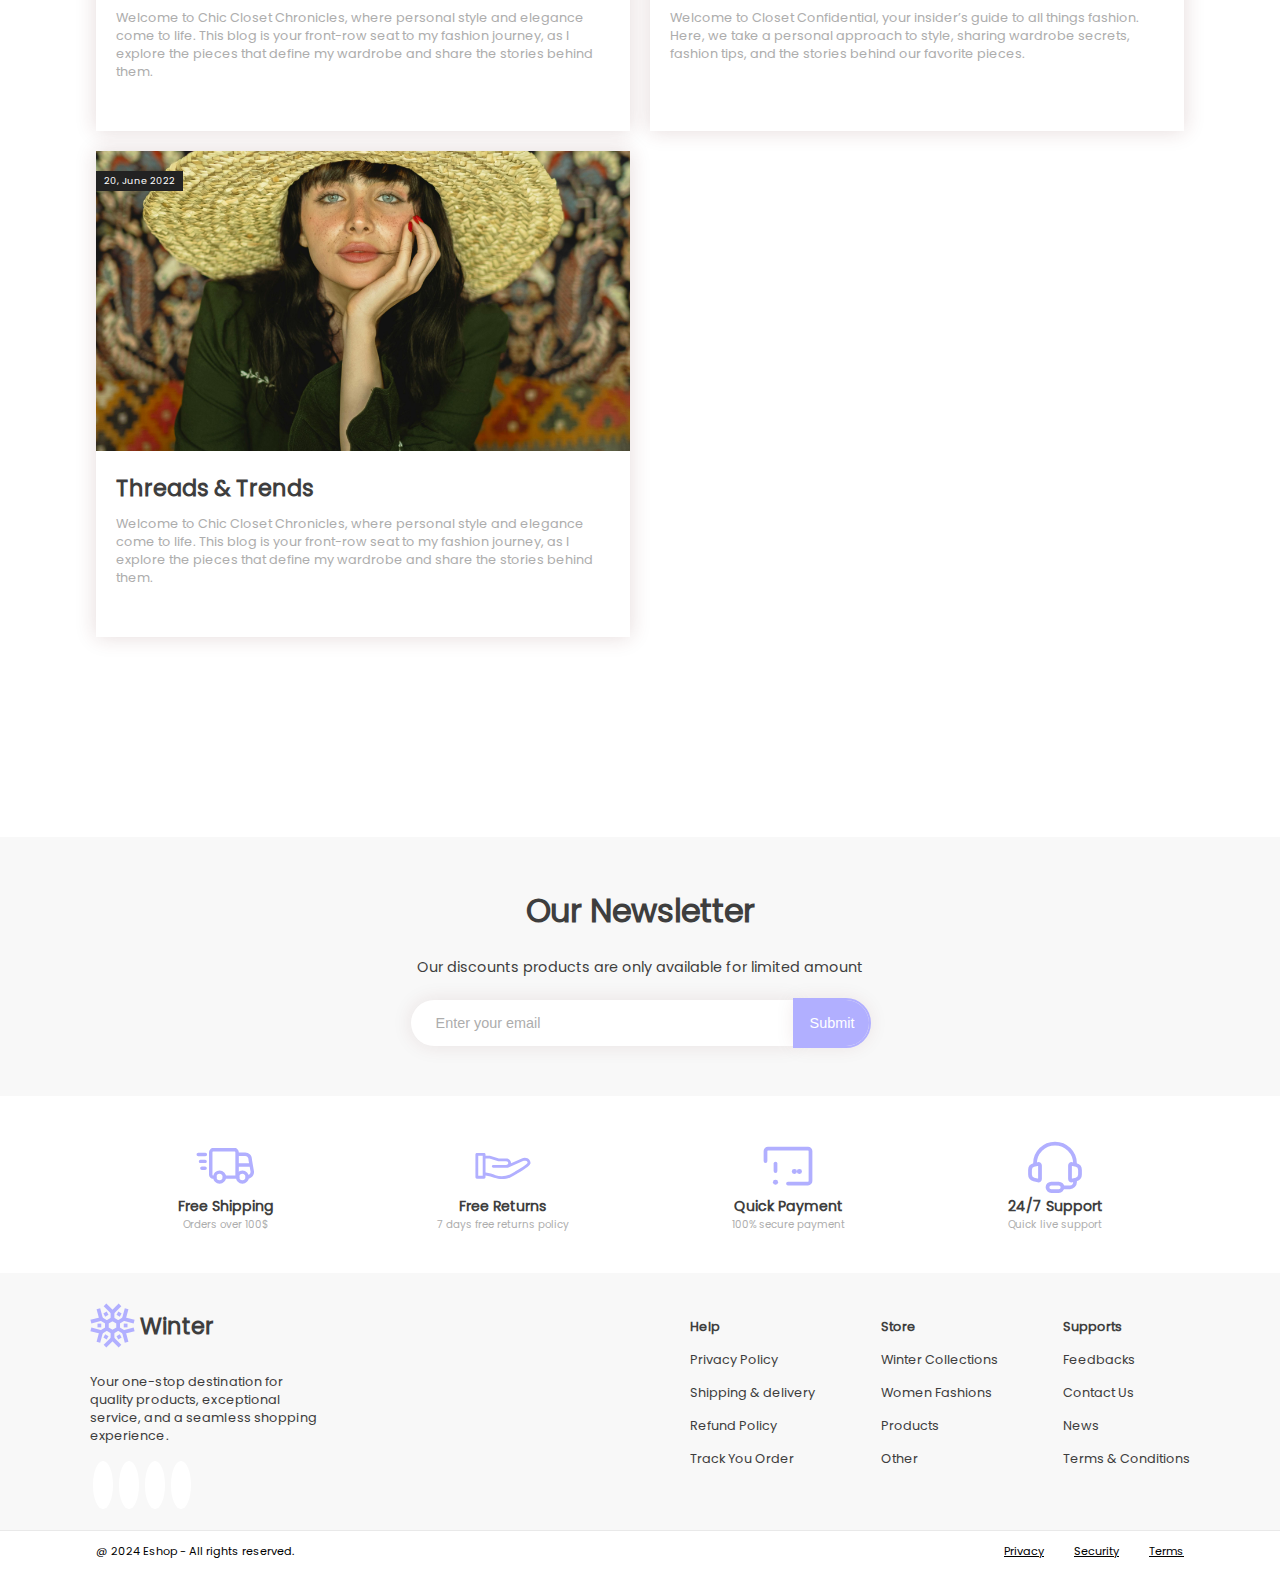
==== commit f1477360: "" ====
--- a/index.html
+++ b/index.html
@@ -217,6 +217,310 @@
             </div>
         </section>
 
+        <section class="collections">
+            <div class="grid-container-collections">
+                <div class="winter-collection-container">
+                    <div class="winter-collection">
+                        <div class="winter-collection-title">Winter Collections</div>
+                        <div class="winter-collection-description">UP TO 50% OFF!</div>
+                        <button class="winter-collection-button">SHOP NOW!</button>
+                    </div>
+                    <img src="img/collections/surprised.png" alt="" class="winter-collection-img">
+                </div>
+
+                <div class="watch">
+                    <img src="img/collections/watch.png" alt="" class="collection-watch collection">
+                </div>
+
+                <div class="bag">
+                    <img src="img/collections/bag.png" alt="" class="collection-bag collection">
+                </div>
+
+                <div class="womens-collection-container">
+                    <div class="women-collection">
+                        <h1 class="women-collection-title">Women Collections</h1>
+                        <h4 class="women-collection-description">UP TO 30% OFF!</h4>
+                        <button type="button" title="nadd" class="women-collection-button">SHOP NOW!</button>
+                    </div>
+                    <img src="img/collections/winter3.png" alt="" class="women-collection-img">
+                </div>
+
+            </div>
+        </section>
+
+          <section class="pruducts-container">
+            <div class="our-products">Our products</div>
+            <ul class="products-navigation-bar">
+                <li class="active-link">Featured</li>
+                <li>Best Sellers</li>
+                <li>New Arrivals</li>
+            </ul>
+            <div class="grid-products-container">
+
+                <div class="producs-card sale">
+                    <img src="img/products model/model1.jpg" alt="" class="product-image">
+                    <div class="sub-card">
+                        <div class="sub-card-card">
+                            <div class="product-name">KENDALL TOP - DENIM</div>
+                            <div class="price-stars-container">
+                                <div class="price">100$ <s>540$</s></div>
+                                <div class="stars-container-two">
+                                    <i class="fa-solid fa-star stars"></i>
+                                    <i class="fa-solid fa-star stars"></i>
+                                    <i class="fa-solid fa-star stars"></i>
+                                    <i class="fa-solid fa-star stars"></i>
+                                    <i class="fa-solid fa-star stars"></i>
+                                </div>
+                            </div>
+                        </div>
+                        <div class="cart-icon">
+                            <img src="svgs/bag.svg" alt="" class="cart">
+                        </div>
+                    </div>
+                </div>
+
+                <div class="producs-card sale">
+                    <img src="img/products model/model2.jpg" alt="" class="product-image">
+                    <div class="sub-card">
+                        <div class="sub-card-card">
+                            <div class="product-name">BABY TEE RIBBED - DENIM</div>
+                            <div class="price-stars-container">
+                                <div class="price">30$ <s>250$</s></div>
+                                <div class="stars-container-two">
+                                    <i class="fa-solid fa-star stars"></i>
+                                    <i class="fa-solid fa-star stars"></i>
+                                    <i class="fa-solid fa-star stars"></i>
+                                    <i class="fa-solid fa-star stars"></i>
+                                    <i class="fa-solid fa-star stars"></i>
+                                </div>
+                            </div>
+                        </div>
+                        <div class="cart-icon">
+                            <img src="svgs/bag.svg" alt="" class="cart">
+                        </div>
+                    </div>
+                </div>
+
+                <div class="producs-card sale">
+                    <img src="img/products model/model3.jpg" alt="" class="product-image">
+                    <div class="sub-card">
+                        <div class="sub-card-card">
+                            <div class="product-name">BOYFRIEND TEE - DENIM</div>
+                            <div class="price-stars-container">
+                                <div class="price">90$ <s>150$</s></div>
+                                <div class="stars-container-two">
+                                    <i class="fa-solid fa-star stars"></i>
+                                    <i class="fa-solid fa-star stars"></i>
+                                    <i class="fa-solid fa-star stars"></i>
+                                    <i class="fa-solid fa-star stars"></i>
+                                    <i class="fa-solid fa-star stars"></i>
+                                </div>
+                            </div>
+                        </div>
+                        <div class="cart-icon">
+                            <img src="svgs/bag.svg" alt="" class="cart">
+                        </div>
+                    </div>
+                </div>
+
+                <div class="producs-card">
+                    <img src="img/products model/model4.jpg" alt="" class="product-image">
+                    <div class="sub-card">
+                        <div class="sub-card-card">
+                            <div class="product-name">CLOUDLUX CHRIS CREWNECK - NAVY</div>
+                            <div class="price-stars-container">
+                                <div class="price">50$ <s>150$</s></div>
+                                <div class="stars-container-two">
+                                    <i class="fa-solid fa-star stars"></i>
+                                    <i class="fa-solid fa-star stars"></i>
+                                    <i class="fa-solid fa-star stars"></i>
+                                    <i class="fa-solid fa-star stars"></i>
+                                    <i class="fa-solid fa-star stars"></i>
+                                </div>
+                            </div>
+                        </div>
+                        <div class="cart-icon">
+                            <img src="svgs/bag.svg" alt="" class="cart">
+                        </div>
+                    </div>
+                </div>
+                <div class="producs-card">
+                    <img src="img/products model/model5.jpg" alt="" class="product-image">
+                    <div class="sub-card">
+                        <div class="sub-card-card">
+                            <div class="product-name">CECE BOOTY SHORT - BLACK</div>
+                            <div class="price-stars-container">
+                                <div class="price">100$ <s>540$</s></div>
+                                <div class="stars-container-two">
+                                    <i class="fa-solid fa-star stars"></i>
+                                    <i class="fa-solid fa-star stars"></i>
+                                    <i class="fa-solid fa-star stars"></i>
+                                    <i class="fa-solid fa-star stars"></i>
+                                    <i class="fa-solid fa-star stars"></i>
+                                </div>
+                            </div>
+                        </div>
+                        <div class="cart-icon">
+                            <img src="svgs/bag.svg" alt="" class="cart">
+                        </div>
+                    </div>
+                </div>
+
+                <div class="producs-card">
+                    <img src="img/products model/model6.jpg" alt="" class="product-image">
+                    <div class="sub-card">
+                        <div class="sub-card-card">
+                            <div class="product-name">CLOUDLUX ARIANA HOODIE - PAPARAZZI</div>
+                            <div class="price-stars-container">
+                                <div class="price">30$ <s>250$</s></div>
+                                <div class="stars-container-two">
+                                    <i class="fa-solid fa-star stars"></i>
+                                    <i class="fa-solid fa-star stars"></i>
+                                    <i class="fa-solid fa-star stars"></i>
+                                    <i class="fa-solid fa-star stars"></i>
+                                    <i class="fa-solid fa-star stars"></i>
+                                </div>
+                            </div>
+                        </div>
+                        <div class="cart-icon">
+                            <img src="svgs/bag.svg" alt="" class="cart">
+                        </div>
+                    </div>
+                </div>
+
+                <div class="producs-card">
+                    <img src="img/products model/model7.jpg" alt="" class="product-image">
+                    <div class="sub-card">
+                        <div class="sub-card-card">
+                            <div class="product-name">ALEX DRESS - GOSSIP</div>
+                            <div class="price-stars-container">
+                                <div class="price">90$ <s>150$</s></div>
+                                <div class="stars-container-two">
+                                    <i class="fa-solid fa-star stars"></i>
+                                    <i class="fa-solid fa-star stars"></i>
+                                    <i class="fa-solid fa-star stars"></i>
+                                    <i class="fa-solid fa-star stars"></i>
+                                    <i class="fa-solid fa-star stars"></i>
+                                </div>
+                            </div>
+                        </div>
+                        <div class="cart-icon">
+                            <img src="svgs/bag.svg" alt="" class="cart">
+                        </div>
+                    </div>
+                </div>
+
+                <div class="producs-card">
+                    <img src="img/products model/model8.jpg" alt="" class="product-image">
+                    <div class="sub-card">
+                        <div class="sub-card-card">
+                            <div class="product-name">CLOUDLUX ROCKY SWEATPANTS - DUNE</div>
+                            <div class="price-stars-container">
+                                <div class="price">50$ <s>150$</s></div>
+                                <div class="stars-container-two">
+                                    <i class="fa-solid fa-star stars"></i>
+                                    <i class="fa-solid fa-star stars"></i>
+                                    <i class="fa-solid fa-star stars"></i>
+                                    <i class="fa-solid fa-star stars"></i>
+                                    <i class="fa-solid fa-star stars"></i>
+                                </div>
+                            </div>
+                        </div>
+                        <div class="cart-icon">
+                            <img src="svgs/bag.svg" alt="" class="cart">
+                        </div>
+                    </div>
+                </div>             
+            </div>
+            <div class="dots-page">
+                <i class="fa-solid fa-circle active"></i>
+                <i class="fa-solid fa-circle"></i>
+            </div>   
+        </section>
+
+        
+        <section class="testimonials-container">
+            <div class="costumer-say">
+                <h3>What Our Custumer Says</h3>
+                <div class="costumer">
+
+                    <div class="costumer-profile">
+
+                        <div class="costumer-profile-container">
+                            <img src="img/profile icon/testimonials/profile2.jpg" alt="" class="costumer-profile-img">
+                            <div>
+                                <h1>AOMI JELI</h1>
+                                <h6>UI/UX DESIGNER</h6>
+                            </div>
+                        </div>
+                        <h2>"</h2>
+
+                    </div>
+                    <div class="costumer-description">
+                        High-quality, soft, and durable fabric; true to size but
+                        slightly tight around the shoulders; modern, stylish design 
+                        that stands out; holds up well after several washes; good 
+                        quality for the price.
+                    </div>
+
+                </div>
+            </div>
+
+            <section class="companies">
+                    <img src="img/companies/company1.png" alt="">
+                    <img src="img/companies/company2.png" alt="">
+                    <img src="img/companies/company3.png" alt="">
+                    <img src="img/companies/company4.png" alt="">
+                    <img src="img/companies/company5.png" alt="">
+            </section>
+
+        </section>
+
+
+
+        <section class="news-blog">
+            <h1>Latest News & Blog</h1>
+            <div class="news-blog-container" data-date="20, May 2022">
+                <img src="img/blog-img/model1.jpg" alt="" class="news-blog-img">
+                <div class="news-blog-sub-container">
+                    <h5>Chic Closet Chronicles</h5>
+                    <p>
+                        Welcome to Chic Closet Chronicles, where personal 
+                        style and elegance come to life. This blog is your 
+                        front-row seat to my fashion journey, as I explore 
+                        the pieces that define my wardrobe and share the 
+                        stories behind them.
+                    </p>
+                </div>
+            </div>
+            
+            <div class="news-blog-container" data-date="20, May 2021">
+                <img src="img/blog-img/model2.jpg" alt="" class="news-blog-img">
+                <div class="news-blog-sub-container">
+                    <h5>Closet Confidential</h5>
+                    <p>
+                        Welcome to Closet Confidential, your insider’s guide to 
+                        all things fashion. Here, we take a personal approach to 
+                        style, sharing wardrobe secrets, fashion tips, and the 
+                        stories behind our favorite pieces.
+                    </p>
+                </div>
+            </div>
+
+            <div class="news-blog-container" data-date="20, June 2022">
+                <img src="img/blog-img/model3.jpg" alt="" class="news-blog-img" >
+                <div class="news-blog-sub-container">
+                    <h5>Threads & Trends</h5>
+                    <p>
+                        Welcome to Chic Closet Chronicles, where personal style 
+                        and elegance come to life. This blog is your front-row 
+                        seat to my fashion journey, as I explore the pieces that 
+                        define my wardrobe and share the stories behind them.
+                    </p>
+                </div>
+            </div>
+        </section>
+
 </main>
 
 
--- a/stylings/general.css
+++ b/stylings/general.css
@@ -141,42 +141,4 @@
     --stars: rgb(255, 199, 108);
 
     --primary-transition: .15s;
-}
-
-
-
-
-/* ?QUERIES */
-@media only screen and (max-width: 1300px) {
-
-    header .website-icon-name,
-    nav .navigation-links {
-        display: none;
-        opacity: 0;
-    }
-
-    .burger-container {
-
-        &>.burger-nav {
-            display: block;
-        }
-    }
-
-    .homepage .right-homepage {
-        display: none;
-        opacity: 0;
-    }
-
-
-    .search-bar-container {
-        margin-left: 20px;
-
-        &>.search-input {
-            width: 40vw;
-        }
-    }
-
-    main .homepage {
-        grid-template-columns: 1fr;
-    }
 }--- a/stylings/header.css
+++ b/stylings/header.css
@@ -177,4 +177,57 @@
     }
 }
 
-/* ?768 */+/* ?QUERIES */
+@media only screen and (max-width: 1300px) {
+    header .search-bar-container {
+        &>input {
+            display: none;
+        }
+
+        &>.submit-button {
+            border-radius: 50%;
+        }
+    }
+
+    .homepage .right-homepage {
+        display: none;
+        opacity: 0;
+    }
+
+    .search-bar-container {
+        margin-left: 20px;
+
+        &>.search-input {
+            width: 40vw;
+        }
+    }
+
+    main .homepage {
+        grid-template-columns: 1fr;
+    }
+}
+
+@media only screen and (max-width: 1000px) {
+
+    header .search-bar-container {
+        &>input {
+            display: block;
+        }
+
+        &>.submit-button {
+            border-radius: 0px 40px 40px 0px;
+        }
+    }
+
+    header .website-icon-name,
+    nav .navigation-links {
+        display: none;
+        opacity: 0;
+    }
+
+    .burger-container {
+        &>.burger-nav {
+            display: block;
+        }
+    }
+}--- a/stylings/homepage.css
+++ b/stylings/homepage.css
@@ -217,6 +217,12 @@
     }
 }
 
+@media only screen and (max-width:500px) {
+    main .confetti {
+        display: none;
+    }
+}
+
 
 /* ?950 */
 @media only screen and (max-width:900px) {
--- a/stylings/trending.css
+++ b/stylings/trending.css
@@ -11,7 +11,7 @@
    grid-column: 1/ -1;
 
    font-family: Poppins;
-   font-size: clamp(2rem, 2.3rem, 2.5rem);
+   font-size: var(--step-2);
 
    text-align: center;
    color: var(--txt-black);
--- a/stylings/clamps.css
+++ b/stylings/clamps.css
@@ -7,6 +7,6 @@
    --step-1: clamp(1.2rem, 0.9652rem + 1.1739vw, 1.875rem);
    --step-2: clamp(1.44rem, 1.1257rem + 1.5717vw, 2.3438rem);
    --step-3: clamp(1.728rem, 1.31rem + 2.0899vw, 2.9297rem);
-   --step-4: clamp(2.0736rem, 1.5211rem + 2.7626vw, 3.6621rem);
+   --step-4: clamp(2.8736rem, 1.5211rem + 2.7626vw, 3.6621rem);
    --step-5: clamp(2.4883rem, 1.7616rem + 3.6336vw, 4.5776rem);
 }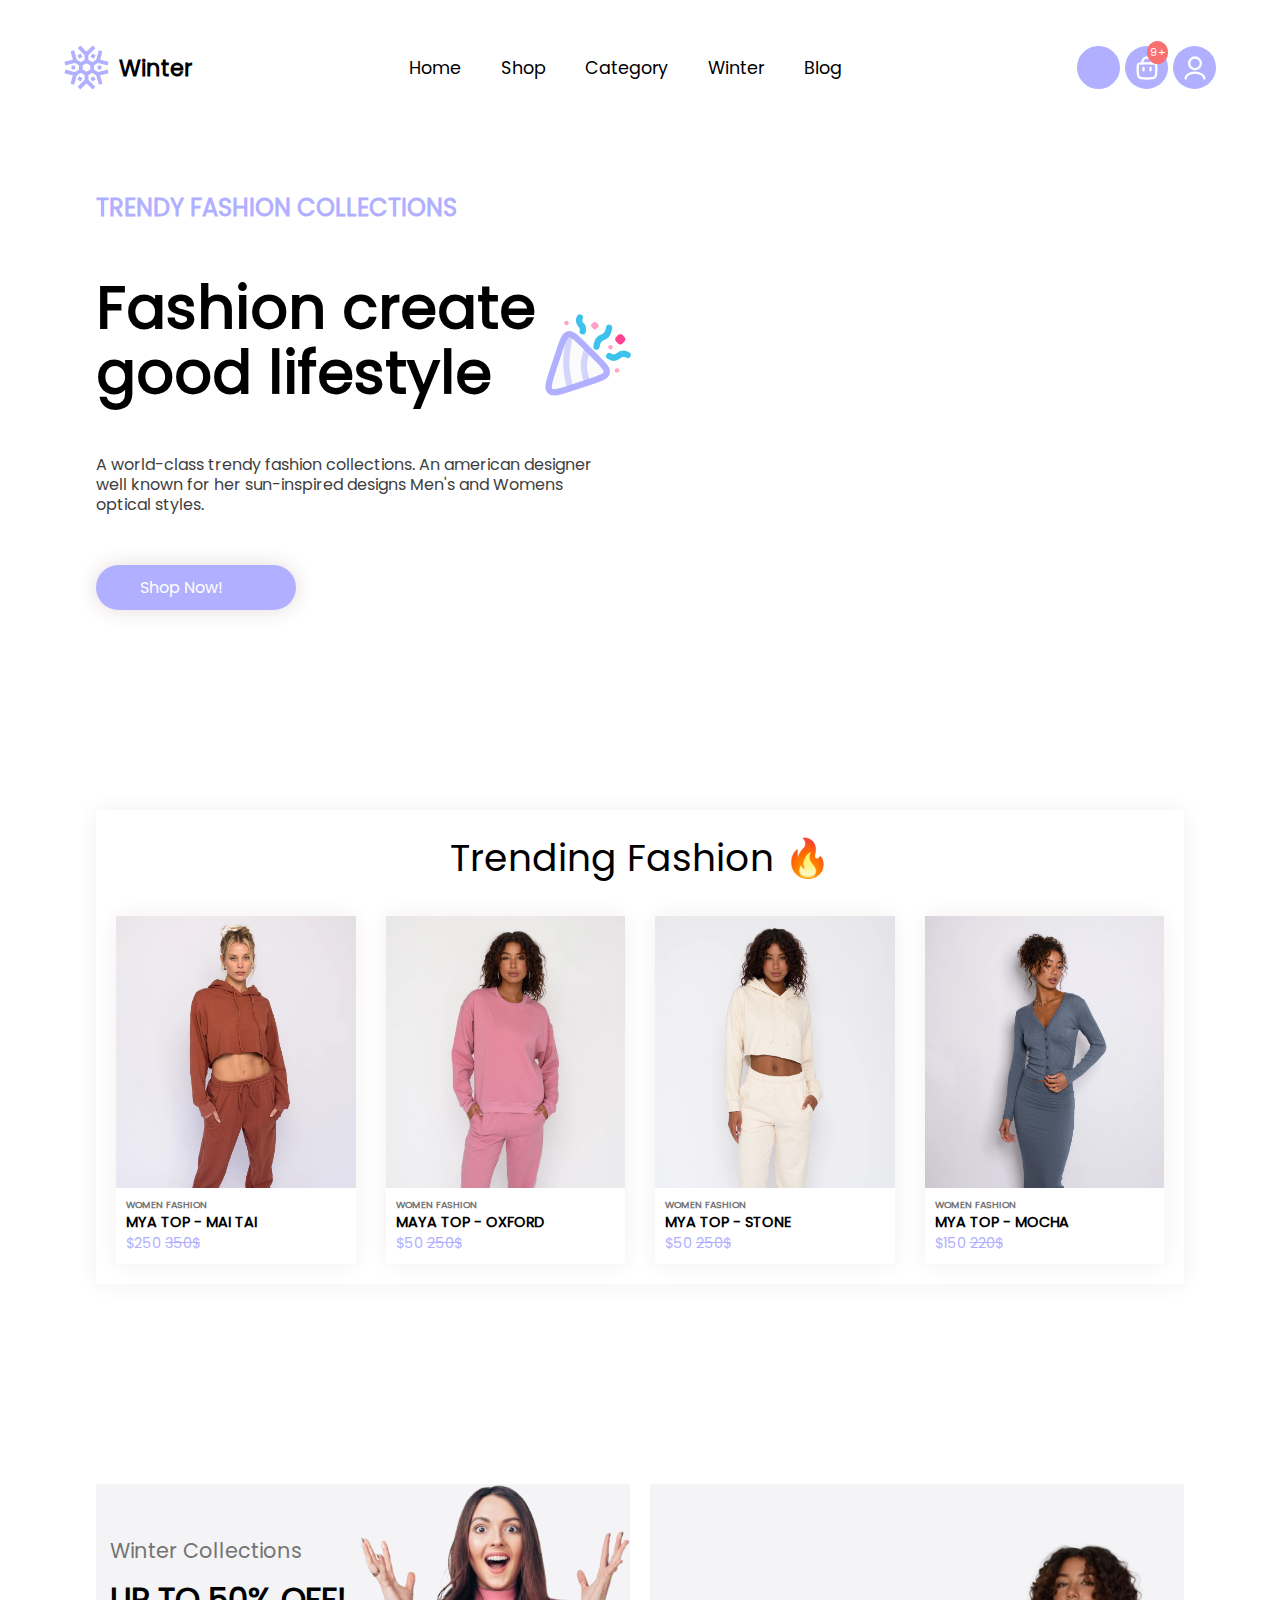
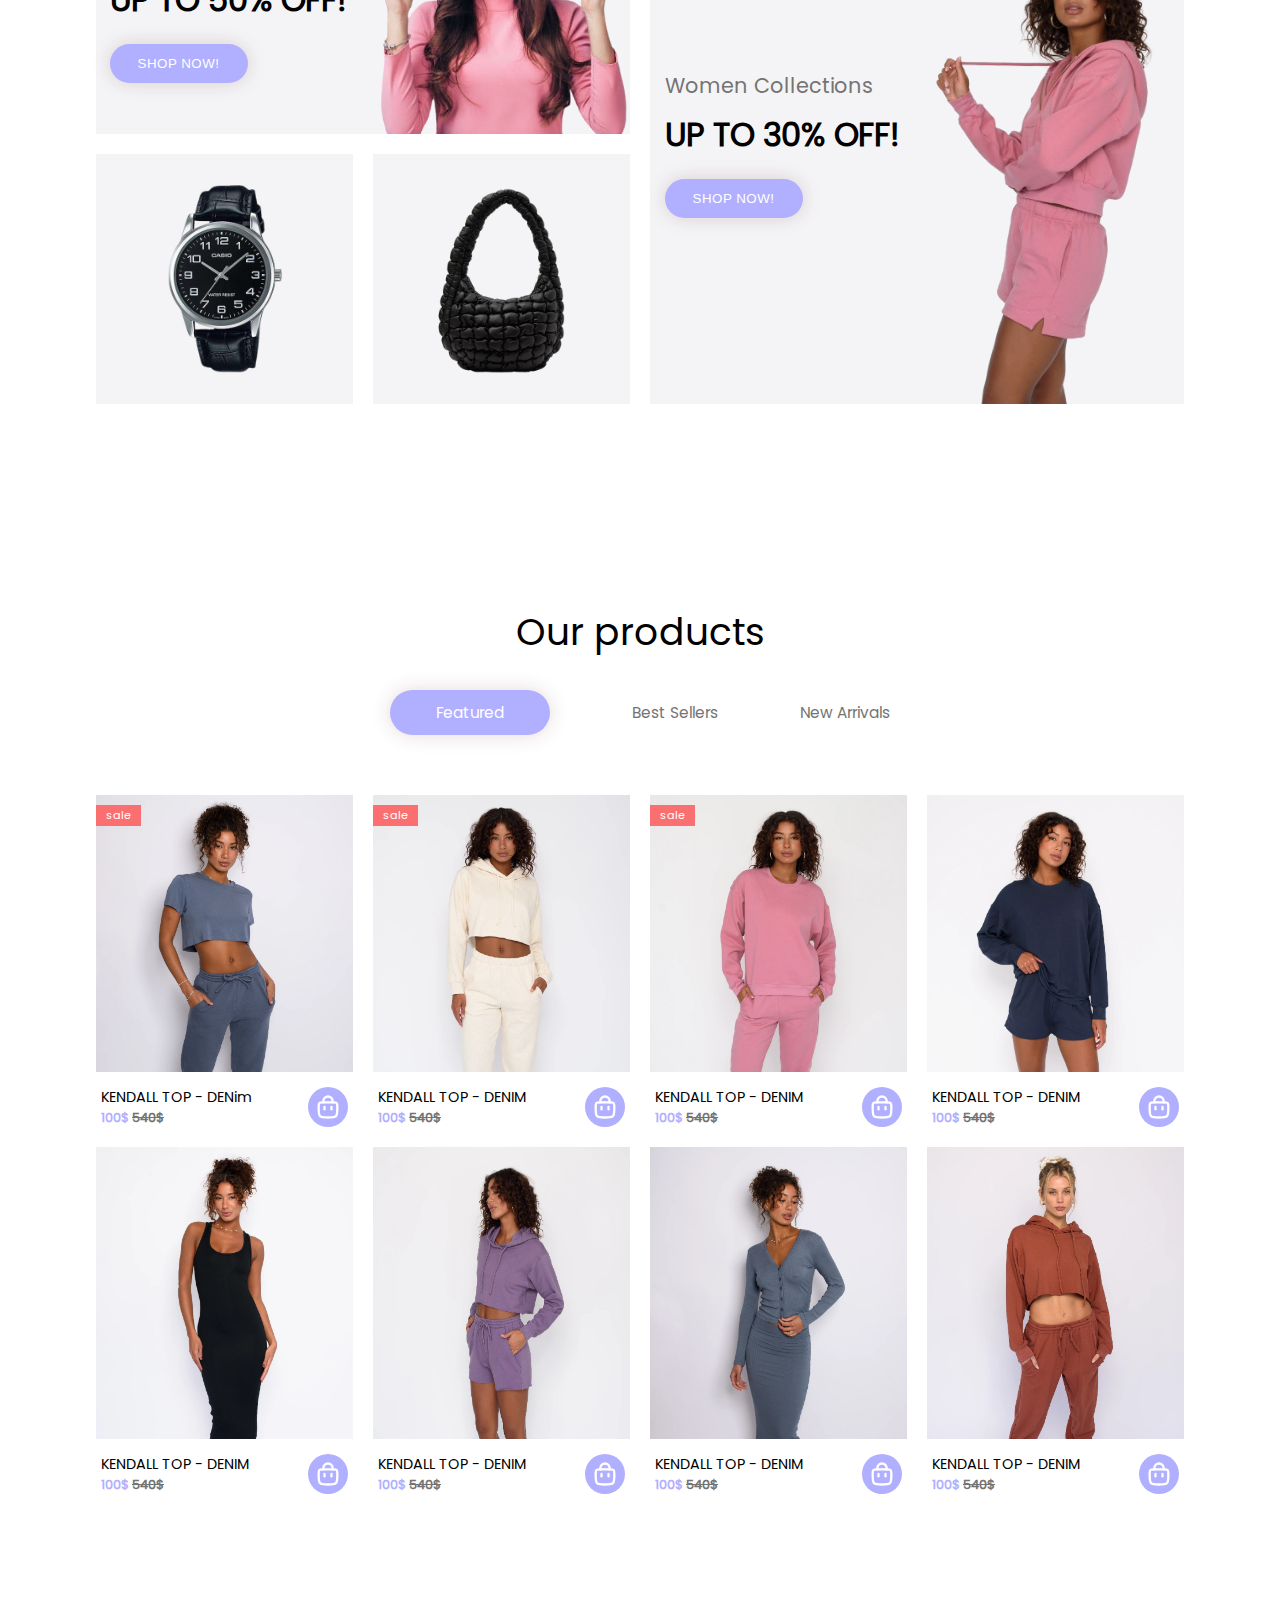
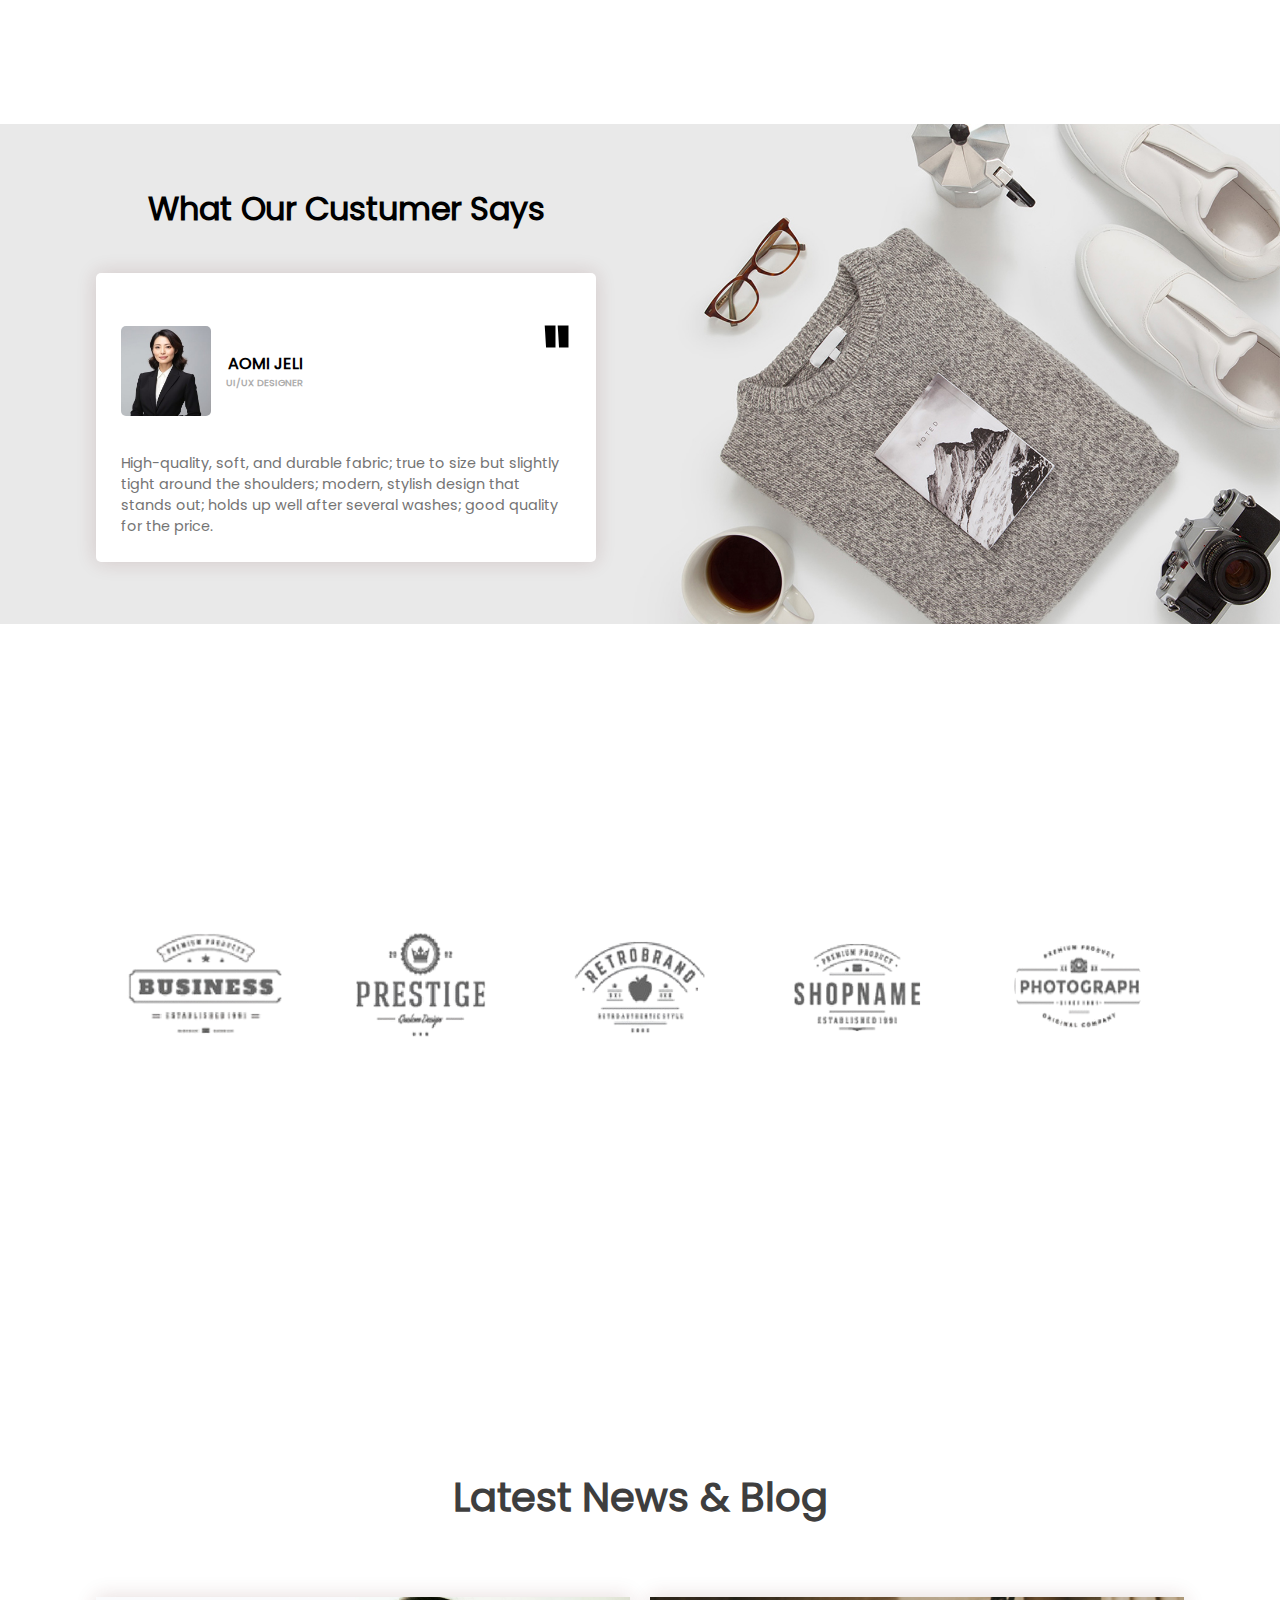
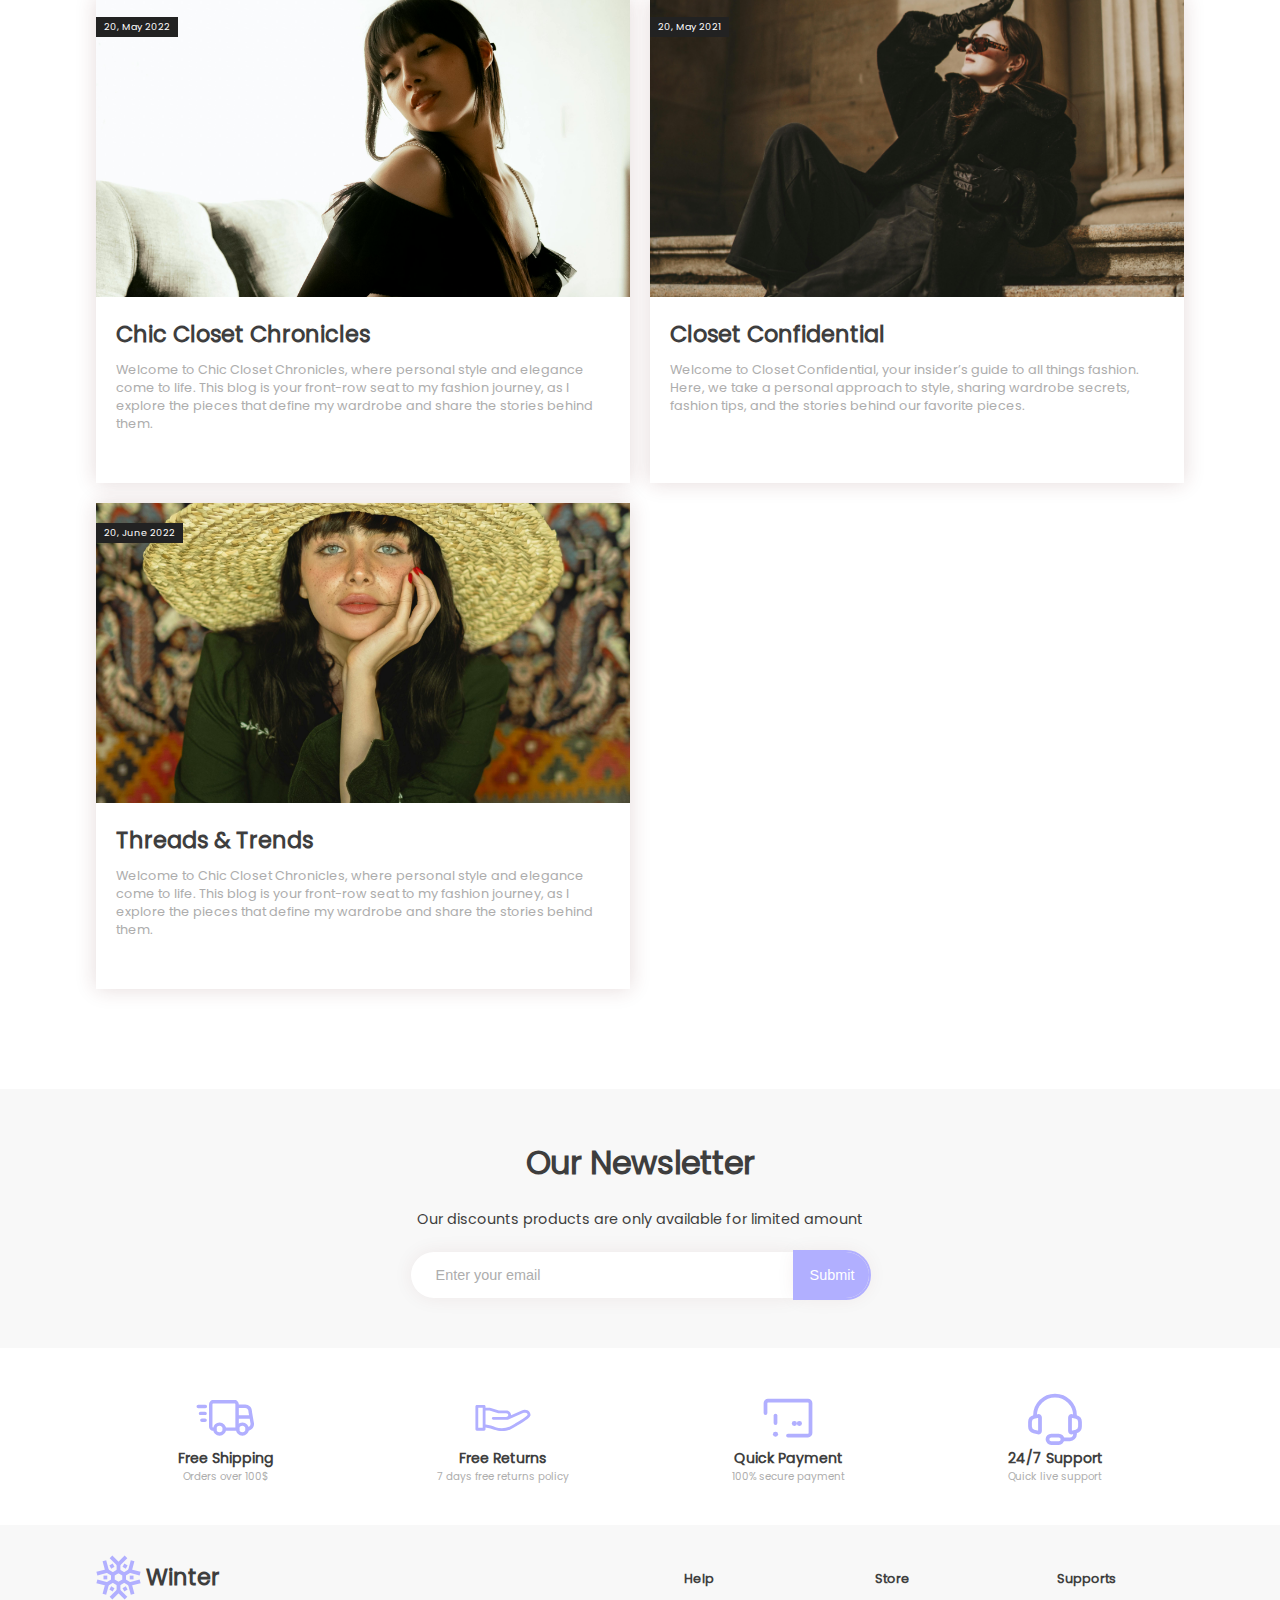
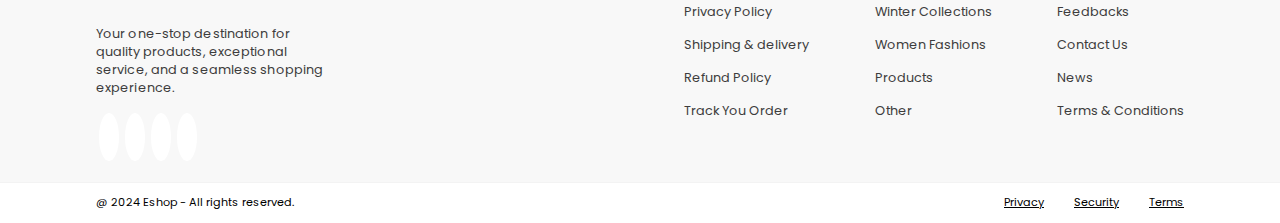
==== commit c5638390: "" ====
--- a/index.html
+++ b/index.html
@@ -25,7 +25,7 @@
 <body>
 
 <!-- ?HEADER -->
-    <header>
+    <header class="header-container">
         <a href="#" class="website-icon-name">
             <img src="svgs/store.svg" alt="" class="icon">
             <h1 class="name">Winter</h1>
@@ -55,10 +55,51 @@
             <button type="button" title="button" class="submit-button">
                 <i class="fa-solid fa-magnifying-glass search-icon"></i>
             </button>
-            <div class="cart-container">
-                <img src="svgs/bag.svg" alt="" class="cart">
-                <div class="cart-notif">9+</div>
-            </div>
+
+            <details class="cart-main-container" open>
+                <summary class="cart-container" >
+                    <img src="svgs/bag.svg" alt="" class="cart">
+                    <div class="cart-notif">9+</div>
+                </summary>
+                <ul class="list-options">
+                    <h4>Recently Added Products</h4>
+                    <li class="cart-items">
+                        <img src="item1.jpg" alt="">
+                        <h1>MANDI BOTTOM - HONEY</h1>
+                        <h5>&#8369; 2,400</h5>
+                    </li>
+
+                    <li class="cart-items">
+                        <img src="item2.jpg" alt="">
+                        <h1>SONNY TOP - HONEY</h1>
+                        <h5>&#8369; 4,599</h5>
+                    </li>
+
+                    <li class="cart-items">
+                        <img src="item3.jpg" alt="">
+                        <h1>MANDI BOTTOM - BONITA</h1>
+                        <h5>&#8369; 1,999</h5>
+                    </li>
+
+                    <li class="cart-items">
+                        <img src="item4.jpg" alt="">
+                        <h1>JEAN TOP - CRUSH</h1>
+                        <h5>&#8369; 3,499</h5>
+                    </li>
+
+                    <li class="cart-items">
+                        <img src="item5.jpg" alt="">
+                        <h1>JEAN TOP - SOL</h1>
+                        <h5>&#8369; 4,000</h5>
+                    </li>
+
+                    <div class="cart-footer">
+                        288 more products in cart 
+                        <span>View my shopping cart</span>
+                    </div>
+                </ul>
+            </details>
+
             <div class="profile-container">
                 <img src="svgs/profile.svg" alt="" class="cart">
             </div>
@@ -66,7 +107,7 @@
         </div>
     </header> 
 
-    <main>  
+    <main class="main-container">  
         <section class="homepage">
             <div class="left-homepage">
                 <div class="left-title-container">
@@ -121,8 +162,8 @@
             <h1 class="cards-title"> Trending Fashion 🔥</h1>
             
             <div class="card">
-                <img src="" alt="woman in bikini" class="card_img" alt="Woman in bikini">
-                <!-- <img src="img/trending/model1.webp" alt="" class="card_img"> -->
+                <!-- <img src="" alt="woman in bikini" class="card_img" alt="Woman in bikini"> -->
+                <img src="img/products model/model1.jpg" alt="" class="card_img">
                 <div class="sub__card">
                     <div class="card__sub-title">WOMEN FASHION</div>
                     <div class="card__title">MYA TOP - MOCHA</div>
@@ -140,8 +181,8 @@
             </div>
 
             <div class="card">
-                <img src="" alt="woman in bikini" class="card_img">
-                <!-- <img src="img/trending/model2.webp" alt="" class="card_img"> -->
+                <!-- <img src="" alt="woman in bikini" class="card_img"> -->
+                <img src="img/products model/model8.jpg" alt="" class="card_img">
                 <div class="sub__card">
                     <div class="card__sub-title">WOMEN FASHION</div>
                     <div class="card__title">MYA TOP - MAI TAI</div>
@@ -159,8 +200,8 @@
             </div>
 
             <div class="card">
-                <img src="" alt="woman in bikini" class="card_img">
-                <!-- <img src="img/trending/model3.webp" alt="" class="card_img"> -->
+                <!-- <img src="" alt="woman in bikini" class="card_img"> -->
+                <img src="img/products model/model3.jpg" alt="" class="card_img">
                 <div class="sub__card">
                     <div class="card__sub-title">WOMEN FASHION</div>
                     <div class="card__title">MAYA TOP - OXFORD</div>
@@ -178,8 +219,8 @@
             </div>
 
             <div class="card">
-                <img src="" alt="woman in bikini" class="card_img">
-                <!-- <img src="img/trending/model4.webp" alt="" class="card_img"> -->
+                <!-- <img src="" alt="woman in bikini" class="card_img"> -->
+                <img src="img/products model/model2.jpg" alt="" class="card_img">
                 <div class="sub__card">
                     <div class="card__sub-title">WOMEN FASHION</div>
                     <div class="card__title">MYA TOP - STONE</div>
@@ -198,8 +239,8 @@
             </div>
 
             <div class="card">
-                <img src="" alt="woman in bikini" class="card_img">
-                <!-- <img src="img/trending/model1.webp" alt="" class="card_img"> -->
+                <!-- <img src="" alt="woman in bikini" class="card_img"> -->
+                <img src="img/products model/model7.jpg" alt="" class="card_img">
                 <div class="sub__card">
                     <div class="card__sub-title">WOMEN FASHION</div>
                     <div class="card__title">MYA TOP - MOCHA</div>
@@ -244,194 +285,195 @@
                     </div>
                     <img src="img/collections/winter3.png" alt="" class="women-collection-img">
                 </div>
-
-            </div>
-        </section>
-
-          <section class="pruducts-container">
+            </div>
+        </section>
+
+        <section class="pruducts-container">
             <div class="our-products">Our products</div>
-            <ul class="products-navigation-bar">
-                <li class="active-link">Featured</li>
-                <li>Best Sellers</li>
-                <li>New Arrivals</li>
+            <ul class="products-navigation-bar filter">
+                <li class="active-link filter-btn" data-filter='featured'>Featured</li>
+                <li class="filter-btn" data-filter='bestseller'>Best Sellers</li>
+                <li class="filter-btn" data-filter='newarrival'>New Arrivals</li>
             </ul>
             <div class="grid-products-container">
 
-                <div class="producs-card sale">
-                    <img src="img/products model/model1.jpg" alt="" class="product-image">
-                    <div class="sub-card">
-                        <div class="sub-card-card">
-                            <div class="product-name">KENDALL TOP - DENIM</div>
-                            <div class="price-stars-container">
-                                <div class="price">100$ <s>540$</s></div>
-                                <div class="stars-container-two">
-                                    <i class="fa-solid fa-star stars"></i>
-                                    <i class="fa-solid fa-star stars"></i>
-                                    <i class="fa-solid fa-star stars"></i>
-                                    <i class="fa-solid fa-star stars"></i>
-                                    <i class="fa-solid fa-star stars"></i>
-                                </div>
-                            </div>
-                        </div>
-                        <div class="cart-icon">
-                            <img src="svgs/bag.svg" alt="" class="cart">
-                        </div>
-                    </div>
-                </div>
-
-                <div class="producs-card sale">
-                    <img src="img/products model/model2.jpg" alt="" class="product-image">
-                    <div class="sub-card">
-                        <div class="sub-card-card">
-                            <div class="product-name">BABY TEE RIBBED - DENIM</div>
-                            <div class="price-stars-container">
-                                <div class="price">30$ <s>250$</s></div>
-                                <div class="stars-container-two">
-                                    <i class="fa-solid fa-star stars"></i>
-                                    <i class="fa-solid fa-star stars"></i>
-                                    <i class="fa-solid fa-star stars"></i>
-                                    <i class="fa-solid fa-star stars"></i>
-                                    <i class="fa-solid fa-star stars"></i>
-                                </div>
-                            </div>
-                        </div>
-                        <div class="cart-icon">
-                            <img src="svgs/bag.svg" alt="" class="cart">
-                        </div>
-                    </div>
-                </div>
-
-                <div class="producs-card sale">
-                    <img src="img/products model/model3.jpg" alt="" class="product-image">
-                    <div class="sub-card">
-                        <div class="sub-card-card">
-                            <div class="product-name">BOYFRIEND TEE - DENIM</div>
-                            <div class="price-stars-container">
-                                <div class="price">90$ <s>150$</s></div>
-                                <div class="stars-container-two">
-                                    <i class="fa-solid fa-star stars"></i>
-                                    <i class="fa-solid fa-star stars"></i>
-                                    <i class="fa-solid fa-star stars"></i>
-                                    <i class="fa-solid fa-star stars"></i>
-                                    <i class="fa-solid fa-star stars"></i>
-                                </div>
-                            </div>
-                        </div>
-                        <div class="cart-icon">
-                            <img src="svgs/bag.svg" alt="" class="cart">
-                        </div>
-                    </div>
-                </div>
-
-                <div class="producs-card">
-                    <img src="img/products model/model4.jpg" alt="" class="product-image">
-                    <div class="sub-card">
-                        <div class="sub-card-card">
-                            <div class="product-name">CLOUDLUX CHRIS CREWNECK - NAVY</div>
-                            <div class="price-stars-container">
-                                <div class="price">50$ <s>150$</s></div>
-                                <div class="stars-container-two">
-                                    <i class="fa-solid fa-star stars"></i>
-                                    <i class="fa-solid fa-star stars"></i>
-                                    <i class="fa-solid fa-star stars"></i>
-                                    <i class="fa-solid fa-star stars"></i>
-                                    <i class="fa-solid fa-star stars"></i>
-                                </div>
-                            </div>
-                        </div>
-                        <div class="cart-icon">
-                            <img src="svgs/bag.svg" alt="" class="cart">
-                        </div>
-                    </div>
-                </div>
-                <div class="producs-card">
-                    <img src="img/products model/model5.jpg" alt="" class="product-image">
-                    <div class="sub-card">
-                        <div class="sub-card-card">
-                            <div class="product-name">CECE BOOTY SHORT - BLACK</div>
-                            <div class="price-stars-container">
-                                <div class="price">100$ <s>540$</s></div>
-                                <div class="stars-container-two">
-                                    <i class="fa-solid fa-star stars"></i>
-                                    <i class="fa-solid fa-star stars"></i>
-                                    <i class="fa-solid fa-star stars"></i>
-                                    <i class="fa-solid fa-star stars"></i>
-                                    <i class="fa-solid fa-star stars"></i>
-                                </div>
-                            </div>
-                        </div>
-                        <div class="cart-icon">
-                            <img src="svgs/bag.svg" alt="" class="cart">
-                        </div>
-                    </div>
-                </div>
-
-                <div class="producs-card">
-                    <img src="img/products model/model6.jpg" alt="" class="product-image">
-                    <div class="sub-card">
-                        <div class="sub-card-card">
-                            <div class="product-name">CLOUDLUX ARIANA HOODIE - PAPARAZZI</div>
-                            <div class="price-stars-container">
-                                <div class="price">30$ <s>250$</s></div>
-                                <div class="stars-container-two">
-                                    <i class="fa-solid fa-star stars"></i>
-                                    <i class="fa-solid fa-star stars"></i>
-                                    <i class="fa-solid fa-star stars"></i>
-                                    <i class="fa-solid fa-star stars"></i>
-                                    <i class="fa-solid fa-star stars"></i>
-                                </div>
-                            </div>
-                        </div>
-                        <div class="cart-icon">
-                            <img src="svgs/bag.svg" alt="" class="cart">
-                        </div>
-                    </div>
-                </div>
-
-                <div class="producs-card">
-                    <img src="img/products model/model7.jpg" alt="" class="product-image">
-                    <div class="sub-card">
-                        <div class="sub-card-card">
-                            <div class="product-name">ALEX DRESS - GOSSIP</div>
-                            <div class="price-stars-container">
-                                <div class="price">90$ <s>150$</s></div>
-                                <div class="stars-container-two">
-                                    <i class="fa-solid fa-star stars"></i>
-                                    <i class="fa-solid fa-star stars"></i>
-                                    <i class="fa-solid fa-star stars"></i>
-                                    <i class="fa-solid fa-star stars"></i>
-                                    <i class="fa-solid fa-star stars"></i>
-                                </div>
-                            </div>
-                        </div>
-                        <div class="cart-icon">
-                            <img src="svgs/bag.svg" alt="" class="cart">
-                        </div>
-                    </div>
-                </div>
-
-                <div class="producs-card">
-                    <img src="img/products model/model8.jpg" alt="" class="product-image">
-                    <div class="sub-card">
-                        <div class="sub-card-card">
-                            <div class="product-name">CLOUDLUX ROCKY SWEATPANTS - DUNE</div>
-                            <div class="price-stars-container">
-                                <div class="price">50$ <s>150$</s></div>
-                                <div class="stars-container-two">
-                                    <i class="fa-solid fa-star stars"></i>
-                                    <i class="fa-solid fa-star stars"></i>
-                                    <i class="fa-solid fa-star stars"></i>
-                                    <i class="fa-solid fa-star stars"></i>
-                                    <i class="fa-solid fa-star stars"></i>
-                                </div>
-                            </div>
-                        </div>
-                        <div class="cart-icon">
-                            <img src="svgs/bag.svg" alt="" class="cart">
-                        </div>
-                    </div>
-                </div>             
-            </div>
+                <div class="product-card sale" data-category='featured'>
+                    <img src="img/products model/model1.jpg" alt="KENDALL TOP - DENIM" class="product-image" >
+                    <div class="product-sub-container">
+                        <div class="product-description-container">
+                            <h2 class="product-name">KENDALL TOP - DENim</h2>
+                            <div class="product-price-stars-container">
+                                <span class="product-price">100$ <s>540$</s></span>
+                                <div class="product-stars-container">
+                                    <i class="fa-solid fa-star stars"></i>
+                                    <i class="fa-solid fa-star stars"></i>
+                                    <i class="fa-solid fa-star stars"></i>
+                                    <i class="fa-solid fa-star stars"></i>
+                                    <i class="fa-solid fa-star stars"></i>
+                                </div>
+                            </div>
+                        </div>
+                        <button type="button" title="cart-button" class="product-cart-icon-container">
+                            <img src="svgs/bag.svg" alt="" class="cart">
+                        </button>
+                    </div>
+                </div>
+
+                <div class="product-card sale" data-category='featured'>
+                    <img src="img/products model/model2.jpg" alt="KENDALL TOP - DENIM" class="product-image">
+                    <div class="product-sub-container">
+                        <div class="product-description-container">
+                            <h2 class="product-name">KENDALL TOP - DENIM</h2>
+                            <div class="product-price-stars-container">
+                                <span class="product-price">100$ <s>540$</s></span>
+                                <div class="product-stars-container">
+                                    <i class="fa-solid fa-star stars"></i>
+                                    <i class="fa-solid fa-star stars"></i>
+                                    <i class="fa-solid fa-star stars"></i>
+                                    <i class="fa-solid fa-star stars"></i>
+                                    <i class="fa-solid fa-star stars"></i>
+                                </div>
+                            </div>
+                        </div>
+                        <button type="button" title="cart-button" class="product-cart-icon-container">
+                            <img src="svgs/bag.svg" alt="" class="cart">
+                        </button>
+                    </div>
+                </div>
+
+                <div class="product-card sale" data-category='bestseller'>
+                    <img src="img/products model/model3.jpg" alt="KENDALL TOP - DENIM" class="product-image">
+                    <div class="product-sub-container">
+                        <div class="product-description-container">
+                            <h2 class="product-name">KENDALL TOP - DENIM</h2>
+                            <div class="product-price-stars-container">
+                                <span class="product-price">100$ <s>540$</s></span>
+                                <div class="product-stars-container">
+                                    <i class="fa-solid fa-star stars"></i>
+                                    <i class="fa-solid fa-star stars"></i>
+                                    <i class="fa-solid fa-star stars"></i>
+                                    <i class="fa-solid fa-star stars"></i>
+                                    <i class="fa-solid fa-star stars"></i>
+                                </div>
+                            </div>
+                        </div>
+                        <button type="button" title="cart-button" class="product-cart-icon-container">
+                            <img src="svgs/bag.svg" alt="" class="cart">
+                        </button>
+                    </div>
+                </div>
+
+                <div class="product-card" data-category='bestseller'>
+                    <img src="img/products model/model4.jpg" alt="KENDALL TOP - DENIM" class="product-image">
+                    <div class="product-sub-container">
+                        <div class="product-description-container">
+                            <h2 class="product-name">KENDALL TOP - DENIM</h2>
+                            <div class="product-price-stars-container">
+                                <span class="product-price">100$ <s>540$</s></span>
+                                <div class="product-stars-container">
+                                    <i class="fa-solid fa-star stars"></i>
+                                    <i class="fa-solid fa-star stars"></i>
+                                    <i class="fa-solid fa-star stars"></i>
+                                    <i class="fa-solid fa-star stars"></i>
+                                    <i class="fa-solid fa-star stars"></i>
+                                </div>
+                            </div>
+                        </div>
+                        <button type="button" title="cart-button" class="product-cart-icon-container">
+                            <img src="svgs/bag.svg" alt="" class="cart">
+                        </button>
+                    </div>
+                </div>
+
+                <div class="product-card" data-category='bestseller'>
+                    <img src="img/products model/model5.jpg" alt="KENDALL TOP - DENIM" class="product-image">
+                    <div class="product-sub-container">
+                        <div class="product-description-container">
+                            <h2 class="product-name">KENDALL TOP - DENIM</h2>
+                            <div class="product-price-stars-container">
+                                <span class="product-price">100$ <s>540$</s></span>
+                                <div class="product-stars-container">
+                                    <i class="fa-solid fa-star stars"></i>
+                                    <i class="fa-solid fa-star stars"></i>
+                                    <i class="fa-solid fa-star stars"></i>
+                                    <i class="fa-solid fa-star stars"></i>
+                                    <i class="fa-solid fa-star stars"></i>
+                                </div>
+                            </div>
+                        </div>
+                        <button type="button" title="cart-button" class="product-cart-icon-container">
+                            <img src="svgs/bag.svg" alt="" class="cart">
+                        </button>
+                    </div>
+                </div>
+
+                <div class="product-card" data-category='newarrival'>
+                    <img src="img/products model/model6.jpg" alt="KENDALL TOP - DENIM" class="product-image">
+                    <div class="product-sub-container">
+                        <div class="product-description-container">
+                            <h2 class="product-name">KENDALL TOP - DENIM</h2>
+                            <div class="product-price-stars-container">
+                                <span class="product-price">100$ <s>540$</s></span>
+                                <div class="product-stars-container">
+                                    <i class="fa-solid fa-star stars"></i>
+                                    <i class="fa-solid fa-star stars"></i>
+                                    <i class="fa-solid fa-star stars"></i>
+                                    <i class="fa-solid fa-star stars"></i>
+                                    <i class="fa-solid fa-star stars"></i>
+                                </div>
+                            </div>
+                        </div>
+                        <button type="button" title="cart-button" class="product-cart-icon-container">
+                            <img src="svgs/bag.svg" alt="" class="cart">
+                        </button>
+                    </div>
+                </div>
+
+                <div class="product-card" data-category='newarrival'>
+                    <img src="img/products model/model7.jpg" alt="KENDALL TOP - DENIM" class="product-image">
+                    <div class="product-sub-container">
+                        <div class="product-description-container">
+                            <h2 class="product-name">KENDALL TOP - DENIM</h2>
+                            <div class="product-price-stars-container">
+                                <span class="product-price">100$ <s>540$</s></span>
+                                <div class="product-stars-container">
+                                    <i class="fa-solid fa-star stars"></i>
+                                    <i class="fa-solid fa-star stars"></i>
+                                    <i class="fa-solid fa-star stars"></i>
+                                    <i class="fa-solid fa-star stars"></i>
+                                    <i class="fa-solid fa-star stars"></i>
+                                </div>
+                            </div>
+                        </div>
+                        <button type="button" title="cart-button" class="product-cart-icon-container">
+                            <img src="svgs/bag.svg" alt="" class="cart">
+                        </button>
+                    </div>
+                </div>
+
+                <div class="product-card" data-category='newarrival'>
+                    <img src="img/products model/model8.jpg" alt="KENDALL TOP - DENIM" class="product-image">
+                    <div class="product-sub-container">
+                        <div class="product-description-container">
+                            <h2 class="product-name">KENDALL TOP - DENIM</h2>
+                            <div class="product-price-stars-container">
+                                <span class="product-price">100$ <s>540$</s></span>
+                                <div class="product-stars-container">
+                                    <i class="fa-solid fa-star stars"></i>
+                                    <i class="fa-solid fa-star stars"></i>
+                                    <i class="fa-solid fa-star stars"></i>
+                                    <i class="fa-solid fa-star stars"></i>
+                                    <i class="fa-solid fa-star stars"></i>
+                                </div>
+                            </div>
+                        </div>
+                        <button type="button" title="cart-button" class="product-cart-icon-container">
+                            <img src="svgs/bag.svg" alt="" class="cart">
+                        </button>
+                    </div>
+                </div>
+            </div>
+
             <div class="dots-page">
                 <i class="fa-solid fa-circle active"></i>
                 <i class="fa-solid fa-circle"></i>
@@ -439,7 +481,7 @@
         </section>
 
         
-        <section class="testimonials-container">
+        <section class="testimonials-container full-width main-container">
             <div class="costumer-say">
                 <h3>What Our Custumer Says</h3>
                 <div class="costumer">
@@ -465,15 +507,14 @@
 
                 </div>
             </div>
-
-            <section class="companies">
-                    <img src="img/companies/company1.png" alt="">
-                    <img src="img/companies/company2.png" alt="">
-                    <img src="img/companies/company3.png" alt="">
-                    <img src="img/companies/company4.png" alt="">
-                    <img src="img/companies/company5.png" alt="">
-            </section>
-
+        </section>
+
+        <section class="companies">
+            <img src="img/companies/company1.png" alt="" class="company-images">
+            <img src="img/companies/company2.png" alt="" class="company-images">
+            <img src="img/companies/company3.png" alt="" class="company-images">
+            <img src="img/companies/company4.png" alt="" class="company-images">
+            <img src="img/companies/company5.png" alt="" class="company-images">
         </section>
 
 
@@ -524,8 +565,8 @@
 </main>
 
 
-<footer> 
-        <section class="email-us"> 
+<footer class="footer-container"> 
+        <section class="email-us full-width"> 
             <h1>Our Newsletter</h1>
             <p>Our discounts products are only available for limited amount</p>
             <div class="email-input-container">
@@ -561,58 +602,60 @@
         </section>
 
         <!-- ???????? -->
-        <section class="footer-links">
-            <div class="multiple-link">
-                <div class="footer-shop">
-                    <img src="svgs/store.svg" alt="" class="icon">
-                    <h5>Winter</h5>
-                </div>
-                <div class="footer-description">
-                    Your one-stop destination 
-                    for quality products, exceptional service, and 
-                    a seamless shopping experience.
-                </div>
-                <div class="footer-socials">
-                    <i class="fa-brands fa-facebook-f"></i>
-                    <i class="fa-brands fa-instagram"></i>
-                    <i class="fa-brands fa-twitter"></i>
-                    <i class="fa-brands fa-pinterest-p"></i>
-                </div>
-            </div>
-
-            <div class="footer-links-wrapper">
+        <section class="full-width footer-container footer-links-container">
+            <div class="footer-links">
                 <div class="multiple-link">
-                    <ul>
-                        <li>Help 
-                            <img src="svgs/left-right-angle/right-angle.svg" alt="">
-                        </li>
-                        <li>Privacy Policy</li>
-                        <li>Shipping & delivery</li>
-                        <li>Refund Policy</li>
-                        <li>Track You Order</li>
-                    </ul>
-                </div>
-                <div class="multiple-link">
-                    <ul>
-                        <li>Store
-                            <img src="svgs/left-right-angle/right-angle.svg" alt="">
-                        </li>
-                        <li>Winter Collections</li>
-                        <li>Women Fashions</li>
-                        <li>Products</li>
-                        <li>Other</li>
-                    </ul>
-                </div>
-                <div class="multiple-link">
-                    <ul>
-                        <li>Supports
-                            <img src="svgs/left-right-angle/right-angle.svg" alt="">
-                        </li>
-                        <li>Feedbacks</li>
-                        <li>Contact Us</li>
-                        <li>News</li>
-                        <li>Terms & Conditions</li>
-                    </ul>
+                    <div class="footer-shop">
+                        <img src="svgs/store.svg" alt="" class="icon">
+                        <h5>Winter</h5>
+                    </div>
+                    <div class="footer-description">
+                        Your one-stop destination
+                        for quality products, exceptional service, and
+                        a seamless shopping experience.
+                    </div>
+                    <div class="footer-socials"> 
+                        <i class="fa-brands fa-facebook-f"></i>
+                        <i class="fa-brands fa-instagram"></i>
+                        <i class="fa-brands fa-twitter"></i>
+                        <i class="fa-brands fa-pinterest-p"></i>
+                    </div>
+                </div>
+                
+                <div class="footer-links-wrapper">
+                    <div class="multiple-link">
+                        <ul>
+                            <li>Help
+                                <img src="svgs/left-right-angle/right-angle.svg" alt="">
+                            </li>
+                            <li>Privacy Policy</li>
+                            <li>Shipping & delivery</li>
+                            <li>Refund Policy</li>
+                            <li>Track You Order</li>
+                        </ul>
+                    </div>
+                    <div class="multiple-link">
+                        <ul>
+                            <li>Store
+                                <img src="svgs/left-right-angle/right-angle.svg" alt="">
+                            </li>
+                            <li>Winter Collections</li>
+                            <li>Women Fashions</li>
+                            <li>Products</li>
+                            <li>Other</li>
+                        </ul>
+                    </div>
+                    <div class="multiple-link">
+                        <ul>
+                            <li>Supports
+                                <img src="svgs/left-right-angle/right-angle.svg" alt="">
+                            </li>
+                            <li>Feedbacks</li>
+                            <li>Contact Us</li>
+                            <li>News</li>
+                            <li>Terms & Conditions</li>
+                        </ul>
+                    </div>
                 </div>
             </div>
         </section>
@@ -632,27 +675,3 @@
 </html>
 
 
-<!-- 
-<details class="cartContainer" closed>
-    <summary>
-        <img src="svgs/bag.svg" alt="" class="shop-basket">
-        <div class="cart-count">9+</div>
-    </summary>
-    <ul>
-        <li class="cart-items">
-            <details closed>
-                <summary>
-                    Ball
-                </summary>
-                <ul>
-                    <li>White</li>
-                    <li>Blue</li>
-                </ul>
-            </details>
-        </li>
-        <li class="cart-items">Pencil</li>
-        <li class="cart-items">Paper</li>
-        <li class="cart-items">Eraser</li>
-        <li class="cart-items">Pen</li>
-    </ul>
-</details> -->--- a/stylings/general.css
+++ b/stylings/general.css
@@ -25,84 +25,46 @@
     display: grid;
     grid-template-columns: [page-start] 1fr [content-start] 90vw [content-end] 1fr [page-end];
 
-    /* ?HEADER */
-    &>header {
+
+}
+
+/* ?HEADER */
+.header-container {
+    grid-column: content;
+}
+
+/* ?MAIN / FOOTER */
+.main-container,
+.footer-container {
+    grid-column: page;
+
+    display: grid;
+    grid-template-columns: [full-width-start] 1fr [break-out-start] 5vw [content-start]85vw [content-end] 5vw [break-out-end] 1fr [full-width-end];
+    row-gap: 200px;
+
+    &> :not(.break-out, .full-width) {
         grid-column: content;
+        /* background-color: #74ff8b87; */
     }
 
-    /* ?MAIN */
-    &>main {
-        grid-column: page;
-
-        display: grid;
-        grid-template-columns: [mainpage-start] 1fr [maincontent-start] 5vw [main]85vw [main] 5vw [maincontent-end] 1fr [mainpage-end];
-        row-gap: 200px;
-
-        &>.homepage {
-            grid-column: main;
-        }
-
-        &>.card-grid {
-            grid-column: main;
-        }
-
-        &>.collections {
-            grid-column: main;
-        }
-
-        &>.pruducts-container {
-            grid-column: main;
-        }
-
-        &>.testimonials-container {
-            grid-column: main;
-        }
-
-        &>.news-blog {
-            grid-column: main;
-        }
+    &>.break-out {
+        grid-column: break-out;
+        /* background-color: #daff7487; */
     }
 
-    /* ?FOOTER */
-    &>footer {
-        grid-column: page;
-
-        display: grid;
-        grid-template-columns: [mainpage-start] 1fr [maincontent-start] 5vw [main]85vw [main] 5vw [maincontent-end] 1fr [mainpage-end];
-        row-gap: 40px;
-        margin-top: 100px;
-
-        &>.email-us {
-            grid-column: mainpage;
-        }
-
-        &>.footer-services {
-            grid-column: main;
-        }
-
-        &>.footer-links {
-            grid-column: mainpage;
-            padding-inline: 7vw;
-        }
-
-        &>.copyright-container {
-            grid-column: main;
-        }
-
-        .multiple-link {
-            grid-column: mainpage;
-        }
+    &>.full-width {
+        grid-column: full-width;
+        /* background-color: #74a2ff4b; */
     }
 }
 
-
-
+/* ?FOOTER */
+.footer-container {
+    row-gap: 40px;
+}
 
 
 :root {
-    /* display: flex; */
-    /* justify-content: center; */
-
     /* ?TEXTCOLORSS */
     --txt-black: black;
     --txt-white: white;
@@ -120,7 +82,7 @@
 
     /* ?BOX SHADOWS */
     --box-shadow_black: 0 0 20px rgba(96, 30, 30, 0.166);
-    --box-shadow_custom: 0 0 20px rgba(96, 30, 30, 0.10);
+    --box-shadow_custom: 0 0 20px rgba(96, 30, 30, 0.07);
 
     --drop-shadow-black: #b2afff9e;
 
@@ -139,6 +101,4 @@
     --dt3: #7D8ABC;
 
     --stars: rgb(255, 199, 108);
-
-    --primary-transition: .15s;
 }--- a/stylings/header.css
+++ b/stylings/header.css
@@ -14,13 +14,13 @@
     text-decoration: none;
 
     &>.icon {
-        width: 50px;
-        height: 50px;
+        width: 45px;
+        height: 45px;
     }
 
     &>.name {
         display: inline-block;
-        font-size: 1.5rem;
+        font-size: 1.4rem;
         margin-left: 10px;
         color: var(--txt-black);
     }
@@ -45,7 +45,7 @@
 }
 
 .link {
-    font-size: 1.2rem;
+    font-size: 1.1rem;
     margin-inline: 20px;
     cursor: pointer;
 
@@ -53,7 +53,7 @@
 
     &::after {
         width: 0%;
-        height: 4px;
+        height: 2px;
 
         content: '';
         border-radius: 50px;
@@ -72,11 +72,11 @@
 }
 
 .right-angle {
-    font-size: .8rem;
+    font-size: .6rem;
 
     position: absolute;
     right: -15px;
-    top: 25%;
+    top: 35%;
 }
 
 
@@ -88,31 +88,35 @@
 }
 
 .search-input {
-    width: 0;
     width: 20vw;
+    height: 43px;
 
     font-family: Poppins;
-    font-size: 1rem;
-    border: 2px solid var(--primary_nonexistent_color);
+    font-size: .9rem;
+    padding: 0 0 0 30px;
+
+    border: 1px solid var(--primary_nonexistent_color);
+    border-radius: 40px 0 0 40px;
     border-right: none;
-    border-radius: 40px 0 0 40px;
-    padding: 0 0 0 30px;
     cursor: text;
 
     &:focus {
         color: var(--txt-black);
         outline: none;
-        border: 2px solid var(--primary_color);
+        border: 1px solid var(--primary_color);
         border-right: none;
     }
 }
 
 .submit-button {
+    width: 43px;
+    height: 43px;
+
     border: 2px solid var(--primary_color);
     background-color: var(--primary_color);
     border-radius: 0 40px 40px 0;
+    transition: background-color .15s;
     cursor: pointer;
-    transition: background-color .15s;
 
     &:hover {
         background-color: #b2afffe6;
@@ -128,10 +132,20 @@
 
 /* ?CART */
 
+.cart-main-container {
+    position: relative;
+}
+
+.cart-main-container:hover .list-options {
+    opacity: 1;
+    display: block;
+}
+
+
 .profile-container,
 .cart-container {
-    min-width: 45px;
-    min-height: 45px;
+    width: 43px;
+    height: 43px;
 
     background-color: var(--primary_color);
     border-radius: 50%;
@@ -144,8 +158,8 @@
     position: relative;
 
     &>.cart {
-        width: 30px;
-        height: 30px;
+        width: 28px;
+        height: 28px;
     }
 
     transition: background-color .15s;
@@ -154,6 +168,99 @@
         background-color: #b2afffe6;
     }
 }
+
+.list-options {
+    z-index: 1;
+    position: absolute;
+    top: 60px;
+    right: -15px;
+
+    width: 400px;
+    height: max-content;
+
+    list-style: none;
+    background-color: rgb(255, 255, 255);
+    box-shadow: var(--box-shadow_custom);
+
+    &>h4 {
+        font-weight: 100;
+        font-size: 13px;
+        color: var(--txt-moregray);
+        margin-top: 5px;
+        padding: 10px;
+    }
+
+    &::after {
+        content: '';
+        position: absolute;
+        bottom: 100%;
+        right: 25px;
+        border-width: 10px;
+        border-style: solid;
+        border-color: transparent transparent rgb(255, 255, 255) transparent;
+    }
+
+    opacity: 0;
+    display: none;
+    transition: transform .15s ease;
+}
+
+.cart-items {
+    padding: 10px 10px;
+    height: max-content;
+
+    color: var(--txt-gray);
+    padding-right: 5px;
+    display: flex;
+    align-items: start;
+
+    &>h1 {
+        font-size: .8rem;
+        margin-inline: 10px auto;
+    }
+
+    &>h5 {
+        font-size: .8rem;
+    }
+
+    cursor: pointer;
+
+    &:hover {
+        background-color: var(--no-existen-gray);
+    }
+}
+
+.cart-items img {
+    width: 45px;
+    height: 45px;
+
+    object-fit: fill;
+}
+
+
+.cart-footer {
+    font-size: 12px;
+    padding: 10px;
+
+    display: flex;
+    align-items: center;
+
+    &>span {
+        color: white;
+        padding: 7px 15px;
+        font-size: 13px;
+        margin-left: auto;
+        box-shadow: var(--box-shadow_custom);
+
+        background-color: var(--primary_color);
+        cursor: pointer;
+
+        &:hover {
+            background-color: #b2afffe6;
+        }
+    }
+}
+
 
 .cart-notif {
     background-color: var(--notif-bg-color);
@@ -167,7 +274,6 @@
     top: -5px;
 }
 
-
 /* ?IPHONE12 */
 @media only screen and (max-width:450px) {
 
@@ -177,7 +283,19 @@
     }
 }
 
+
+
+
+
+
 /* ?QUERIES */
+
+@media only screen and (max-width: 450px) {
+    body {
+        padding-block: 2vh 0;
+    }
+}
+
 @media only screen and (max-width: 1300px) {
     header .search-bar-container {
         &>input {
--- a/stylings/homepage.css
+++ b/stylings/homepage.css
@@ -60,12 +60,11 @@
 .sub-title {
     font-size: var(--step-4);
     color: var(--txt-black);
-    text-wrap: nowrap;
     line-height: 65px;
 }
 
 .left-main-title-description {
-    min-width: 35ch;
+    min-width: 25ch;
     max-width: 50ch;
     text-align: left;
     color: var(--txt-gray);
@@ -115,7 +114,6 @@
     width: 500px;
     margin-top: -30px;
     background-color: #9a97d7;
-    border-radius: 30px 30px 0 0;
     padding: 20px 50px 0 50px;
     box-shadow: var(--box-shadow_black);
 }
@@ -139,7 +137,7 @@
 }
 
 .rator-profile {
-    width: 50px;
+    width: 45px;
     height: auto;
     border-radius: 50%;
 }
@@ -150,12 +148,13 @@
     justify-content: center;
 
     &>h2 {
-        font-size: .9rem;
+        font-size: .8rem;
         color: var(--txt-black);
+        line-height: 15px;
     }
 
     &>p {
-        font-size: .7rem;
+        font-size: .6rem;
     }
 
     &>.stars-container {
@@ -163,7 +162,7 @@
 
         &>.stars {
             color: var(--stars);
-            font-size: .7rem;
+            font-size: .6rem;
             margin-right: 2px;
         }
     }
@@ -183,7 +182,7 @@
     left: -100px;
 
     &>h3 {
-        font-size: 1.5rem;
+        font-size: 1.2rem;
         color: var(--primary_color);
         margin-bottom: -10px;
     }
@@ -194,13 +193,23 @@
 
     &>p {
         display: inline;
-        font-size: .8rem;
+        font-size: .7rem;
     }
 
     &>i {
         color: var(--primary_color);
-    }
-}
+        margin-left: 10px;
+    }
+}
+
+
+
+
+
+
+
+
+/* ?MEDIA QUERY */
 
 /* ?450 */
 @media only screen and (max-width:450px) {
--- a/stylings/trending.css
+++ b/stylings/trending.css
@@ -10,11 +10,11 @@
 .cards-title {
    grid-column: 1/ -1;
 
+   font-size: var(--step-2);
+   color: var(--txt-black);
+   text-align: center;
    font-family: Poppins;
-   font-size: var(--step-2);
-
-   text-align: center;
-   color: var(--txt-black);
+   font-weight: 500;
 }
 
 .card {
@@ -29,7 +29,7 @@
 
 .card_img {
    width: 100%;
-   height: 270px;
+   height: 100%;
    object-fit: fill;
    object-position: top;
 
@@ -55,8 +55,8 @@
 
 .card__title {
    color: var(--txt-black);
-   font-weight: 700;
-   font-size: 1rem;
+   font-size: .9rem;
+   font-weight: 600;
 }
 
 .price-stars-container {
@@ -68,7 +68,7 @@
 .card__price {
    color: var(--primary_color);
    font-size: .9rem;
-   font-weight: 600;
+   font-weight: 500;
 }
 
 .prev-price {
@@ -80,6 +80,25 @@
 
    &>i {
       font-size: .7rem;
+      margin-left: 2px;
       color: var(--stars);
    }
+}
+
+
+
+
+
+
+
+
+
+
+
+/* ?MEDIA QUERY */
+
+@media (max-width: 850px) {
+   .card-grid {
+      grid-template-columns: repeat(2, 1fr);
+   }
 }--- a/stylings/collection.css
+++ b/stylings/collection.css
@@ -74,13 +74,13 @@
    .women-collection-button) {
    width: max-content;
    color: var(--txt-white);
-   font-weight: 500;
    letter-spacing: .50px;
    background-color: var(--primary_color);
    box-shadow: var(--box-shadow_black);
    border: none;
    border-radius: 35px;
-   padding: 12px 30px;
+   padding: 12px 28px;
+
    margin-bottom: auto;
    cursor: pointer;
 
@@ -116,6 +116,14 @@
 .collection-bag {
    padding: 30px;
 }
+
+
+
+
+
+
+
+
 
 
 
--- a/stylings/products.css
+++ b/stylings/products.css
@@ -8,33 +8,38 @@
 
 .our-products {
    text-align: center;
-   font-size: 3rem;
+   font-size: var(--step-2);
 }
 
 .products-navigation-bar {
+   width: 100%;
+   max-width: 500px;
    margin-inline: auto;
    font-size: 0;
    list-style: none;
+
+   display: flex;
+   align-items: center;
+   justify-content: space-between;
 }
 
 .products-navigation-bar li {
-   display: inline;
-   margin-inline: 30px;
    color: var(--txt-blackish);
-   font-size: 1.2rem;
+   font-size: var(--step--2);
+   text-wrap: nowrap;
    cursor: pointer;
+   border-radius: 30px;
 }
 
 /* !FOR ACTIVE LINK */
 
 .products-navigation-bar .active-link {
    background-color: var(--primary_color);
-   border-radius: 30px;
-   padding: 13px 30px;
+   box-shadow: var(--box-shadow_black);
    color: var(--txt-white);
-   box-shadow: var(--box-shadow_black);
+   padding: .7em 3em;
+   pointer-events: none;
 }
-
 
 /* ?GRID CONTAINER */
 
@@ -42,35 +47,31 @@
    margin-top: 30px;
 
    display: grid;
-   grid-template-columns: repeat(auto-fit, minmax(250px, 1fr));
+   grid-template-columns: repeat(auto-fit, minmax(230px, 1fr));
    gap: 20px;
 }
 
 /* ?CARD STYLINGS */
 
-.producs-card {
+.product-card {
    display: flex;
    flex-direction: column;
 }
 
 .product-image {
    width: 100%;
-   height: 300px;
-   /* when use % it takes 100% of its height??? */
-   object-fit: fill;
-   object-position: top;
+   height: 100%;
 }
 
-.sub-card {
+.product-sub-container {
+   padding: 5px 5px 0 5px;
    display: grid;
-   grid-template-columns: 1fr 50px;
-   margin-top: 20px;
+   grid-template-columns: 1fr max-content;
+   margin-top: 10px;
    flex: 1;
 }
 
-.sub-card-card {
-   flex: 1;
-
+.product-description-container {
    display: flex;
    flex-direction: column;
    justify-content: space-between;
@@ -78,17 +79,18 @@
 
 .product-name {
    font-size: .9rem;
-   width: 30ch;
-   font-weight: 600;
-   margin-bottom: 5px;
+   font-weight: 400;
 }
 
-.price-stars-container {
+.product-price-stars-container {
+   max-height: max-content;
+
    display: flex;
+   align-items: center;
 }
 
-.price {
-   font-size: 1rem;
+.product-price {
+   font-size: .8rem;
    font-weight: 600;
    color: var(--primary_color);
 
@@ -97,28 +99,29 @@
    }
 }
 
-.stars-container-two {
+.product-stars-container {
    margin-inline: auto;
    font-size: 0;
 
    &>.stars {
       color: var(--stars);
-      font-size: .8rem;
-      margin-right: 2px;
+      font-size: .7rem;
+      margin-left: 2px;
    }
 }
 
-.cart-icon {
-   width: 45px;
-   height: 45px;
+.product-cart-icon-container {
+   width: 40px;
+   height: 40px;
    background-color: var(--primary_color);
+   border: none;
 
    display: grid;
    place-content: center;
    border-radius: 50%;
 
    &>.cart {
-      width: 30px;
+      width: 28px;
    }
 
 }
@@ -162,4 +165,34 @@
    background-color: var(--notif-bg-color);
    padding: 2px 10px;
 
+}
+
+
+
+
+
+
+
+
+
+
+
+
+
+/* ?MEDIA QUERY */
+
+@media (max-width: 500px) {
+
+   .products-navigation-bar {
+      margin-top: -10px;
+      margin-bottom: -30px;
+   }
+
+   /* .products-navigation-bar .active-link {} */
+}
+
+@media (max-width: 850px) {
+   .grid-products-container {
+      grid-template-columns: repeat(2, 1fr);
+   }
 }--- a/stylings/testimonials.css
+++ b/stylings/testimonials.css
@@ -1,17 +1,18 @@
 .testimonials-container {
+   min-height: 500px;
+
    background-color: #e9e9e9;
    background-image: url(../img/backgroundimg/testimonials.jpg);
    background-size: contain;
    background-repeat: no-repeat;
    background-position-x: right;
-   height: 500px;
 }
 
 .costumer-say {
-   width: max-content;
-   height: 100%;
+   min-width: 0;
+   max-width: max-content;
+
    text-align: center;
-   margin-left: 80px;
 
    display: flex;
    flex-direction: column;
@@ -23,33 +24,37 @@
    margin-bottom: 40px;
 }
 
+
 .costumer {
    background-color: rgb(255, 255, 255);
    border-radius: 5px;
-   width: 500px;
+
+   min-width: 0px;
+   max-width: 500px;
+
    padding: 25px;
    box-shadow: var(--box-shadow_black);
    position: relative;
 
-   &::before {
-      content: '<';
-      font-size: 20px;
-      font-weight: 1000;
+   /* &::before {
+   content: '<';
+   font-size: 20px;
+   font-weight: 1000;
 
-      position: absolute;
-      top: 45%;
-      left: -50px;
-   }
+   position: absolute;
+   top: 45%;
+   left: -50px;
+}
 
-   &::after {
-      content: '>';
-      font-size: 20px;
-      font-weight: 1000;
+&::after {
+   content: '>';
+   font-size: 20px;
+   font-weight: 1000;
 
-      position: absolute;
-      top: 45%;
-      right: -50px;
-   }
+   position: absolute;
+   top: 45%;
+   right: -50px;
+} */
 }
 
 .costumer-profile {
@@ -94,4 +99,30 @@
    text-align: left;
    color: var(--txt-blackish);
    margin-top: 10px;
+}
+
+
+
+/* ?COMPANIES */
+
+.companies {
+   display: flex;
+   flex-wrap: wrap;
+   margin-top: 80px;
+
+   .company-images {
+      width: 200px;
+   }
+}
+
+
+
+
+
+/* ?MEDIA QUERY */
+
+@media (max-width: 830px) {
+   .testimonials-container {
+      background-size: cover;
+   }
 }--- a/stylings/footer.css
+++ b/stylings/footer.css
@@ -101,23 +101,25 @@
 
 /* ?FOOTER LINKS */
 
-.footer-links-wrapper {
-   width: 500px;
-   display: flex;
-   justify-content: space-between;
-}
-
+.footer-links-container {
+   background-color: #f8f8f8;
+   border-bottom: 1px solid rgba(0, 0, 0, 0.020);
+}
 
 .footer-links {
    font-size: .8rem;
    color: var(--txt-light-black);
-   background-color: #f8f8f8;
    padding-block: 30px;
-   border-bottom: 1px solid rgba(0, 0, 0, 0.060);
 
    display: flex;
    justify-content: space-between;
    column-gap: 50px;
+}
+
+.footer-links-wrapper {
+   width: 500px;
+   display: flex;
+   justify-content: space-between;
 }
 
 /* ?FIRST LINK */
@@ -232,10 +234,17 @@
 }
 
 
+
+/* ?MEDIA QUERY */
+
+@media only screen and (max-width: 420px) {
+   .footer-links {
+      column-gap: 10px;
+   }
+}
+
+
 @media only screen and (max-width: 470px) {
-
-
-
    .terms-security-services {
       &>li {
          margin-left: 8px;
@@ -243,10 +252,8 @@
    }
 }
 
+
 @media only screen and (max-width: 850px) {
-
-
-
    .multiple-link ul li:not(:nth-child(1)) {
       display: none;
    }
